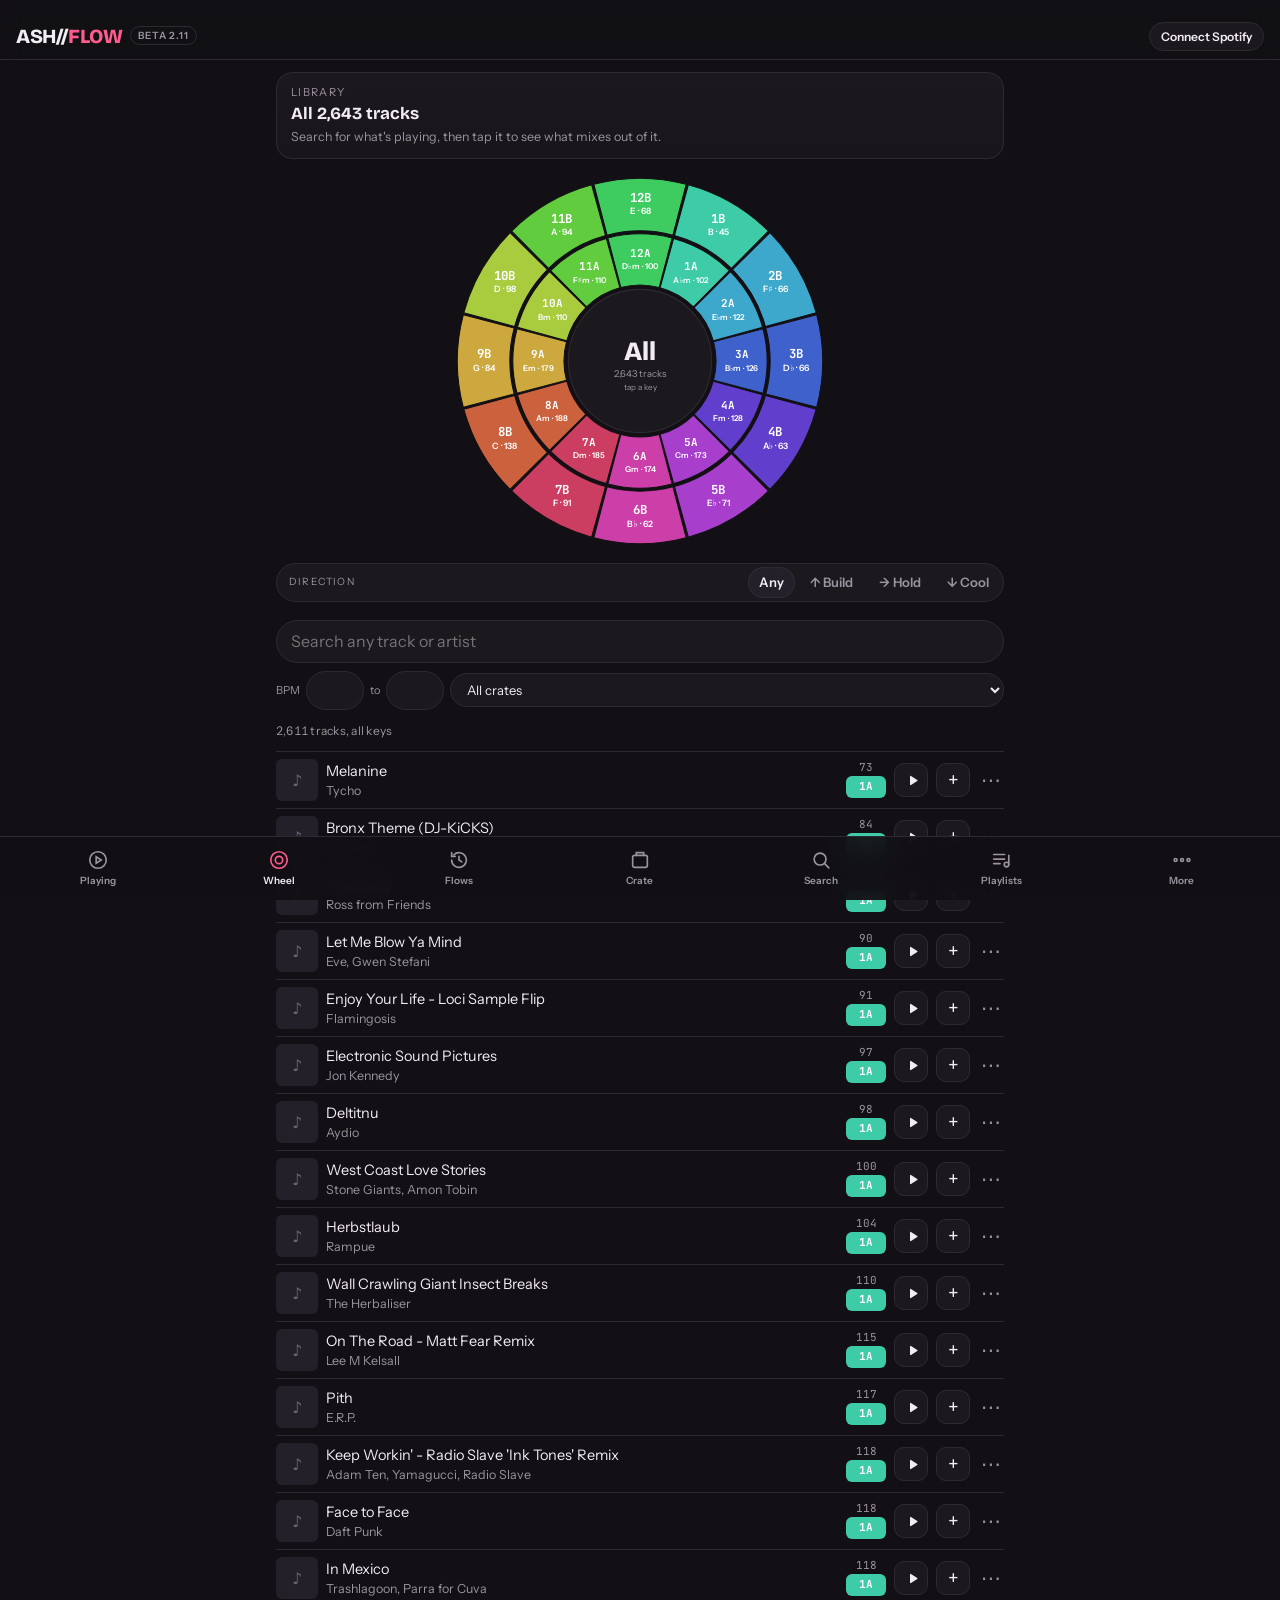
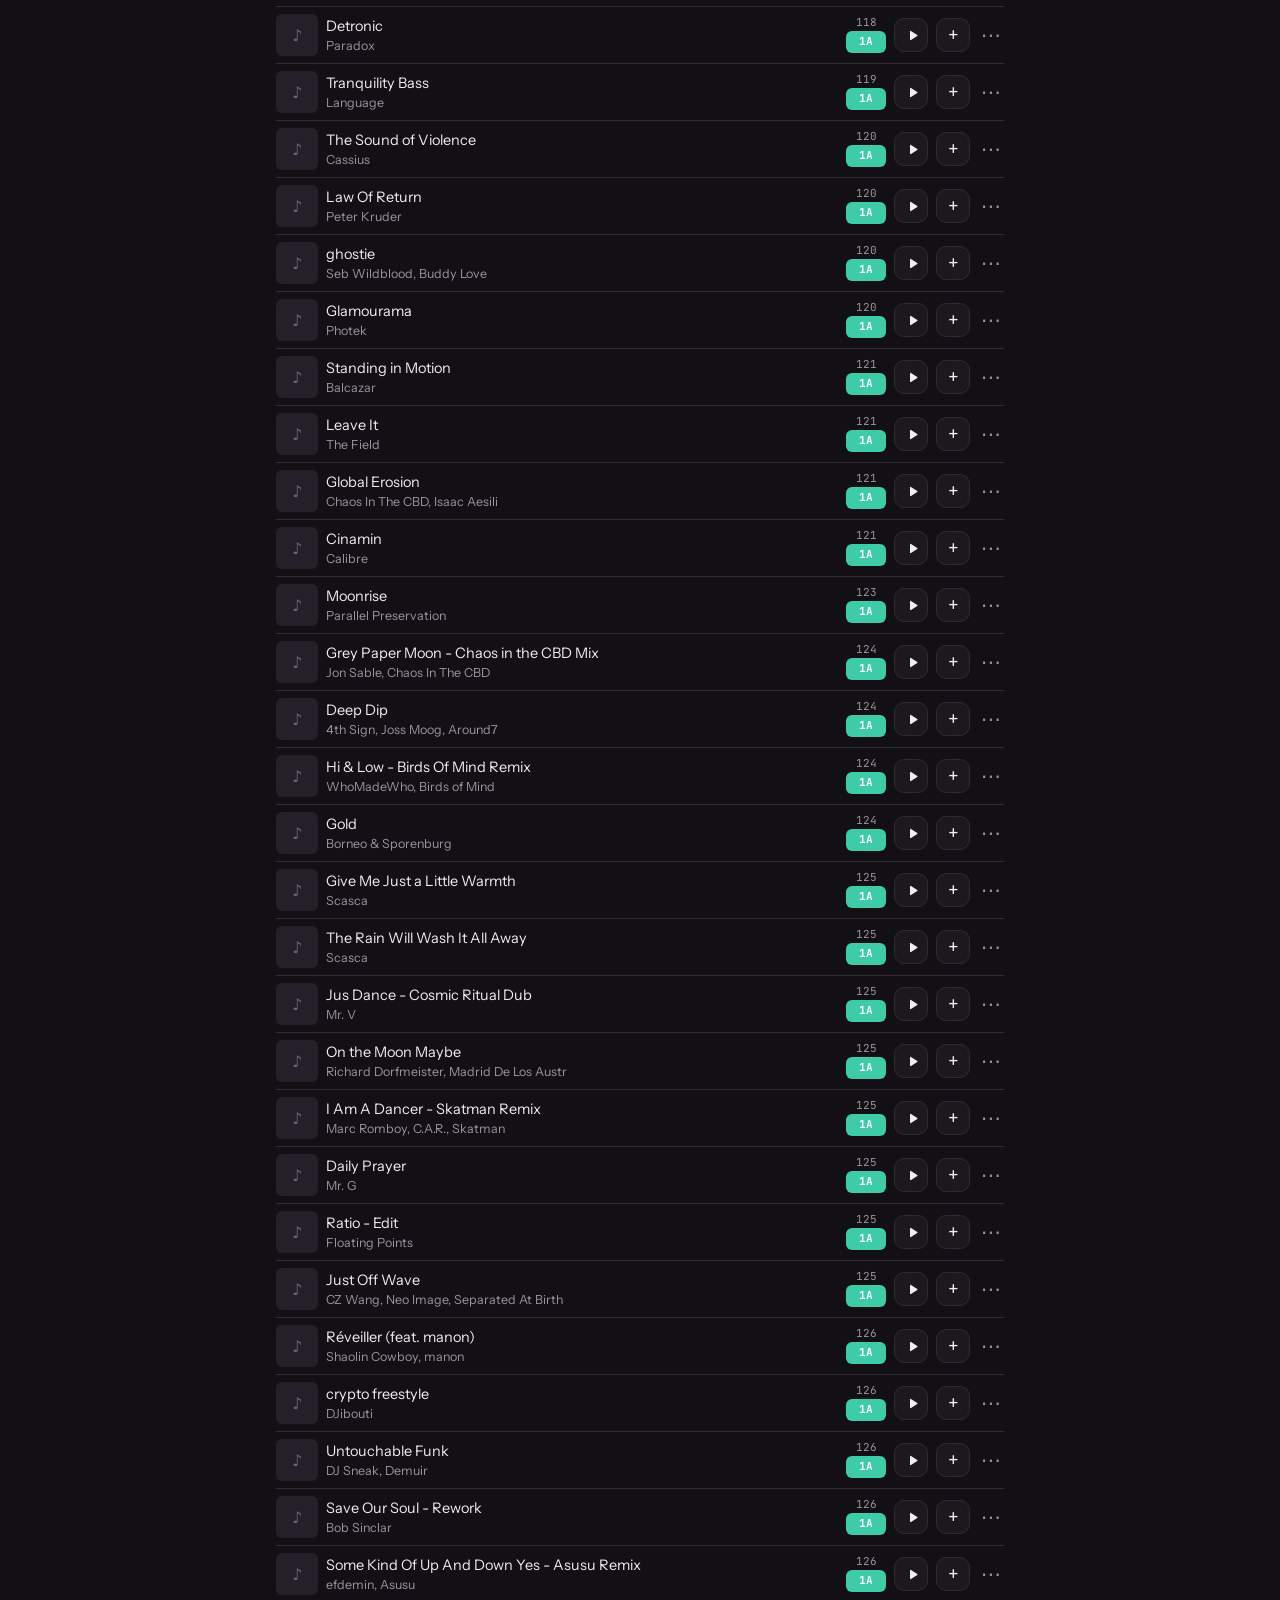
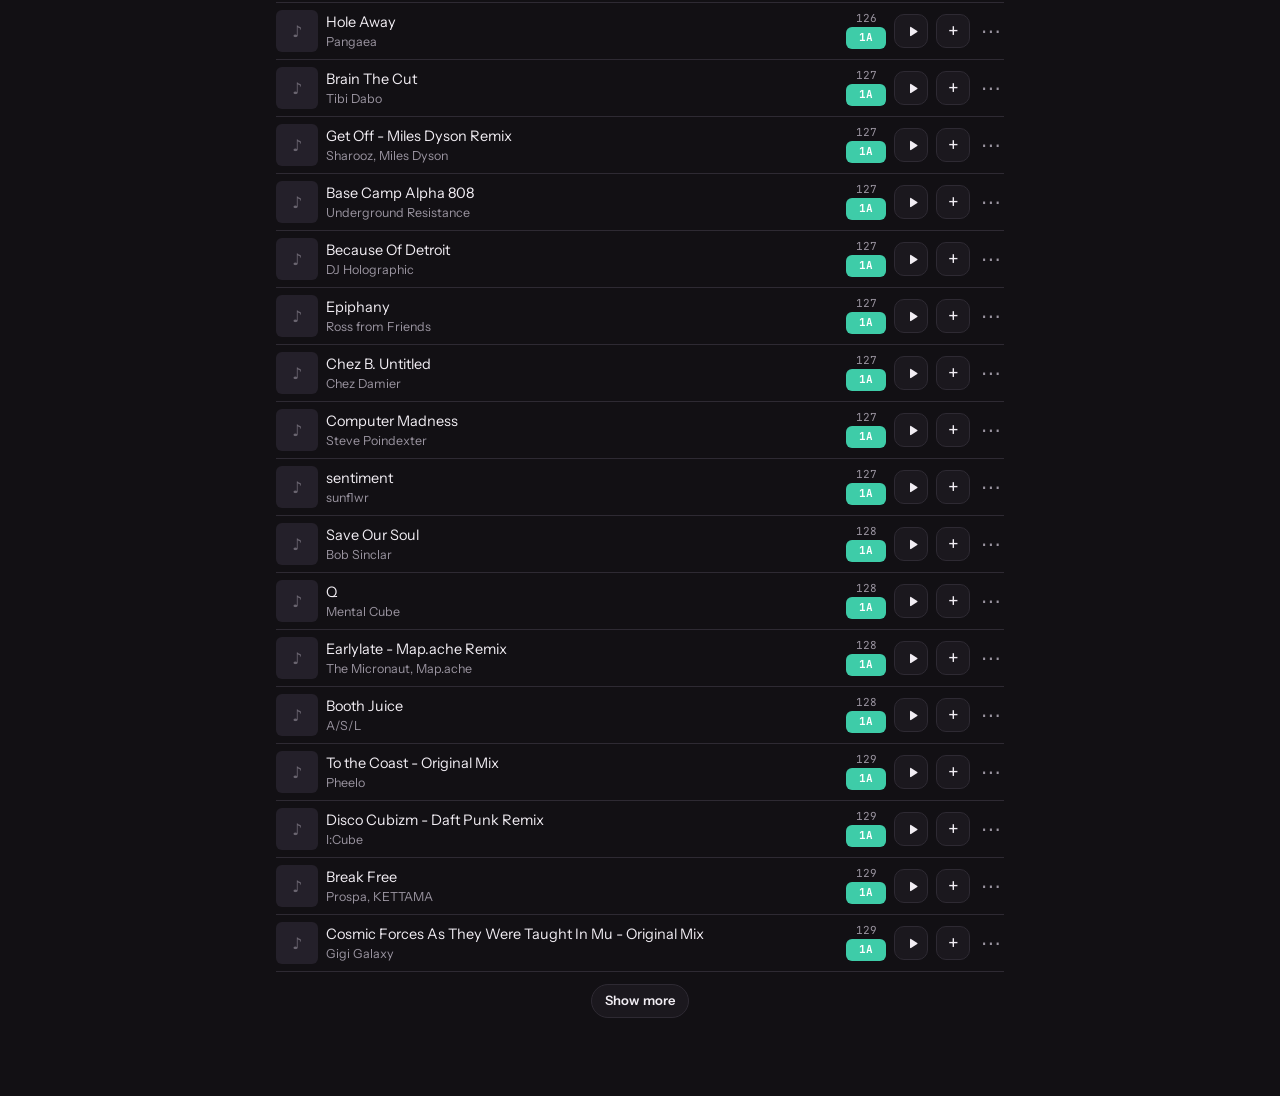
==== beta/index.html @ fe034e59 "Beta 2.11: genres from Discogs (Spotify fallback) grouped into families; Wheel genre filter, genre-f" ====
<!doctype html>
<html lang="en">
<head>
<meta charset="utf-8">
<meta name="viewport" content="width=device-width, initial-scale=1, viewport-fit=cover">
<title>ASH//FLOW β</title>
<meta name="description" content="ASH//FLOW: browse your crates by key, follow the flow, and turn listening sessions into Spotify playlists.">
<meta name="theme-color" content="#121014">
<meta name="apple-mobile-web-app-capable" content="yes">
<meta name="mobile-web-app-capable" content="yes">
<meta name="apple-mobile-web-app-status-bar-style" content="black-translucent">
<meta name="apple-mobile-web-app-title" content="FLOW β">
<link rel="manifest" href="manifest.webmanifest">
<link rel="apple-touch-icon" href="icons/apple-touch-icon.png">
<link rel="icon" type="image/png" href="icons/icon-192.png">
<link rel="preconnect" href="https://fonts.googleapis.com">
<link rel="stylesheet" href="https://fonts.googleapis.com/css2?family=Bricolage+Grotesque:opsz,wght@12..96,700;12..96,800&family=Instrument+Sans:wght@400;500;600&family=JetBrains+Mono:wght@500;700&display=swap">
<link rel="stylesheet" href="app.css">
</head>
<body>
<header class="top">
  <div class="brand">ASH//<span class="fl">FLOW</span><span class="ver" id="appVer"></span></div>
  <button class="pill" id="spotifyBtn" type="button">Connect Spotify</button>
</header>

<main>
  <!-- WHEEL -->
  <section class="view" id="view-wheel">
    <div class="anchor" id="anchor"></div>
    <svg class="wheel" id="wheel" viewBox="0 0 520 520" role="group" aria-label="Camelot key wheel"></svg>
    <div class="dir" id="dir" role="group" aria-label="Set direction"></div>
    <div class="moves" id="moves"></div>
    <div class="filters">
      <input id="q" type="search" placeholder="Search any track or artist" aria-label="Search any track or artist" autocomplete="off">
      <div class="frow">
        <label>BPM <input id="tmin" type="number" inputmode="numeric" aria-label="Lowest BPM"> to <input id="tmax" type="number" inputmode="numeric" aria-label="Highest BPM"></label>
        <select id="crate" aria-label="Crate"><option value="">All crates</option></select>
      </div>
      <div class="gchips" id="gChips" role="group" aria-label="Genre filter" hidden></div>
    </div>
    <div class="count" id="count"></div>
    <div class="list" id="list"></div>
    <button class="btn ghost more" id="more" type="button" hidden>Show more</button>
  </section>

  <!-- PLAYING -->
  <section class="view" id="view-playing" hidden>
    <div id="pvEmpty" class="note">Nothing playing in Spotify right now. Tap ▶ on any track, or start something in Spotify.</div>
    <div id="pv" hidden>
      <div class="pv-art" id="pvArt"></div>
      <div class="pv-meta">
        <div class="pv-t" id="pvTitle"></div>
        <div class="pv-a" id="pvArtist"></div>
        <button class="pvlike like" id="pvLike" type="button" aria-label="Add to Liked Songs"></button>
        <div class="pv-k" id="pvKey"></div>
        <div class="pv-g" id="pvGenre"></div>
        <div id="pvWhere"></div>
      </div>
      <div class="pv-prog">
        <input type="range" id="pvSeek" min="0" max="1000" value="0" step="1" aria-label="Track position">
        <div class="pv-times"><span id="pvPos">0:00</span><span id="pvDev"></span><span id="pvLeft">-0:00</span></div>
      </div>
      <div class="pv-ctrl">
        <button type="button" id="pvPrev" aria-label="Previous track"></button>
        <button type="button" id="pvPP" class="big" aria-label="Play or pause"></button>
        <button type="button" id="pvNext" aria-label="Next track"></button>
      </div>
      <div class="pv-vol" id="pvVolRow">
        <span class="vi" id="pvVolIco"></span>
        <input type="range" id="pvVol" min="0" max="100" step="1" value="50" aria-label="Volume">
        <span class="vp" id="pvVolPct">–</span>
      </div>
      <button class="devbtn" id="pvDevice" type="button"><span class="dico" id="pvDevIco"></span><span><small>Playing on</small><b id="pvDevName">—</b></span><span class="chev" id="pvChev"></span></button>
      <button class="btn" id="pvMix" type="button">Mix out of this</button>
      <div class="qhead"><h2>Suggested next</h2><label class="htog" title="If nothing is queued, the top suggestion queues itself 8 seconds before the track ends"><input type="checkbox" id="autoTog2"> Auto-pick</label><label class="htog" title="Only suggest tracks in the same genre family as what's playing"><input type="checkbox" id="stayGenre"> Stay in genre</label></div>
      <p class="note" id="sugNote">Best matches from what's playing, by key and BPM. Swipe right to queue.</p>
      <div class="list" id="pvSuggest"></div>
      <div class="qhead"><h2>Up next</h2><button class="btn ghost danger" id="qClear" type="button" hidden>Clear queue</button></div>
      <p class="note">Swipe right on any track to queue it. Drag <b>≡</b> to reorder, tap <b>✕</b> to remove. Each label shows how the track mixes from the one before it.</p>
      <div class="list" id="pvQueue"></div>
    </div>
  </section>

  <!-- HISTORY -->
  <section class="view" id="view-history" hidden>
    <h2>Flows</h2>
    <p class="note">Everything you play, grouped into flows. An hour's break starts a new one.</p>
    <div id="histWrap"></div>
  </section>

  <!-- BROWSE (artist / album) -->
  <section class="view" id="view-browse" hidden>
    <button class="btn ghost back" id="browseBack" type="button">‹ Back</button>
    <div id="browseWrap"></div>
  </section>

  <!-- MATCH REVIEW -->
  <section class="view" id="view-match" hidden>
    <button class="btn ghost back" id="matchBack" type="button">‹ Back</button>
    <h2>Check the matches</h2>
    <p class="note" id="matchInfo"></p>
    <div id="matchList" class="mlist"></div>
    <div class="save">
      <button class="btn" id="matchSave" type="button">Save ticked tracks</button>
      <p class="status" id="matchStatus" role="status"></p>
    </div>
  </section>

  <!-- CRATE -->
  <section class="view" id="view-crate" hidden>
    <h2>Crate in progress</h2>
    <p class="note">Tap <b>+</b> on tracks to add them. Drag <b>≡</b> to reorder, then save to Spotify.</p>
    <div class="crate-actions">
      <button class="btn ghost" id="fromPath" type="button">Add my thread</button>
      <button class="btn ghost" id="fromList" type="button">Add current list</button>
      <button class="btn ghost danger" id="clearCrate" type="button">Clear</button>
    </div>
    <div class="count" id="crateCount"></div>
    <div class="list" id="crateList"></div>
    <div class="save">
      <div class="seg2" role="radiogroup" aria-label="Where to save">
        <label><input type="radio" name="dest" value="new" checked> New playlist</label>
        <label><input type="radio" name="dest" value="existing"> Add to existing</label>
      </div>
      <div id="destNew">
        <label for="crateName">Playlist name</label>
        <input id="crateName" type="text" placeholder="ASH//FLOW · Techno · 128–132">
      </div>
      <div id="destExisting" hidden>
        <label for="existingPl">Your playlist</label>
        <select id="existingPl"><option value="">Loading your playlists…</option></select>
        <p class="note">Tracks already in that playlist are skipped, so nothing is doubled up.</p>
      </div>
      <label class="check"><input id="crateOrder" type="checkbox"> Sort by BPM before saving</label>
      <button class="btn" id="saveCrate" type="button">Save to Spotify</button>
      <p class="status" id="saveStatus" role="status"></p>
    </div>
  </section>

  <!-- PLAYLISTS -->
  <!-- SEARCH -->
  <section class="view" id="view-search" hidden>
    <h2>Search Spotify</h2>
    <input id="sq" type="search" placeholder="Any song or artist on Spotify" aria-label="Search Spotify" autocomplete="off" enterkeyhint="search">
    <div id="sOut"></div>
  </section>

  <section class="view" id="view-playlists" hidden>
    <h2>Your Spotify playlists</h2>
    <div id="plWrap"></div>
  </section>

  <!-- INFO -->
  <section class="view guide" id="view-info" hidden>
    <button class="btn ghost back" id="infoBack" type="button">‹ More</button>
    <h2>How ASH//FLOW works</h2>
    <p class="note">ASH//FLOW helps you find tracks that mix well together, play them through Spotify, and turn a night of listening into a playlist.</p>

    <details open><summary>The Camelot wheel explained</summary>
      <p class="gp">The wheel is a map of musical keys arranged so that keys which sound good together sit next to each other. DJ Mark Davis created it as a simpler way to use the musicians' "circle of fifths", and Mixed In Key popularised it. Spotify's Mix view, Rekordbox and most DJ software use the same codes.</p>
      <h3>The numbers: 1 to 12 around the clock</h3>
      <p class="gp">There are 12 notes in music, so there are 12 positions. Each step clockwise moves the key up by a "fifth", the most natural-sounding move in music. Neighbouring numbers share 6 of their 7 notes, which is why they blend smoothly. Numbers wrap around: 12 sits next to 1.</p>
      <h3>The letters: A and B</h3>
      <ul>
        <li><b>A = minor</b>: darker, moodier, more tension. The inner ring.</li>
        <li><b>B = major</b>: brighter, happier, more open. The outer ring.</li>
        <li>The same number in A and B (like 8A, A minor, and 8B, C major) uses exactly the same 7 notes, just centred differently. That's why the mood switch works.</li>
      </ul>
      <h3>The colours</h3>
      <p class="gp">The colour only tells you the <b>number</b>. Each number has its own colour, arranged in rainbow order around the wheel, so neighbouring numbers have neighbouring colours. 8A and 8B share a colour. Colours that sit close together on the wheel usually mix well; colours from opposite sides usually clash.</p>
      <div class="swatches" id="swatches"></div>
      <p class="gp">These are ASH//FLOW's colours. Spotify's Mix view and other apps use their own colour sets, so the same key can be a different colour there. The code (like 7B) is what matters, not the colour.</p>
      <h3>What the wheel shows you</h3>
      <ul>
        <li><b>White outline</b>: the key you've selected, or the key of the track you're mixing out of.</li>
        <li><b>Bright colours</b>: keys that mix well with it, using the moves you have switched on.</li>
        <li><b>Dark grey</b>: keys that don't fit. Mixing into these will usually clash.</li>
        <li>The small number under each key (like <b>Am · 188</b>) is the key's name and how many of your tracks are in it.</li>
        <li>Tap the centre to show every track again.</li>
      </ul>
      <h3>The moves, safest first</h3>
      <div class="movetab">
        <div><b>Same key</b><span>8A → 8A</span><small>All 7 notes shared. Always works.</small></div>
        <div><b>One step</b><span>8A → 7A or 9A</span><small>6 of 7 notes shared. Smooth; +1 lifts slightly, −1 settles.</small></div>
        <div><b>Mood switch</b><span>8A → 8B</span><small>All 7 notes shared, new centre. Minor to major brightens; major to minor darkens.</small></div>
        <div><b>Diagonal</b><span>8A → 9B, 8B → 7A</span><small>6 of 7 notes shared, plus a mood change. Colourful but still works.</small></div>
        <div><b>Energy boost</b><span>8A → 10A</span><small>5 of 7 notes shared. Raises the key a whole step for a noticeable lift. Use sparingly, ideally on a clean break.</small></div>
      </div>
      <h3>Labels you'll see in lists</h3>
      <ul>
        <li>Pink capitals above a track (like <b>ONE STEP</b>) tell you which move gets you there from the track you're mixing out of.</li>
        <li><b>Key clash</b> in amber, in your queue, means that transition breaks the rules. It might still work over a drum break, but listen first.</li>
        <li><b>?</b> means the track has no key in your library yet.</li>
        <li><b class="gmem">★ Played after this</b> in green means you've gone from the track you're mixing out of into that one before, in a flow or a crate you saved. Those float to the top.</li>
                <li><b>✎</b> next to a title means you've left yourself a note on it. Add one from the <b>⋯</b> menu.</li>
      </ul>
      <h3>Direction</h3>
      <p>The <b>Direction</b> switch under the wheel tells the app where you want the night to go. <b>Build</b> favours a few BPM up, energy boosts and minor to major. <b>Hold</b> keeps BPM and key close. <b>Cool</b> favours BPM down and major to minor, and avoids boosts. <b>Any</b> just ranks by closest key and BPM. It only changes the <b>order</b> of the wheel list and the suggestions on the Playing tab, never how many tracks you see. It works from the track you're mixing out of, and each row shows the BPM change from it (like <b>+3</b>). Each flow on the Flows tab has a BPM chart so you can see the shape of the night afterwards.</p>
      <p class="gp">The wheel narrows the options. BPM, energy, vocals and phrasing still decide whether a blend works, so trust your ears over the colours.</p>
    </details>

    <details><summary>Getting started</summary>
      <ul>
        <li>Open the app from its home-screen icon. To install it again: open <b>ashleyfouche.github.io/key-wheel</b> in Safari, tap <b>Share → Add to Home Screen</b>.</li>
        <li>Tap <b>Connect Spotify</b> (top right) and approve. Playback needs Spotify Premium.</li>
        <li>If a bar says <b>Reconnect Spotify</b>, tap it once. That happens when a new feature needs an extra permission.</li>
      </ul>
    </details>

    <details><summary>The wheel and keys</summary>
      <ul>
        <li>Every key has a number from 1 to 12 and a letter. <b>A</b> is minor (darker), <b>B</b> is major (brighter). The outer ring is B, the inner ring is A.</li>
        <li>Tap a key to see the keys that mix well with it and your tracks in them. Tap the centre to go back to all tracks.</li>
        <li><b>Same key</b>: the safest blend. <b>One step</b>: one number up or down, same letter. <b>Mood switch</b>: same number, other letter (lifts or darkens). <b>Energy boost</b>: two numbers up, use sparingly. <b>Diagonal</b>: minor one up to major, or major one down to minor.</li>
        <li>Tap a move button to show only that move. Tap it again to show every move.</li>
        <li>Search always looks through every track, whatever key is selected.</li>
      </ul>
    </details>

    <details><summary>Your thread</summary>
      <ul>
        <li>Tap a track's name to mix out of it. The wheel jumps to its key, the BPM filter sets to 6 either side, and the list shows what fits.</li>
        <li>Keep tapping tracks to build your <b>thread</b>, the chain of tracks you've moved through.</li>
        <li><b>‹ Back one</b> steps back a track. Tap any track in the thread to jump back to it. <b>Clear thread</b> starts again.</li>
        <li><b>Save thread as crate</b> puts the whole thread into your crate in order.</li>
      </ul>
    </details>

    <details><summary>Playing through Spotify</summary>
      <ul>
        <li><b>▶</b> plays a track straight away. <b>+</b> adds it to your crate. <b>⋯</b> opens more options: queue, mix out of it, go to the artist or album, or open it in Spotify.</li>
        <li><b>Swipe right</b> on any track to add it to your queue.</li>
        <li>Your queue lives in ASH//FLOW, so you can reorder it and remove tracks, which Spotify doesn't let other apps do. The app hands Spotify one track at a time, so keep ASH//FLOW open while you play. The next track (marked "Sent to Spotify") can't be removed.</li>
        <li>Music plays on whichever device Spotify is using: your phone, a speaker, AirPods or your laptop. Spotify needs to be open, or recently used, somewhere.</li>
        <li>The bar at the bottom shows what's playing, with its key. <b>Mix out of this</b> makes it your starting track.</li>
        <li><b>Follow</b>: every new track Spotify plays becomes the track you mix out of and joins your thread automatically.</li>
        <li>The <b>Playing</b> tab shows large artwork, a progress bar you can drag, skip buttons, and <b>Up next</b>, your queue, labelled with how each track mixes from the one before. A clash shows as <b>Key clash</b>.</li>
        <li>Tap an artist or album from the <b>⋯</b> menu to see their tracks and releases, with keys from your library where you have them.</li>
      </ul>
    </details>

    <details><summary>Flows</summary>
      <ul>
        <li>Every track that plays for 30 seconds or more is saved, whether you started it here or in Spotify. Quick skips are left out.</li>
        <li>Plays are grouped into <b>flows</b>. A break of more than an hour starts a new one.</li>
        <li>Opening the app also collects your last 50 plays from Spotify, so tracks played while the app was closed still appear.</li>
        <li><b>Use as crate</b> starts a fresh crate from a flow. <b>Add to crate</b> adds a flow after what's already there, skipping repeats, so you can combine nights.</li>
      </ul>
    </details>

    <details><summary>Crates and saving to Spotify</summary>
      <ul>
        <li>Add tracks with <b>+</b>, your thread, a flow, or the current list.</li>
        <li>Drag the <b>≡</b> handle to change the order. Tick <b>Sort by BPM</b> to order by BPM when saving.</li>
        <li><b>New playlist</b> creates a private Spotify playlist. <b>Add to existing</b> adds to one of your playlists and skips tracks already in it.</li>
        <li>Spotify doesn't let apps move playlists into folders, so drag them into a folder in Spotify yourself.</li>
      </ul>
    </details>

    <details><summary>Your playlists</summary>
      <ul>
        <li>The <b>Playlists</b> tab shows playlists you own, with keys from your library. Spotify only shares the tracks of playlists you own, so copy anything else into one of yours first.</li>
        <li>Tracks marked <b>?</b> don't have a key in your library yet.</li>
      </ul>
    </details>

    <details><summary>Adding keys for new tracks</summary>
      <ol>
        <li>Put the new tracks in one of your own Spotify playlists, open it on your phone and tap <b>Mix</b> so keys and BPMs show.</li>
        <li>Screenshot the list as you scroll and send the screenshots to Claude.</li>
        <li>Claude replies with lines like <code>7B | 130 | Positive | Jamback | 2:49</code>. Copy them.</li>
        <li>Open that playlist in the <b>Playlists</b> tab, tap <b>Add keys</b>, paste and tap <b>Match</b>. ASH//FLOW pairs each line with the exact track in the playlist. Anything it can't find there, it searches Spotify for, using the length to pick the right version.</li>
        <li>Check the list: <b>✓</b> is a confident match, <b>⚠</b> needs a look (unticked until you tick it), <b>✕</b> wasn't found. Tap <b>Save ticked tracks</b>.</li>
        <li>For tracks that aren't in a playlist, paste into <b>More → Add tracks</b> instead.</li>
      </ol>
    </details>

    <details><summary>Good to know</summary>
      <ul>
        <li>Your crate, flows and added tracks are stored on this phone. Use <b>More → Back up my data</b> now and then, especially before changing phones.</li>
        <li>Spotify asks you to log in again about every six months.</li>
        <li>The wheel and your library work offline. Playing and saving need a connection.</li>
        <li>Keys come from Spotify's Mix view, so a few may be off by a step. The rules narrow the options; your ears decide the blend.</li>
      </ul>
    </details>
  </section>

  <!-- SETTINGS -->
  <section class="view" id="view-more" hidden>
    <button class="infolink" id="openInfo" type="button"><span><b>How ASH//FLOW works</b><small>Every feature explained</small></span><span aria-hidden="true">›</span></button>
    <h2>Library</h2>
    <p class="note" id="libInfo"></p>
    <div class="crate-actions">
      <button class="btn ghost" id="backup" type="button">Back up my data</button>
      <label class="btn ghost filebtn">Restore backup<input id="restore" type="file" accept="application/json,.json" hidden></label>
    </div>
    <h2>Add tracks</h2>
    <p class="note">Best route: open the playlist in the <b>Playlists</b> tab and use <b>Add keys</b> there. Use this box for tracks that aren't in one of your playlists; ASH//FLOW searches Spotify to find them. One track per line: <code>key | BPM | title | artist | length</code>.</p>
    <div class="crate-actions"><label class="btn ghost" for="moreShots">From screenshots or recording</label><input id="moreShots" type="file" accept="image/*,video/*" multiple hidden></div>
    <textarea id="paste" rows="6" placeholder="7B | 130 | Positive | Jamback | 2:49"></textarea>
    <button class="btn" id="addPaste" type="button">Find tracks</button>
    <p class="status" id="pasteStatus" role="status"></p>
    <h2>Genres</h2>
    <p class="note">Genres come from Discogs (fine styles per release), with Spotify's artist genres as a fallback. Paste your Discogs token (it stays on this phone) and tap <b>Fetch genres</b>. It works through your library about one track a second while the app is open, and picks up where it left off next time.</p>
    <input id="dgToken" type="password" placeholder="Discogs token" autocomplete="off" aria-label="Discogs token">
    <div class="crate-actions"><button class="btn" id="gRun" type="button">Fetch genres</button></div>
    <p class="note" id="gStatus" role="status"></p>
    <div id="gFams" class="gfams"></div>
    <h2>Spotify</h2>
    <p class="note" id="spInfo"></p>
    <p class="note">This is the <b>beta</b>. New features land here first. It keeps its own crate, notes, flows and Live set, separate from your stable ASH//FLOW.</p>
    <div class="crate-actions"><button class="btn ghost" id="fromStable" type="button">Copy my data from stable</button></div>
    <input id="liveTog" type="checkbox" hidden>
    <div class="crate-actions"><button class="btn" id="connCheck" type="button">Connection check</button><button class="btn ghost" id="logout" type="button">Disconnect Spotify</button></div>
    <div id="connOut" hidden></div>
    <h2>About the keys</h2>
    <p class="note">Keys and BPMs come from Spotify's Mix view. A is minor, B is major. Same key, one step, mood switch (same number, other letter), energy boost (+2) and diagonal moves all mix cleanly. The rules narrow the field; your ears decide the blend.</p>
  </section>
</main>

<div class="np" id="np" hidden>
  <div class="np-heads" id="npHeads" hidden></div>
  <div class="np-main">
    <span class="np-art" id="npArt"></span>
    <div class="np-text"><div class="np-t" id="npTitle"></div><div class="np-a" id="npSub"></div></div>
    <button class="np-vol" id="npVolBtn" type="button" aria-label="Volume"></button>
    <button class="np-pp" id="npPP" type="button" aria-label="Play or pause"></button>
  </div>
  <div class="np-volrow" id="npVolRow" hidden>
    <button class="vstep" id="npVolDown" type="button" aria-label="Volume down">−</button>
    <input type="range" id="npVol" min="0" max="100" step="1" value="50" aria-label="Volume">
    <button class="vstep" id="npVolUp" type="button" aria-label="Volume up">+</button>
    <span class="vp" id="npVolPct">–</span>
  </div>
  <div class="np-acts">
    <button class="chip like" id="npLike" type="button" aria-label="Add to Liked Songs"></button>
    <button class="chip" id="npMix" type="button">Mix out of this</button>
    <button class="chip" id="npQueue" type="button">Queue · 0</button>
    <button class="chip" id="npFollow" type="button" aria-pressed="false">Follow</button>
  </div>
</div>
<nav class="tabs" aria-label="Sections">
  <button data-view="playing" type="button"><svg viewBox="0 0 24 24" aria-hidden="true"><circle cx="12" cy="12" r="9"/><path d="M10 8.5v7l5.5-3.5z"/></svg>Playing</button>
  <button data-view="wheel" class="on" type="button"><svg viewBox="0 0 24 24" aria-hidden="true"><circle cx="12" cy="12" r="9"/><circle cx="12" cy="12" r="4"/></svg>Wheel</button>
  <button data-view="history" type="button"><svg viewBox="0 0 24 24" aria-hidden="true"><path d="M4 12a8 8 0 1 0 2.4-5.7"/><path d="M4 4v4h4"/><path d="M12 8v4l3 2"/></svg>Flows</button>
  <button data-view="crate" type="button"><svg viewBox="0 0 24 24" aria-hidden="true"><rect x="4" y="7" width="16" height="13" rx="2"/><path d="M8 7V4h8v3"/></svg>Crate <span class="badge" id="crateBadge" hidden></span></button>
  <button data-view="search" type="button"><svg viewBox="0 0 24 24" aria-hidden="true"><circle cx="11" cy="11" r="6.5"/><path d="M16 16l4.5 4.5"/></svg>Search</button>
  <button data-view="playlists" type="button"><svg viewBox="0 0 24 24" aria-hidden="true"><path d="M4 6h12M4 11h12M4 16h7"/><circle cx="18" cy="17" r="2.5"/><path d="M20.5 17V7"/></svg>Playlists</button>
  <button data-view="more" type="button"><svg viewBox="0 0 24 24" aria-hidden="true"><circle cx="5" cy="12" r="1.6"/><circle cx="12" cy="12" r="1.6"/><circle cx="19" cy="12" r="1.6"/></svg>More</button>
</nav>
<div class="toast" id="toast" role="status" hidden></div>
<div class="sheet-bg" id="sheetBg" hidden></div>
<div class="sheet" id="sheet" role="dialog" aria-modal="true" aria-label="Track options" hidden></div>

<script src="icons.js"></script>
<script src="config.js"></script>
<script src="spotify.js"></script>
<script src="ocr.js"></script>
<script src="genres.js"></script>
<script src="app.js"></script>
</body>
</html>
---- beta/app.css ----
/* One-hand phone tool: sticky header, wheel on top, list below, bottom tab bar. Dark by design (booth light). */
:root{
  --bg:#121014; --surface:#1b181e; --raise:#24202a; --ink:#f1edf3; --muted:#9a94a0; --line:#2e2a33;
  --accent:#ff5c8d; --good:#5fd39a; --warn:#f2b45a;
  --dim-seg:#29252d; --dim-text:#5f5966;
  --display:"Bricolage Grotesque","Arial Narrow",system-ui,sans-serif;
  --body:"Instrument Sans",system-ui,-apple-system,"Segoe UI",sans-serif;
  --mono:"JetBrains Mono",ui-monospace,Menlo,monospace;
  --tabs-h:62px;
  color-scheme:dark;
}
*{box-sizing:border-box;-webkit-tap-highlight-color:transparent}
html,body{margin:0;background:var(--bg);color:var(--ink);font-family:var(--body);font-size:15px;line-height:1.45}
body{padding-bottom:calc(var(--tabs-h) + env(safe-area-inset-bottom,0px) + 16px)}
button,input,select,textarea{font:inherit;color:inherit}
[hidden]{display:none!important}

.top{position:sticky;top:0;z-index:20;display:flex;align-items:center;justify-content:space-between;gap:12px;
  padding:calc(env(safe-area-inset-top,0px) + 10px) max(16px,env(safe-area-inset-right,0px)) 10px max(16px,env(safe-area-inset-left,0px));
  background:color-mix(in srgb,var(--bg) 88%,transparent);backdrop-filter:blur(12px);-webkit-backdrop-filter:blur(12px);border-bottom:1px solid var(--line)}
.brand{font-family:var(--display);font-weight:800;font-size:22px;letter-spacing:-.02em}
.brand span{color:var(--accent);font-size:13px;letter-spacing:.06em;margin-left:4px}
.pill{border:1px solid var(--line);background:var(--surface);border-radius:999px;padding:6px 12px;font-size:13px;font-weight:600;cursor:pointer}
.pill.on{border-color:var(--good);color:var(--good)}

main{max-width:760px;margin:0 auto;padding:14px max(16px,env(safe-area-inset-right,0px)) 0 max(16px,env(safe-area-inset-left,0px))}
.view{display:grid;grid-template-columns:minmax(0,1fr);gap:14px}
.view>*{min-width:0}
h2{font-family:var(--display);font-weight:700;font-size:20px;margin:8px 0 0;letter-spacing:-.01em}
.note{color:var(--muted);font-size:13px;margin:0;max-width:65ch}
.note code{font-family:var(--mono);font-size:12px;color:var(--ink)}

svg.wheel{width:100%;max-width:380px;height:auto;margin:0 auto;display:block;user-select:none;-webkit-user-select:none;touch-action:manipulation}
.seg{cursor:pointer;transition:fill .15s}
.seg:focus{outline:none}
.lbl{pointer-events:none;font-family:var(--mono);font-weight:700}
.kname{pointer-events:none;font-family:var(--body);font-weight:600}
.hub{fill:var(--surface);stroke:var(--line);stroke-width:1.5;cursor:pointer}
.center-key{font-family:var(--display);font-weight:800;fill:var(--ink);pointer-events:none}
.center-sub{font-family:var(--body);fill:var(--muted);pointer-events:none}

.moves{display:flex;gap:8px;overflow-x:auto;padding-bottom:2px;scrollbar-width:none}
.moves::-webkit-scrollbar{display:none}
.move{flex:none;display:flex;align-items:center;gap:8px;border:1px solid var(--line);background:var(--surface);border-radius:999px;padding:6px 12px 6px 6px;font-size:13px;font-weight:600;cursor:pointer;white-space:nowrap}
.move[aria-pressed="false"]{opacity:.4}
.k{font-family:var(--mono);font-weight:700;font-size:11px;color:#fff;border-radius:999px;padding:2px 7px}

.anchor{display:grid;gap:4px;padding:12px 14px;border-radius:14px;background:var(--surface);border:1px solid var(--line)}
.eyebrow{font-size:11px;letter-spacing:.12em;text-transform:uppercase;color:var(--muted)}
.anchor .t{font-family:var(--display);font-weight:700;font-size:19px;line-height:1.15}
.anchor .m{color:var(--muted);font-size:13px}
.acts{display:flex;flex-wrap:wrap;gap:8px;margin-top:4px}
.trail{display:grid;gap:6px;margin-top:8px;padding-top:10px;border-top:1px solid var(--line)}
.trail ol{list-style:none;margin:0;padding:0;display:flex;flex-wrap:wrap;gap:6px}
.trail li{display:flex;align-items:center;gap:6px;min-width:0}
.trail li+li::before{content:"→";color:var(--muted)}
.step{font-size:12px;display:flex;align-items:center;gap:6px;max-width:200px;background:transparent;border:1px solid var(--line);border-radius:999px;padding:3px 10px 3px 3px;cursor:pointer;white-space:nowrap;overflow:hidden;text-overflow:ellipsis}
.step.on{border-color:var(--accent)}

.filters{display:grid;gap:8px}
.frow{display:flex;flex-wrap:wrap;gap:8px;align-items:center}
.frow label{font-size:12px;color:var(--muted);display:flex;align-items:center;gap:6px}
input,select,textarea{background:var(--surface);border:1px solid var(--line);border-radius:10px;padding:9px 10px;font-size:16px;min-width:0}
input[type=number]{width:70px;font-family:var(--mono)}
select{flex:1 1 160px;max-width:100%}
textarea{width:100%;font-family:var(--mono);font-size:13px}
.count{font-size:13px;color:var(--muted);font-variant-numeric:tabular-nums}

.list{display:grid;border-top:1px solid var(--line)}
.row{display:grid;grid-template-columns:40px 32px minmax(0,1fr) 34px 34px 26px;gap:6px;align-items:center;padding:8px 0;border-bottom:1px solid var(--line)}
.row .key{font-family:var(--mono);font-weight:700;font-size:12px;text-align:center;padding:4px 0;border-radius:7px;color:#fff}
.row .key.none{background:var(--raise);color:var(--muted)}
.row .bpm{font-family:var(--mono);font-size:13px;font-variant-numeric:tabular-nums}
.row .tt{min-width:0;cursor:pointer}
.row .tt div{white-space:nowrap;overflow:hidden;text-overflow:ellipsis}
.row .tt .a{color:var(--muted);font-size:13px}
.row .tt .rel{font-size:10px;letter-spacing:.06em;text-transform:uppercase;color:var(--accent)}
.add,.play{width:34px;height:34px;border-radius:12px;border:1px solid var(--line);background:var(--surface);font-size:20px;line-height:1;cursor:pointer}
.add.in{background:var(--accent);border-color:var(--accent);color:#fff}

.btn{font-size:14px;font-weight:600;background:var(--ink);color:var(--bg);border:0;border-radius:10px;padding:10px 14px;cursor:pointer}
.btn.ghost{background:transparent;color:var(--ink);border:1px solid var(--line)}
.btn.danger{color:#ff8a8a}
.btn:disabled{opacity:.45}
.filebtn{display:inline-flex;align-items:center}
.more{justify-self:center}
.crate-actions{display:flex;flex-wrap:wrap;gap:8px}
.save{display:grid;gap:8px;padding:14px;border-radius:14px;background:var(--surface);border:1px solid var(--line)}
.save label{font-size:12px;color:var(--muted)}
.check{display:flex;align-items:center;gap:8px}
.check input{width:18px;height:18px}
.status{font-size:13px;margin:0;color:var(--muted)}
.status.ok{color:var(--good)} .status.err{color:#ff8a8a}

.pl{display:grid;grid-template-columns:48px minmax(0,1fr) auto;gap:12px;align-items:center;padding:10px 0;border-bottom:1px solid var(--line);cursor:pointer}
.pl img,.pl .ph{width:48px;height:48px;border-radius:8px;object-fit:cover;background:var(--raise)}
.pl .n{white-space:nowrap;overflow:hidden;text-overflow:ellipsis;font-weight:600}
.pl .c{color:var(--muted);font-size:12px}
.back{justify-self:start}

.tabs{position:fixed;left:0;right:0;bottom:0;z-index:30;display:grid;grid-template-columns:repeat(7,1fr);
  padding:6px max(8px,env(safe-area-inset-right,0px)) calc(6px + env(safe-area-inset-bottom,0px)) max(8px,env(safe-area-inset-left,0px));
  background:color-mix(in srgb,var(--bg) 92%,transparent);backdrop-filter:blur(14px);-webkit-backdrop-filter:blur(14px);border-top:1px solid var(--line)}
.tabs button{background:none;border:0;display:grid;justify-items:center;gap:3px;font-size:11px;font-weight:600;color:var(--muted);padding:6px 0;cursor:pointer;position:relative}
.tabs button.on{color:var(--ink)}
.tabs svg{width:24px;height:24px;fill:none;stroke:currentColor;stroke-width:1.8;stroke-linecap:round}
.tabs button.on svg{stroke:var(--accent)}
.badge{position:absolute;top:2px;left:calc(50% + 8px);background:var(--accent);color:#fff;border-radius:999px;font-size:10px;padding:1px 6px;font-family:var(--mono)}

.toast{position:fixed;left:50%;transform:translateX(-50%);bottom:calc(var(--tabs-h) + env(safe-area-inset-bottom,0px) + 14px);z-index:40;
  background:var(--ink);color:var(--bg);padding:10px 16px;border-radius:999px;font-size:13px;font-weight:600;max-width:calc(100% - 32px);text-align:center}
:focus-visible{outline:2px solid var(--accent);outline-offset:2px}
@media (prefers-reduced-motion:reduce){*{transition:none!important}}

/* crate reordering + save destination */
.row.crow{grid-template-columns:22px 40px 32px minmax(0,1fr) 34px 34px 26px}
.drag{width:28px;height:40px;display:grid;place-items:center;color:var(--muted);font-size:20px;cursor:grab;touch-action:none;user-select:none;-webkit-user-select:none}
.row.dragging{background:var(--raise);border-radius:10px;box-shadow:0 8px 24px rgba(0,0,0,.45);position:relative;z-index:2}
.seg2{display:grid;grid-template-columns:1fr 1fr;gap:4px;background:var(--bg);border:1px solid var(--line);border-radius:10px;padding:3px}
.seg2 label{display:flex;align-items:center;justify-content:center;gap:6px;padding:8px;border-radius:8px;font-size:13px;font-weight:600;color:var(--muted);cursor:pointer}
.seg2 input{position:absolute;opacity:0;pointer-events:none}
.seg2 label:has(input:checked){background:var(--raise);color:var(--ink)}
#destNew,#destExisting{display:grid;gap:6px}
#destExisting[hidden],#destNew[hidden]{display:none}

/* playback */
.play{border-radius:12px;border:1px solid var(--line);background:var(--surface);font-size:14px;line-height:1;cursor:pointer;color:var(--ink)}
.play.queue{font-size:18px}
.row.now{background:color-mix(in srgb,var(--good) 12%,transparent);border-radius:10px}
.row.now .tt div:not(.a):not(.rel)::before{content:"▶ ";color:var(--good);font-size:11px}
body.has-np{padding-bottom:calc(var(--tabs-h) + env(safe-area-inset-bottom,0px) + 128px)}
.np{position:fixed;left:0;right:0;bottom:calc(var(--tabs-h) + env(safe-area-inset-bottom,0px));z-index:29;display:grid;gap:8px;
  padding:10px max(12px,env(safe-area-inset-right,0px)) 10px max(12px,env(safe-area-inset-left,0px));
  background:var(--raise);border-top:1px solid var(--line);box-shadow:0 -8px 24px rgba(0,0,0,.35)}
.np-main{display:grid;grid-template-columns:42px minmax(0,1fr) 44px;gap:10px;align-items:center;max-width:760px;width:100%;margin:0 auto}
.np-art{width:42px;height:42px;border-radius:8px;background:var(--surface) center/cover no-repeat}
.np-t{font-weight:600;white-space:nowrap;overflow:hidden;text-overflow:ellipsis}
.np-a{font-size:12px;color:var(--muted);white-space:nowrap;overflow:hidden;text-overflow:ellipsis;display:flex;gap:6px;align-items:center}
.np-pp{width:44px;height:44px;border-radius:999px;border:0;background:var(--ink);color:var(--bg);font-size:16px;cursor:pointer}
.np-acts{display:flex;gap:6px;overflow-x:auto;max-width:760px;width:100%;margin:0 auto;scrollbar-width:none}
.np-acts::-webkit-scrollbar{display:none}
.chip{flex:none;border:1px solid var(--line);background:var(--surface);border-radius:999px;padding:6px 10px;font-size:12px;font-weight:600;cursor:pointer;white-space:nowrap}
.chip[aria-pressed="true"]{border-color:var(--good);color:var(--good)}
.chip-seg{flex:none;display:flex;border:1px solid var(--line);border-radius:999px;overflow:hidden}
.chip-seg button{border:0;background:var(--surface);padding:6px 10px;font-size:12px;font-weight:600;color:var(--muted);cursor:pointer;white-space:nowrap}
.chip-seg button.on{background:var(--ink);color:var(--bg)}
.np .k{font-size:10px;padding:1px 6px}
.np{grid-template-columns:minmax(0,1fr)}
.np>*{min-width:0}
body.has-np .toast{bottom:calc(var(--tabs-h) + env(safe-area-inset-bottom,0px) + 128px)}
.filters{grid-template-columns:minmax(0,1fr)}
.filters>*,.frow>*{min-width:0}
#q{width:100%}
.frow select{flex:1 1 140px}

/* Playing tab */
#pv{display:grid;gap:14px;grid-template-columns:minmax(0,1fr)}
#pv>*{min-width:0}
.pv-art{width:100%;max-width:360px;aspect-ratio:1;margin:0 auto;border-radius:16px;background:var(--surface) center/cover no-repeat;box-shadow:0 18px 50px rgba(0,0,0,.5)}
.pv-meta{display:grid;gap:4px;text-align:center}
.pv-t{font-family:var(--display);font-weight:800;font-size:24px;line-height:1.15;text-wrap:balance}
.pv-a{color:var(--muted)}
.pv-k{display:flex;justify-content:center;align-items:center;gap:8px;font-size:13px;color:var(--muted)}
.pv-k .k{font-size:13px;padding:3px 10px}
.pv-prog{display:grid;gap:4px}
#pvSeek{width:100%;-webkit-appearance:none;appearance:none;height:28px;background:transparent;padding:0;border:0}
#pvSeek::-webkit-slider-runnable-track{height:6px;border-radius:999px;background:linear-gradient(to right,var(--accent) var(--pct,0%),var(--line) var(--pct,0%))}
#pvSeek::-webkit-slider-thumb{-webkit-appearance:none;width:22px;height:22px;border-radius:50%;background:#fff;margin-top:-8px;box-shadow:0 2px 8px rgba(0,0,0,.5)}
#pvSeek::-moz-range-track{height:6px;border-radius:999px;background:var(--line)}
#pvSeek::-moz-range-progress{height:6px;border-radius:999px;background:var(--accent)}
#pvSeek::-moz-range-thumb{width:22px;height:22px;border-radius:50%;background:#fff;border:0}
.pv-times{display:flex;justify-content:space-between;gap:8px;font-family:var(--mono);font-size:12px;color:var(--muted);font-variant-numeric:tabular-nums}
.pv-times #pvDev{font-family:var(--body);overflow:hidden;text-overflow:ellipsis;white-space:nowrap}
.pv-ctrl{display:flex;justify-content:center;align-items:center;gap:28px}
.pv-ctrl button{background:none;border:0;font-size:26px;color:var(--ink);cursor:pointer;width:52px;height:52px}
.pv-ctrl .big{width:72px;height:72px;border-radius:50%;background:var(--ink);color:var(--bg);font-size:24px}
#pvMix{justify-self:center}
body.on-playing:not(.has-heads) .np{display:none}
body.on-playing .np>:not(#npHeads){display:none}
body.on-playing .np .np-heads{border-bottom:0;padding-bottom:0}
body.on-playing.has-np{padding-bottom:calc(var(--tabs-h) + env(safe-area-inset-bottom,0px) + 16px)}

/* History */
.tabs button{font-size:10px}
.sess{border:1px solid var(--line);border-radius:14px;background:var(--surface);padding:12px 14px;display:grid;gap:8px}
.sess-h{display:grid;gap:2px;cursor:pointer}
.sess-h b{font-family:var(--display);font-size:17px}
.sess-h span{font-size:12px;color:var(--muted);white-space:nowrap}
.sess-keys{display:flex;gap:3px;flex-wrap:wrap}
.sess-keys .k{font-size:10px;padding:1px 5px}
#histWrap{display:grid;gap:12px}
.row .when{font-size:10px;color:var(--muted);font-family:var(--mono)}
.brand .fl{font-size:inherit;letter-spacing:inherit;margin:0;color:var(--accent)}

/* Info guide */
.infolink{display:flex;justify-content:space-between;align-items:center;gap:12px;width:100%;text-align:left;background:var(--surface);border:1px solid var(--line);border-radius:14px;padding:14px 16px;cursor:pointer;font-size:22px;color:var(--muted)}
.infolink span:first-child{display:grid;gap:2px}
.infolink b{font-size:16px;color:var(--ink)}
.infolink small{font-size:12px}
.guide details{border:1px solid var(--line);border-radius:12px;background:var(--surface);padding:0 14px}
.guide summary{cursor:pointer;padding:13px 0;font-weight:600;list-style:none;display:flex;justify-content:space-between}
.guide summary::-webkit-details-marker{display:none}
.guide summary::after{content:"+";color:var(--muted);font-size:18px;line-height:1}
.guide details[open] summary::after{content:"–"}
.guide ul,.guide ol{margin:0 0 14px;padding-left:20px;display:grid;gap:8px;color:var(--muted);font-size:14px;line-height:1.5}
.guide b{color:var(--ink);font-weight:600}

/* track menu button */
.more-btn{width:26px;height:34px;border:0;background:none;color:var(--muted);font-size:20px;line-height:1;cursor:pointer;padding:0}
/* swipe to queue */
.row{touch-action:pan-y;position:relative;transition:transform .18s ease}
.row.swiping{transition:none}
.row::before{content:"QUEUE ›";position:absolute;top:0;bottom:0;left:-150px;width:142px;border-radius:10px;background:var(--good);color:#0b2b1a;font-weight:700;font-size:12px;letter-spacing:.06em;display:none;align-items:center;justify-content:flex-end;padding-right:12px}
.row.swiping::before,.row.swiped::before{display:flex}
/* queue rows */
.row.qrow{grid-template-columns:22px 40px 32px minmax(0,1fr) 34px 26px}
.row.qrow .del{width:34px;height:34px;border-radius:12px;border:1px solid var(--line);background:var(--surface);color:#ff8a8a;font-size:15px;cursor:pointer}
.row.qrow.locked .drag{visibility:hidden}
.qhead{display:flex;justify-content:space-between;align-items:center;gap:10px}
.qhead h2{margin:0}
.lock{font-size:10px;letter-spacing:.06em;text-transform:uppercase;color:var(--good)}
/* sheet */
.sheet-bg{position:fixed;inset:0;z-index:50;background:rgba(0,0,0,.55)}
.sheet{position:fixed;left:0;right:0;bottom:0;z-index:51;background:var(--raise);border-radius:18px 18px 0 0;
  padding:10px max(16px,env(safe-area-inset-right,0px)) calc(14px + env(safe-area-inset-bottom,0px)) max(16px,env(safe-area-inset-left,0px));
  max-height:80vh;overflow:auto;display:grid;gap:4px}
.sheet .grab{width:40px;height:4px;border-radius:2px;background:var(--line);justify-self:center;margin-bottom:6px}
.sheet .sh-t{font-weight:700;font-size:16px}
.sheet .sh-a{color:var(--muted);font-size:13px;margin-bottom:6px}
.sheet button.item{display:flex;align-items:center;gap:12px;width:100%;text-align:left;background:none;border:0;border-top:1px solid var(--line);padding:14px 2px;font-size:15px;cursor:pointer;color:var(--ink)}
.sheet button.item span{width:22px;text-align:center;color:var(--muted)}
.sheet button.item:disabled{opacity:.4}
/* browse */
.bhead{display:grid;grid-template-columns:96px minmax(0,1fr);gap:14px;align-items:center}
.bhead .bimg{width:96px;height:96px;border-radius:12px;background:var(--surface) center/cover no-repeat}
.bhead.artist .bimg{border-radius:50%}
.bhead .bt{font-family:var(--display);font-weight:800;font-size:22px;line-height:1.1}
.bhead .bs{color:var(--muted);font-size:13px}
.albums{display:grid;grid-template-columns:repeat(auto-fill,minmax(120px,1fr));gap:12px}
.alb{display:grid;gap:4px;cursor:pointer;background:none;border:0;padding:0;text-align:left;color:var(--ink)}
.alb .ai{width:100%;aspect-ratio:1;border-radius:10px;background:var(--surface) center/cover no-repeat}
.alb .an{font-size:13px;font-weight:600;overflow:hidden;text-overflow:ellipsis;white-space:nowrap}
.alb .ay{font-size:11px;color:var(--muted)}
.ext{color:var(--muted);font-size:13px}
a.btn{text-decoration:none;display:inline-flex;align-items:center}

.pv-t,.pv-a{cursor:pointer}
.pv-t:active,.pv-a:active{opacity:.6}
.pv-a{text-decoration:underline;text-decoration-color:var(--line);text-underline-offset:3px}
#npTitle{cursor:pointer}

/* match review */
.mlist{display:grid;gap:8px}
.mrow{display:grid;grid-template-columns:28px minmax(0,1fr);gap:10px;align-items:start;padding:10px 12px;border:1px solid var(--line);border-radius:12px;background:var(--surface)}
.mrow input{width:20px;height:20px;margin-top:2px}
.mrow .ml{font-family:var(--mono);font-size:12px;color:var(--muted);overflow-wrap:anywhere}
.mrow .mm{font-size:14px}
.mrow .mm b{font-weight:600}
.mrow .ms{font-size:11px;letter-spacing:.06em;text-transform:uppercase}
.mrow.ok .ms{color:var(--good)} .mrow.warn .ms{color:var(--warn)} .mrow.miss .ms{color:#ff8a8a}
.mrow.miss{opacity:.7}
.pastebox{display:grid;gap:8px;padding:12px;border:1px solid var(--line);border-radius:12px;background:var(--surface)}

.guide h3{font-size:14px;margin:10px 0 2px;color:var(--ink)}
.guide .gp{color:var(--muted);font-size:14px;line-height:1.55;margin:0 0 10px}
.swatches{display:grid;grid-template-columns:repeat(4,1fr);gap:6px;margin:4px 0 12px}
.swatches span{display:grid;place-items:center;gap:1px;padding:6px 0;border-radius:8px;color:#fff;font-family:var(--mono);font-weight:700;font-size:12px}
.swatches small{font-family:var(--body);font-weight:500;font-size:9px;opacity:.9}
.movetab{display:grid;gap:8px;margin:4px 0 12px}
.movetab div{display:grid;grid-template-columns:1fr auto;gap:2px 10px;padding:10px 12px;border-radius:10px;background:var(--bg);border:1px solid var(--line)}
.movetab b{color:var(--ink)} .movetab span{font-family:var(--mono);font-size:12px;color:var(--accent);text-align:right}
.movetab small{grid-column:1/-1;color:var(--muted);font-size:13px;line-height:1.45}

/* device switcher */
.devbtn{display:grid;grid-template-columns:32px minmax(0,1fr) 20px;align-items:center;gap:10px;width:100%;max-width:420px;justify-self:center;text-align:left;background:var(--surface);border:1px solid var(--line);border-radius:12px;padding:10px 12px;cursor:pointer;color:var(--ink)}
.devbtn .dico{font-size:20px;text-align:center}
.devbtn small{display:block;font-size:11px;color:var(--muted);letter-spacing:.06em;text-transform:uppercase}
.devbtn b{display:block;font-weight:600;white-space:nowrap;overflow:hidden;text-overflow:ellipsis}
.devbtn .chev{color:var(--muted)}
.sheet .item.dev{align-items:flex-start}
.sheet .item.dev small{display:block;color:var(--muted);font-size:12px;margin-top:2px}
.sheet .item.dev.on{color:var(--good)}

.devhelp{font-size:13px;color:var(--muted);line-height:1.5;border-top:1px solid var(--line);padding:12px 2px}
.devhelp b{color:var(--ink)}

.sheet a.item{display:flex;align-items:center;gap:12px;width:100%;border-top:1px solid var(--line);padding:14px 2px;font-size:15px;color:var(--ink);text-decoration:none}
.sheet a.item span{width:22px;text-align:center;color:var(--muted)}

/* icons */
.ico{width:22px;height:22px;display:block;fill:none;stroke:currentColor;stroke-width:1.8;stroke-linecap:round;stroke-linejoin:round}
.ico.fill{fill:currentColor;stroke:none}
.row .play{display:grid;place-items:center}
.row .play .ico{width:15px;height:15px;margin-left:2px}
.np-pp,.pv-ctrl button{display:grid;place-items:center}
.np-pp .ico{width:20px;height:20px}
.np-pp{font-size:0}
/* refined transport */
.pv-ctrl{gap:34px}
.pv-ctrl button{width:48px;height:48px;border-radius:50%;color:var(--ink);background:none}
.pv-ctrl button .ico{width:28px;height:28px}
.pv-ctrl button:active{transform:scale(.92)}
.pv-ctrl .big{width:68px;height:68px;background:var(--ink);color:var(--bg);box-shadow:0 8px 24px rgba(0,0,0,.4)}
.pv-ctrl .big .ico{width:30px;height:30px}
/* volume */
.pv-vol,.np-volrow{display:grid;grid-template-columns:24px minmax(0,1fr) 40px;gap:10px;align-items:center}
.np-volrow{grid-template-columns:30px minmax(0,1fr) 30px 40px;max-width:760px;width:100%;margin:0 auto}
.pv-vol .vi{color:var(--muted)} .pv-vol .vi .ico{width:22px;height:22px}
.vp{font-family:var(--mono);font-size:12px;color:var(--muted);text-align:right;font-variant-numeric:tabular-nums}
.vstep{width:30px;height:30px;border-radius:50%;border:1px solid var(--line);background:var(--surface);color:var(--ink);font-size:16px;line-height:1;cursor:pointer}
#pvVol,#npVol{width:100%;-webkit-appearance:none;appearance:none;height:26px;background:transparent;border:0;padding:0}
#pvVol::-webkit-slider-runnable-track,#npVol::-webkit-slider-runnable-track{height:4px;border-radius:999px;background:linear-gradient(to right,var(--ink) var(--pct,50%),var(--line) var(--pct,50%))}
#pvVol::-webkit-slider-thumb,#npVol::-webkit-slider-thumb{-webkit-appearance:none;width:16px;height:16px;border-radius:50%;background:#fff;margin-top:-6px;box-shadow:0 1px 4px rgba(0,0,0,.5)}
#pvVol:disabled,#npVol:disabled{opacity:.35}
.np-main{grid-template-columns:42px minmax(0,1fr) 36px 44px}
.np-vol{width:36px;height:36px;border-radius:50%;border:0;background:none;color:var(--muted);display:grid;place-items:center;cursor:pointer}
.np-vol .ico{width:22px;height:22px}
body.has-np.np-vol-open{padding-bottom:calc(var(--tabs-h) + env(safe-area-inset-bottom,0px) + 168px)}
/* device button + sheet icons */
.devbtn .dico{display:grid;place-items:center;color:var(--muted)}
.devbtn .chev .ico{width:18px;height:18px;color:var(--muted)}
.sheet button.item span,.sheet a.item span{display:grid;place-items:center;color:var(--muted)}
.sheet .item .ico{width:20px;height:20px}
.sheet .item.dev.on span{color:var(--good)}

/* ===== Style pass: lighter, more compact controls ===== */
.btn{font-size:13px;padding:8px 13px;border-radius:999px;line-height:1.2;letter-spacing:.01em}
.btn.ghost{border-color:var(--line);background:var(--surface)}
.acts,.crate-actions{gap:6px}
h2{font-size:18px}
main{padding-top:12px}
.view{gap:12px}
.top{padding-top:calc(env(safe-area-inset-top,0px) + 22px);padding-bottom:8px}
.brand{font-size:20px}
.pill{font-size:12px;padding:5px 11px}

/* Wheel tab: slimmer "mixing out of" card */
.anchor{padding:12px 14px;gap:3px;border-radius:16px;background:linear-gradient(180deg,var(--surface),color-mix(in srgb,var(--surface) 70%,var(--bg)))}
.anchor .t{font-size:17px;line-height:1.2}
.anchor .m{font-size:12.5px}
.anchor .acts{margin-top:6px}
.anchor .acts .btn{padding:6px 11px;font-size:12px}
.trail{margin-top:6px;padding-top:8px}
.step{font-size:11.5px;padding:2px 9px 2px 2px}
.step .k{font-size:10px}

/* filters */
#q{border-radius:999px;padding:9px 14px}
.frow{gap:6px}
.frow label{font-size:11px}
input[type=number]{width:58px;border-radius:999px;padding:7px 10px;text-align:center}
.frow select{border-radius:999px;padding:7px 12px;font-size:13px}
.count{font-size:12px;letter-spacing:.02em}

/* moves chips */
.move{padding:5px 11px 5px 5px;font-size:12px}
.move .k{font-size:10px}

/* rows */
.row{padding:7px 0}
.row .key{font-size:11px;padding:3px 0;border-radius:6px}
.row .bpm{font-size:12px;color:var(--muted)}
.row .tt div{font-size:14.5px}
.row .tt .a{font-size:12.5px}
.add,.play{border-radius:10px}
.add.in{background:color-mix(in srgb,var(--accent) 85%,#000)}

/* crate */
.save{padding:12px;border-radius:16px;gap:8px}
.save .btn{justify-self:start}
#saveCrate{padding:10px 18px;font-size:14px}
.seg2 label{font-size:12px;padding:7px}
#crateName{border-radius:12px}

/* flows */
.sess{padding:12px;border-radius:16px;gap:8px}
.sess-h b{font-size:16px}
.sess .acts .btn{padding:6px 11px;font-size:12px}

/* playlists */
.pl{padding:8px 0}
.pl img,.pl .ph{width:44px;height:44px}

/* playing tab */
.pv-art{max-width:320px}
.pv-t{font-size:21px}
#pvMix{padding:9px 16px}
.devbtn{padding:9px 12px;border-radius:14px}

/* more */
.infolink{padding:12px 14px}

.ahead{display:flex;justify-content:space-between;align-items:baseline;gap:10px}
.link{background:none;border:0;padding:0;color:var(--accent);font-size:12.5px;font-weight:600;cursor:pointer}
.add.in{background:color-mix(in srgb,var(--accent) 18%,var(--surface));border-color:color-mix(in srgb,var(--accent) 55%,var(--line));color:var(--accent)}

/* where to find a track */
.where{display:flex;flex-wrap:wrap;gap:5px;align-items:center;margin-top:6px}
.where .wl{font-size:10px;letter-spacing:.1em;text-transform:uppercase;color:var(--muted);margin-right:2px}
.where .wl:not(:first-child){margin-left:6px}
.wchip{font-size:11.5px;border:1px solid var(--line);background:var(--bg);color:var(--ink);border-radius:999px;padding:3px 9px;cursor:pointer;max-width:100%;white-space:nowrap;overflow:hidden;text-overflow:ellipsis}
.wchip:active{border-color:var(--accent)}
#pvWhere .where{justify-content:center}
.sheet .where{margin:0 0 8px}
/* iPhone: keep the tab bar pinned to the bottom on short pages */
html{min-height:100%}
body{min-height:100vh;min-height:100lvh}

.where{display:grid;gap:5px}
.wrow{display:flex;flex-wrap:wrap;gap:5px;align-items:center;min-width:0}
.where .wl{margin-left:0!important;min-width:58px}
#pvWhere .wrow{justify-content:center}
#pvWhere .wl{min-width:0}

/* heads-up */
.np-heads{display:grid;gap:6px;max-width:760px;width:100%;margin:0 auto;padding-bottom:8px;border-bottom:1px solid var(--line)}
.hline{display:grid;grid-template-columns:auto minmax(0,1fr) 28px;gap:8px;align-items:center;font-size:12.5px}
.hclock{font-family:var(--mono);font-weight:700;font-size:12px;padding:3px 8px;border-radius:999px;background:var(--surface);color:var(--ink);font-variant-numeric:tabular-nums}
.hline.empty .hclock,.hline.clash .hclock{background:color-mix(in srgb,var(--warn) 22%,var(--surface));color:var(--warn)}
.hline.ok .hclock{color:var(--good)}
.hmsg{white-space:nowrap;overflow:hidden;text-overflow:ellipsis;color:var(--muted)}
.hline.clash .hmsg,.hline.empty .hmsg{color:var(--ink)}
.hx{width:28px;height:28px;border:0;background:none;color:var(--muted);display:grid;place-items:center;cursor:pointer}
.hx .ico{width:16px;height:16px}
.hsug{display:grid;grid-template-columns:32px auto minmax(0,1fr) auto;gap:8px;align-items:center}
.hsug .k{font-size:10.5px}
.hsug .ht{min-width:0;display:grid}
.hsug .ht b{font-size:13px;font-weight:600;white-space:nowrap;overflow:hidden;text-overflow:ellipsis}
.hsug .ht small{font-size:11px;color:var(--muted);white-space:nowrap;overflow:hidden;text-overflow:ellipsis}
.hsug small{color:var(--muted);font-size:12px}
.hq{border:1px solid var(--good);color:var(--good);background:transparent;border-radius:999px;padding:5px 11px;font-size:12px;font-weight:600;cursor:pointer}
body.has-np.has-heads{padding-bottom:calc(var(--tabs-h) + env(safe-area-inset-bottom,0px) + 290px)}
/* set direction */
.dir{display:flex;align-items:center;gap:4px;background:var(--surface);border:1px solid var(--line);border-radius:999px;padding:3px 3px 3px 12px}
.dir .eyebrow{margin-right:auto;font-size:10px}
.dir button{border:0;background:transparent;color:var(--muted);font-size:13px;font-weight:600;padding:6px 11px;border-radius:999px;cursor:pointer;white-space:nowrap}
.dir button[aria-pressed="true"]{background:var(--raise);color:var(--ink);box-shadow:inset 0 0 0 1px var(--line)}
.dir button[data-d="build"][aria-pressed="true"] span{color:var(--accent)}
/* flow chart */
.fchart{position:relative}
.fc-t{font-size:11px;color:var(--muted);letter-spacing:.06em;text-transform:uppercase;margin-bottom:2px}
.fchart svg{width:100%;height:auto;display:block;overflow:visible}
.fchart text{font-size:9px;fill:var(--muted);font-variant-numeric:tabular-nums}
.fchart .g{stroke:var(--line);stroke-width:1}
.fchart .ln{fill:none;stroke:var(--muted);stroke-width:2;stroke-linejoin:round;stroke-linecap:round}
.fchart .d{stroke:var(--surface);stroke-width:2}
.fchart .pt{cursor:pointer}
.fchart .pt.on .d{stroke:var(--ink)}
.fc-tip{position:absolute;transform:translateY(-100%);background:var(--raise);border:1px solid var(--line);color:var(--ink);font-size:12px;padding:5px 9px;border-radius:8px;white-space:nowrap;max-width:280px;overflow:hidden;text-overflow:ellipsis;pointer-events:none;z-index:2}
/* transition memory + notes */
.rel .mem{color:var(--good)}
.hasnote{color:var(--muted);font-size:12px}
.tnote{font-size:13px;color:var(--ink);background:var(--raise);border-left:2px solid var(--accent);border-radius:6px;padding:6px 10px;margin-top:4px;white-space:pre-wrap;overflow-wrap:anywhere}
#sheet textarea{width:100%;margin:10px 0;font:inherit;font-size:16px;resize:vertical}
#sheet .acts{display:flex;gap:8px;flex-wrap:wrap}
.hsug .mem{color:var(--good)}
.gmem{color:var(--good)}
/* version + search */
.brand .ver{font-family:var(--body);font-size:10px;font-weight:600;letter-spacing:.08em;text-transform:uppercase;color:var(--muted);border:1px solid var(--line);border-radius:999px;padding:2px 7px;margin-left:8px;vertical-align:middle;position:relative;top:-2px}
.tabs svg{width:22px;height:22px}
.tabs button{font-size:10px;min-width:0}
#view-search .shead{margin:14px 0 4px}
.nokey{color:var(--muted);font-size:12px}
.smore{margin:12px auto 0;display:block}
.onlyline{margin-top:4px;color:var(--warn);font-size:13px}
.onlyline .link{margin-left:6px}
.empty{padding:16px 0;display:grid;gap:10px}
.empty .acts{display:flex;gap:8px;flex-wrap:wrap}
.dir{margin-bottom:6px}
#plReorder.on{border-color:var(--accent);color:var(--accent)}
.pl.last{background:var(--raise);border-radius:10px}
.hautoline{display:flex;align-items:center;justify-content:space-between;gap:8px;font-size:12px;color:var(--muted);padding:0 2px}
.htog{display:flex;align-items:center;gap:6px;white-space:nowrap}
.htog input{width:16px;height:16px;accent-color:var(--accent);margin:0}
.qhead .htog{font-size:13px;color:var(--muted)}
body.on-playing.has-np.has-heads{padding-bottom:calc(var(--tabs-h) + env(safe-area-inset-bottom,0px) + 240px)}
body.on-playing .np{padding-top:10px}
.crate-actions .btn .ico{display:inline-block;width:16px;height:16px;margin-right:6px;vertical-align:-3px}
.crate-actions .btn .ico:not(.fill){fill:none;stroke:currentColor;stroke-width:1.9;stroke-linecap:round;stroke-linejoin:round}
pre.conn{white-space:pre-wrap;overflow-wrap:anywhere;font-family:var(--mono);font-size:11.5px;line-height:1.5;background:var(--surface);border:1px solid var(--line);border-radius:10px;padding:10px 12px;margin:10px 0}
.livechip{display:inline-flex;align-items:center;gap:7px;font-size:12px;font-weight:600;color:var(--accent);margin-bottom:6px}
.livechip span{width:7px;height:7px;border-radius:50%;background:var(--accent);box-shadow:0 0 0 3px color-mix(in srgb,var(--accent) 25%,transparent)}
.mrow.same{opacity:.6}
/* rows with album art: art | title | BPM over key | play | + | more */
.row{grid-template-columns:42px minmax(0,1fr) 40px 34px 34px 26px;gap:8px}
.row.crow{grid-template-columns:20px 42px minmax(0,1fr) 40px 34px 34px 26px}
.row.qrow{grid-template-columns:20px 42px minmax(0,1fr) 40px 34px 26px}
.row .art{width:42px;height:42px;border-radius:6px;background:var(--raise) center/cover no-repeat;position:relative;overflow:hidden}
.row .art:not(.has)::after{content:"♪";position:absolute;inset:0;display:grid;place-items:center;color:var(--muted);font-size:16px;opacity:.6}
.row .meta{display:grid;justify-items:center;gap:3px}
.row .meta .bpm{font-size:11px;color:var(--muted);line-height:1}
.row .meta .key{width:40px}
/* liked */
.row .tt .a .lk{display:none}
.row .tt .a .lk.on{display:inline-grid;place-items:center;width:13px;height:13px;border-radius:50%;background:#1ed760;margin-right:5px;vertical-align:-1px}
.row .tt .a .lk.on::after{content:"";width:6px;height:3px;border:solid #000;border-width:0 0 1.6px 1.6px;transform:rotate(-45deg) translate(1px,-1px)}
.chip.like{padding:4px 8px;display:inline-grid;place-items:center}
.chip.like .ico,.pvlike .ico{width:20px;height:20px;display:block;fill:none;stroke:currentColor;stroke-width:1.8}
.chip.like.on .ico,.pvlike.on .ico{stroke:none}
.pvlike{background:none;border:0;color:var(--muted);cursor:pointer;padding:6px;margin:2px auto 0;display:block}
.albumlike .ico{display:inline-block;width:16px;height:16px;margin-right:6px;vertical-align:-3px;fill:none;stroke:currentColor;stroke-width:1.8}
.albumlike.on .ico{stroke:none}
#sheet .item span .ico{fill:none;stroke:currentColor}
.hsug .hart{width:32px;height:32px;border-radius:5px;background:var(--raise) center/cover no-repeat}
.dglist{display:grid;gap:8px;margin-top:8px}
.dgrow{font-size:13px;line-height:1.4;padding:8px 10px;border:1px solid var(--line);border-radius:10px;background:var(--surface)}
.dgrow .dgs{color:var(--good);font-weight:600}
.dgrow small{color:var(--muted)}
.dgrow.miss{opacity:.7}
#dgToken{width:100%;margin:6px 0}
/* genres */
.gchips{display:flex;gap:6px;overflow-x:auto;scrollbar-width:none;align-items:center;margin-top:8px}
.gchips::-webkit-scrollbar{display:none}
.gchips .eyebrow{font-size:10px;flex:none;margin-right:2px}
.gchips button{flex:none;display:inline-flex;align-items:center;gap:6px;border:1px solid var(--line);background:var(--surface);color:var(--muted);border-radius:999px;padding:5px 10px;font-size:12px;font-weight:600;cursor:pointer;white-space:nowrap}
.gchips button i{width:8px;height:8px;border-radius:50%}
.gchips button[aria-pressed="true"]{color:var(--ink);border-color:var(--ink);background:var(--raise)}
.row .tt .a .gf{color:var(--muted);opacity:.8}
.pv-g{display:flex;gap:6px;flex-wrap:wrap;justify-content:center;margin-top:4px}
.gchip{display:inline-flex;align-items:center;gap:6px;font-size:12px;font-weight:600;border:1px solid var(--gc);border-radius:999px;padding:3px 10px}
.gchip i{width:8px;height:8px;border-radius:50%;background:var(--gc)}
.gsty{font-size:12px;color:var(--muted);padding:3px 4px}
.fc-leg{display:flex;flex-wrap:wrap;gap:4px 12px;margin-top:4px;font-size:11px;color:var(--muted)}
.fc-leg span{display:inline-flex;align-items:center;gap:5px}
.fc-leg i{width:10px;height:6px;border-radius:2px}
.gfams{display:flex;flex-wrap:wrap;gap:6px 14px;font-size:12px;color:var(--muted);margin-top:6px}
.gfam{display:inline-flex;align-items:center;gap:6px}
.gfam i{width:8px;height:8px;border-radius:50%}
.gfam b{color:var(--ink);font-weight:600}
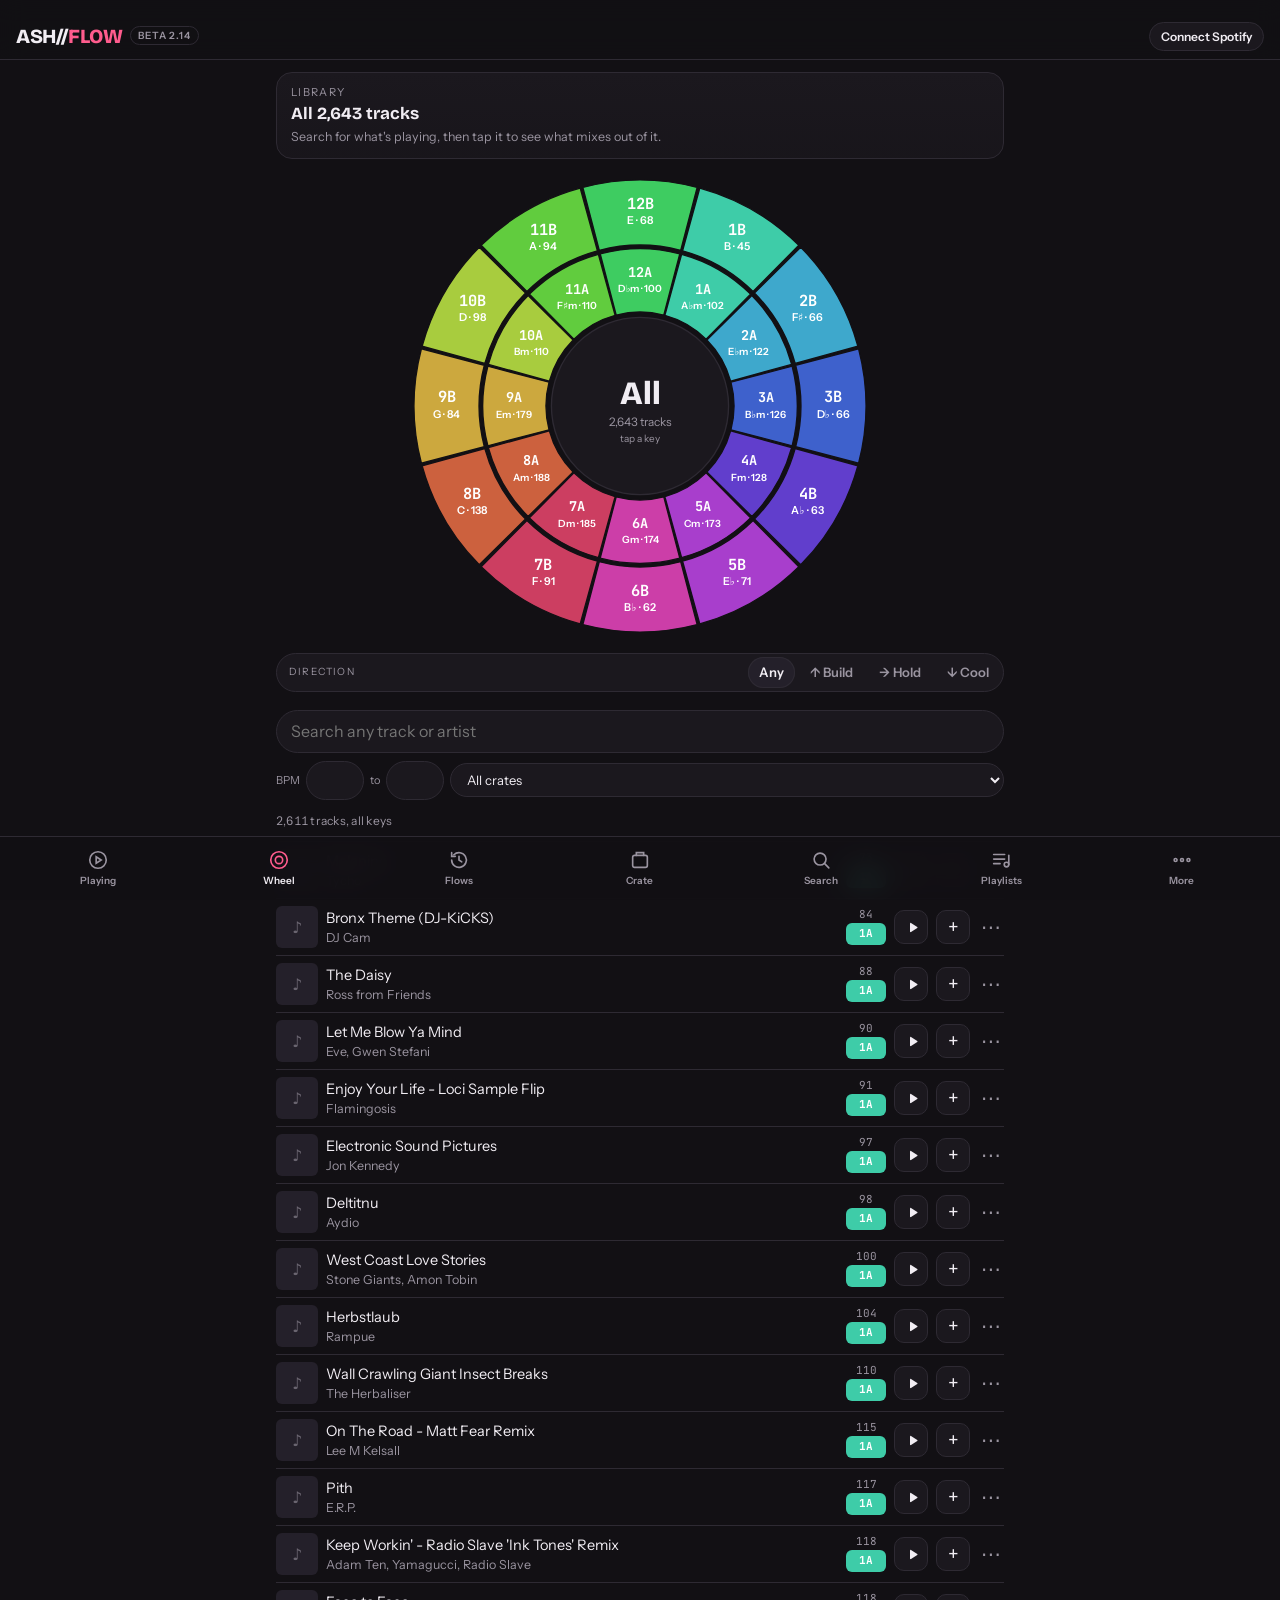
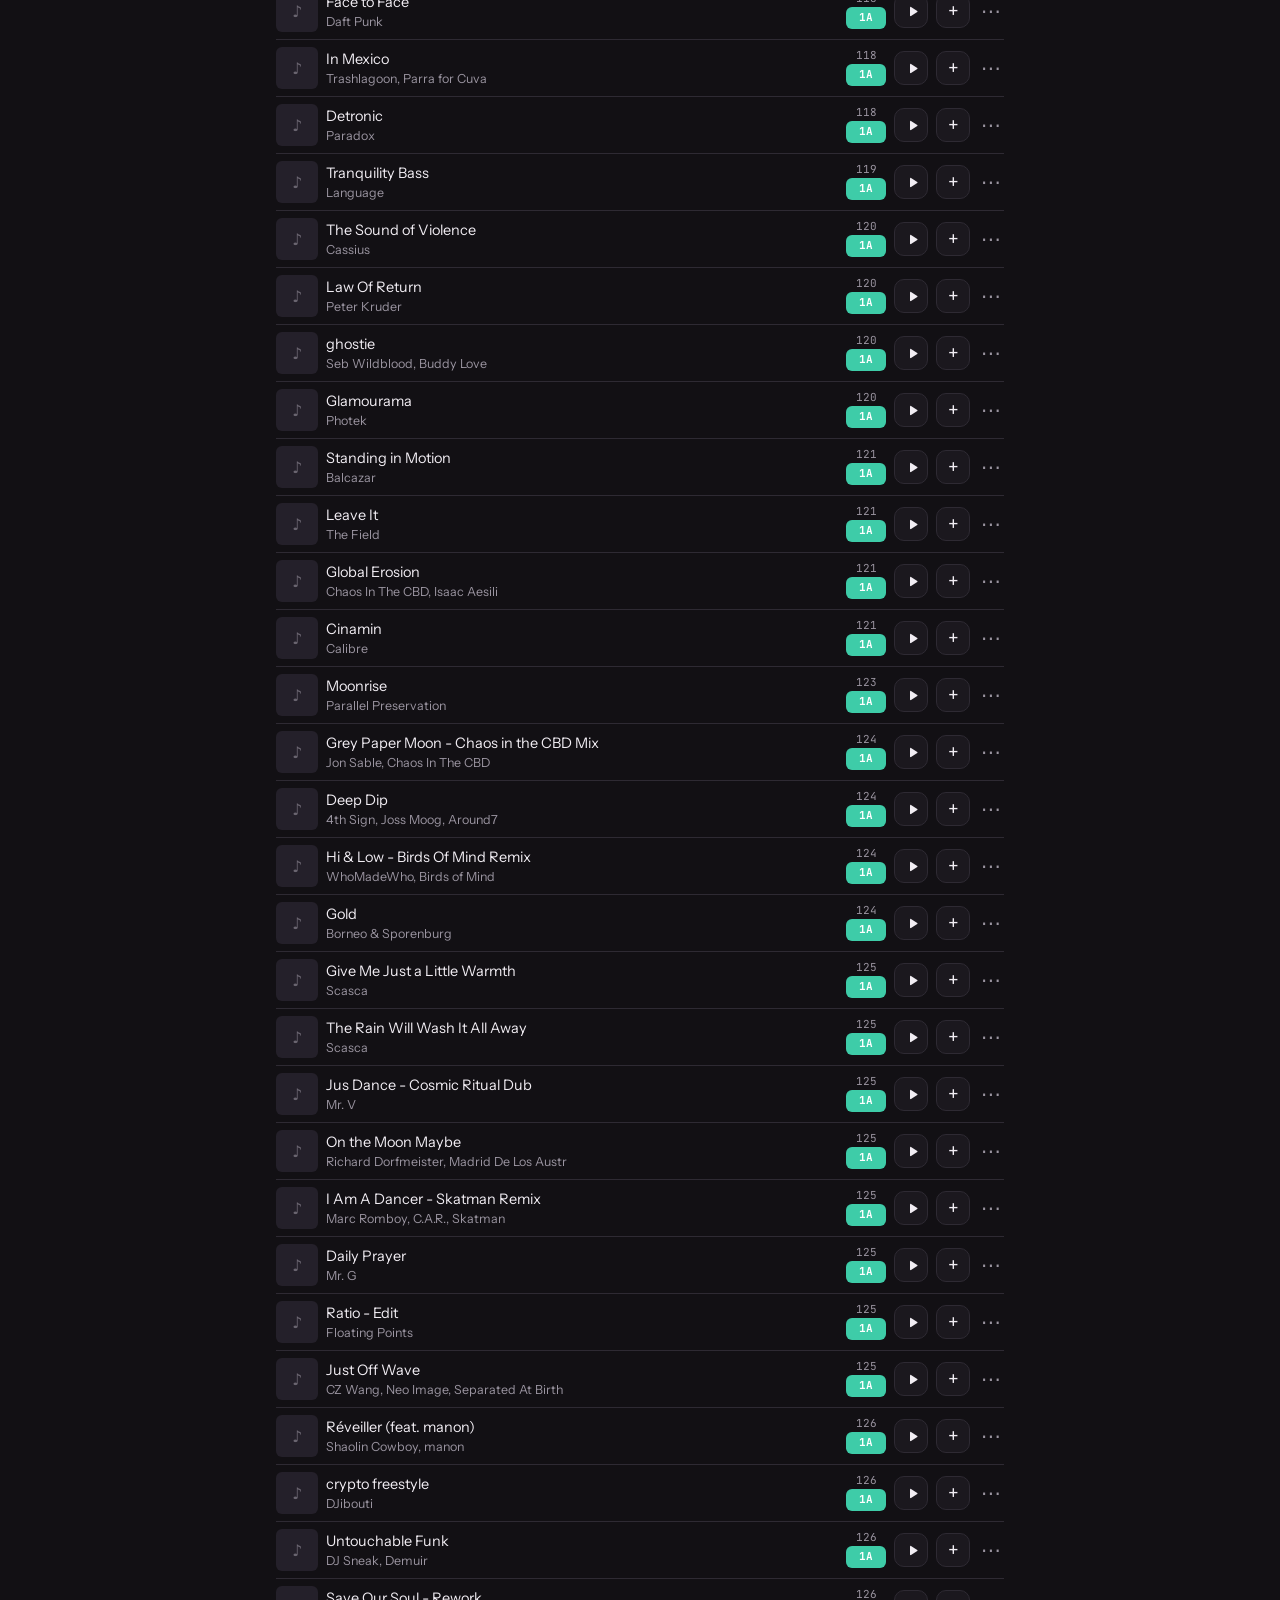
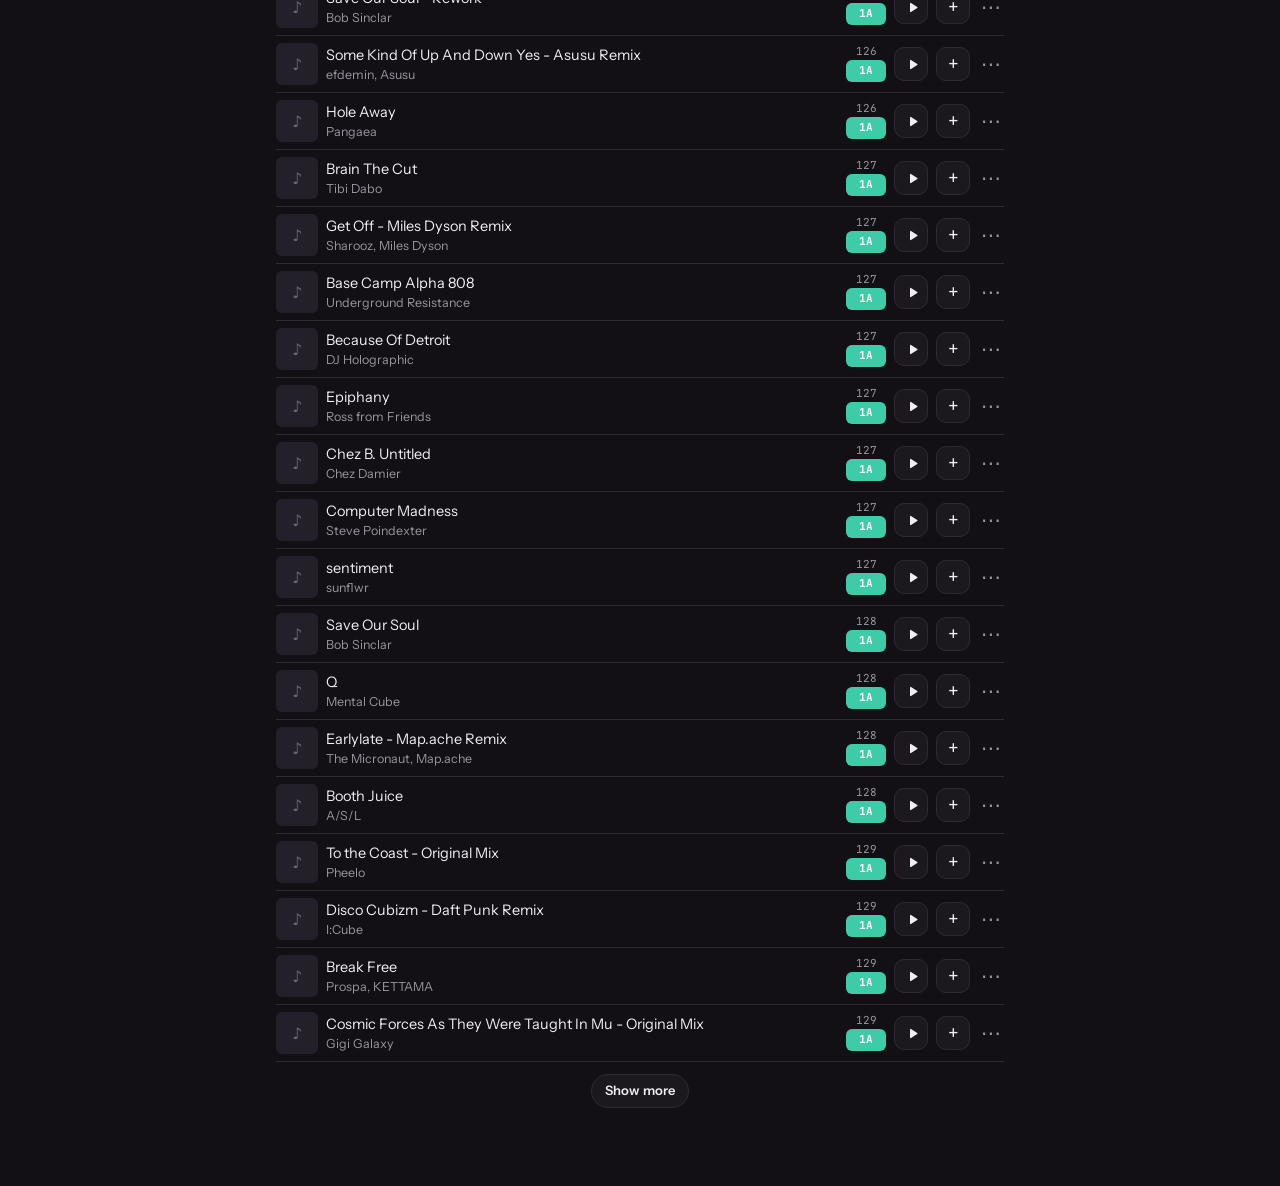
==== commit 6f9bc8df: "beta 2.14: flow names follow the clock, full-screen zoomable flow chart, bigger wheel Co-Authored-By" ====
--- a/beta/index.html
+++ b/beta/index.html
@@ -317,6 +317,13 @@
     <p class="note">Keys and BPMs come from Spotify's Mix view. A is minor, B is major. Same key, one step, mood switch (same number, other letter), energy boost (+2) and diagonal moves all mix cleanly. The rules narrow the field; your ears decide the blend.</p>
   </section>
 </main>
+<div id="fzoom" class="fz" hidden role="dialog" aria-modal="true" aria-labelledby="fzTitle">
+  <div class="fz-top"><div><b id="fzTitle"></b><span id="fzSub"></span></div><button id="fzClose" class="btn ghost" type="button" aria-label="Close">Done</button></div>
+  <div class="fz-ctl"><span class="fz-h">Pinch or use + and − to zoom · drag to move · tap a dot</span><div class="fz-b"><button id="fzOut" class="btn ghost" type="button" aria-label="Zoom out">−</button><span id="fzLevel">100%</span><button id="fzIn" class="btn ghost" type="button" aria-label="Zoom in">+</button><button id="fzFit" class="btn ghost" type="button">Fit</button></div></div>
+  <div class="fz-wrap"><div id="fzY" class="fz-y fchart"></div><div id="fzScroll" class="fz-scroll"></div></div>
+  <div id="fzLeg" class="fz-leg"></div>
+  <div id="fzCard" class="fz-card" hidden></div>
+</div>
 
 <div class="np" id="np" hidden>
   <div class="np-heads" id="npHeads" hidden></div>
--- a/beta/app.css
+++ b/beta/app.css
@@ -30,7 +30,7 @@
 .note{color:var(--muted);font-size:13px;margin:0;max-width:65ch}
 .note code{font-family:var(--mono);font-size:12px;color:var(--ink)}
 
-svg.wheel{width:100%;max-width:380px;height:auto;margin:0 auto;display:block;user-select:none;-webkit-user-select:none;touch-action:manipulation}
+svg.wheel{width:calc(100% + 24px);max-width:470px;height:auto;margin:0 -12px;justify-self:center;display:block;user-select:none;-webkit-user-select:none;touch-action:manipulation}
 .seg{cursor:pointer;transition:fill .15s}
 .seg:focus{outline:none}
 .lbl{pointer-events:none;font-family:var(--mono);font-weight:700}
@@ -527,3 +527,39 @@
 .gfam{display:inline-flex;align-items:center;gap:6px}
 .gfam i{width:8px;height:8px;border-radius:50%}
 .gfam b{color:var(--ink);font-weight:600}
+
+/* Full-screen flow chart (2.14) */
+.fc-z{text-transform:none;letter-spacing:0;color:var(--accent,#ff5c8a)}
+.fchart:not(.fzc){cursor:zoom-in}
+body.fz-open{overflow:hidden}
+.fz{position:fixed;inset:0;z-index:60;background:var(--bg);display:flex;flex-direction:column;padding:calc(env(safe-area-inset-top,0px) + 14px) 0 calc(env(safe-area-inset-bottom,0px) + 12px)}
+.fz[hidden]{display:none}
+.fz-top{display:flex;align-items:flex-start;justify-content:space-between;gap:12px;padding:0 16px 8px}
+.fz-top b{display:block;font-size:17px;line-height:1.25}
+.fz-top span{display:block;font-size:12.5px;color:var(--muted);margin-top:2px}
+.fz-ctl{display:flex;align-items:center;justify-content:space-between;gap:8px;padding:0 16px 8px;flex-wrap:wrap}
+.fz-h{font-size:11.5px;color:var(--muted)}
+.fz-b{display:flex;align-items:center;gap:6px}
+.fz-b .btn{min-width:38px;justify-content:center}
+.fz-b .btn:disabled{opacity:.35}
+#fzLevel{font-size:12px;color:var(--muted);min-width:42px;text-align:center;font-variant-numeric:tabular-nums}
+.fz-wrap{position:relative;flex:1 1 auto;min-height:220px;max-height:390px;display:flex}
+.fz-y{position:absolute;left:0;top:0;bottom:0;width:48px;padding-left:12px;z-index:2;pointer-events:none;background:linear-gradient(90deg,var(--bg) 70%,transparent)}
+.fz-y svg{display:block}
+.fz-y text{font-size:11px;fill:var(--muted);font-variant-numeric:tabular-nums}
+.fz-y .u{font-size:9px;letter-spacing:.06em}
+.fz-scroll{flex:1 1 auto;min-width:0;overflow-x:auto;overflow-y:hidden;padding:0 12px;touch-action:pan-x;-webkit-overflow-scrolling:touch;overscroll-behavior:contain}
+.fz-scroll .fchart svg{width:auto;max-width:none;overflow:visible}
+.fz-scroll .fchart text{font-size:11px}
+.fz-scroll .fchart .kl{font-size:9.5px;fill:var(--ink);opacity:.75;pointer-events:none}
+.fz-scroll .fchart .pt.on .d{stroke:var(--ink);stroke-width:3}
+.fz-leg{padding:6px 16px 0}
+.fz-leg .fc-leg{margin-top:0}
+.fz-card{position:absolute;left:16px;right:16px;bottom:calc(env(safe-area-inset-bottom,0px) + 14px);box-shadow:0 10px 30px rgba(0,0,0,.5);padding:12px 14px;border:1px solid var(--line);border-radius:16px;background:var(--surface);display:grid;gap:8px}
+.fz-card[hidden]{display:none}
+.fz-ct{display:flex;gap:10px;align-items:center}
+.fz-ct b{display:block;font-size:15px;line-height:1.25}
+.fz-ct span{display:block;font-size:12.5px;color:var(--muted)}
+.fz-n{flex:none;width:26px;height:26px;border-radius:50%;display:grid;place-items:center;background:var(--raise);font-size:12px;color:var(--muted)}
+.fz-cm{font-size:13px;color:var(--muted);display:flex;align-items:center;gap:6px;flex-wrap:wrap}
+.fz-cm .k{color:#fff;font-size:11px;font-weight:700;padding:2px 7px;border-radius:999px}
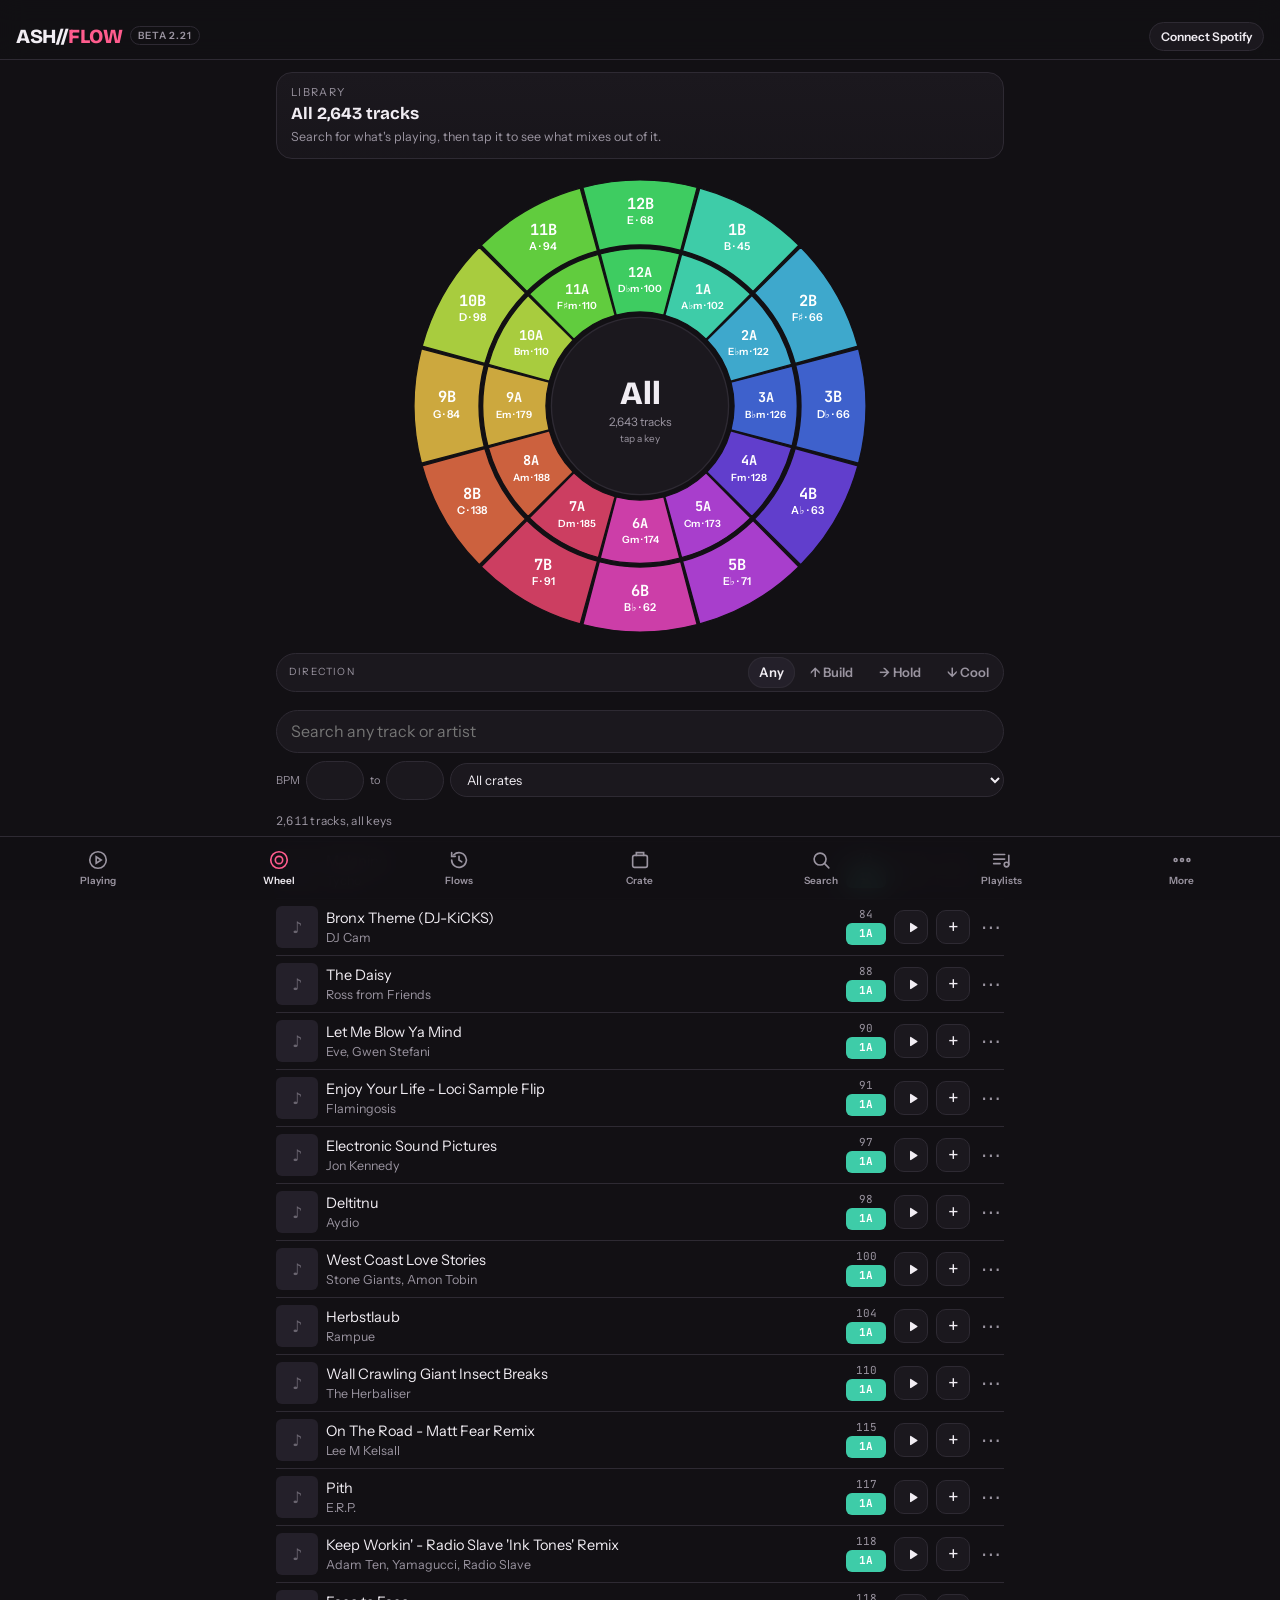
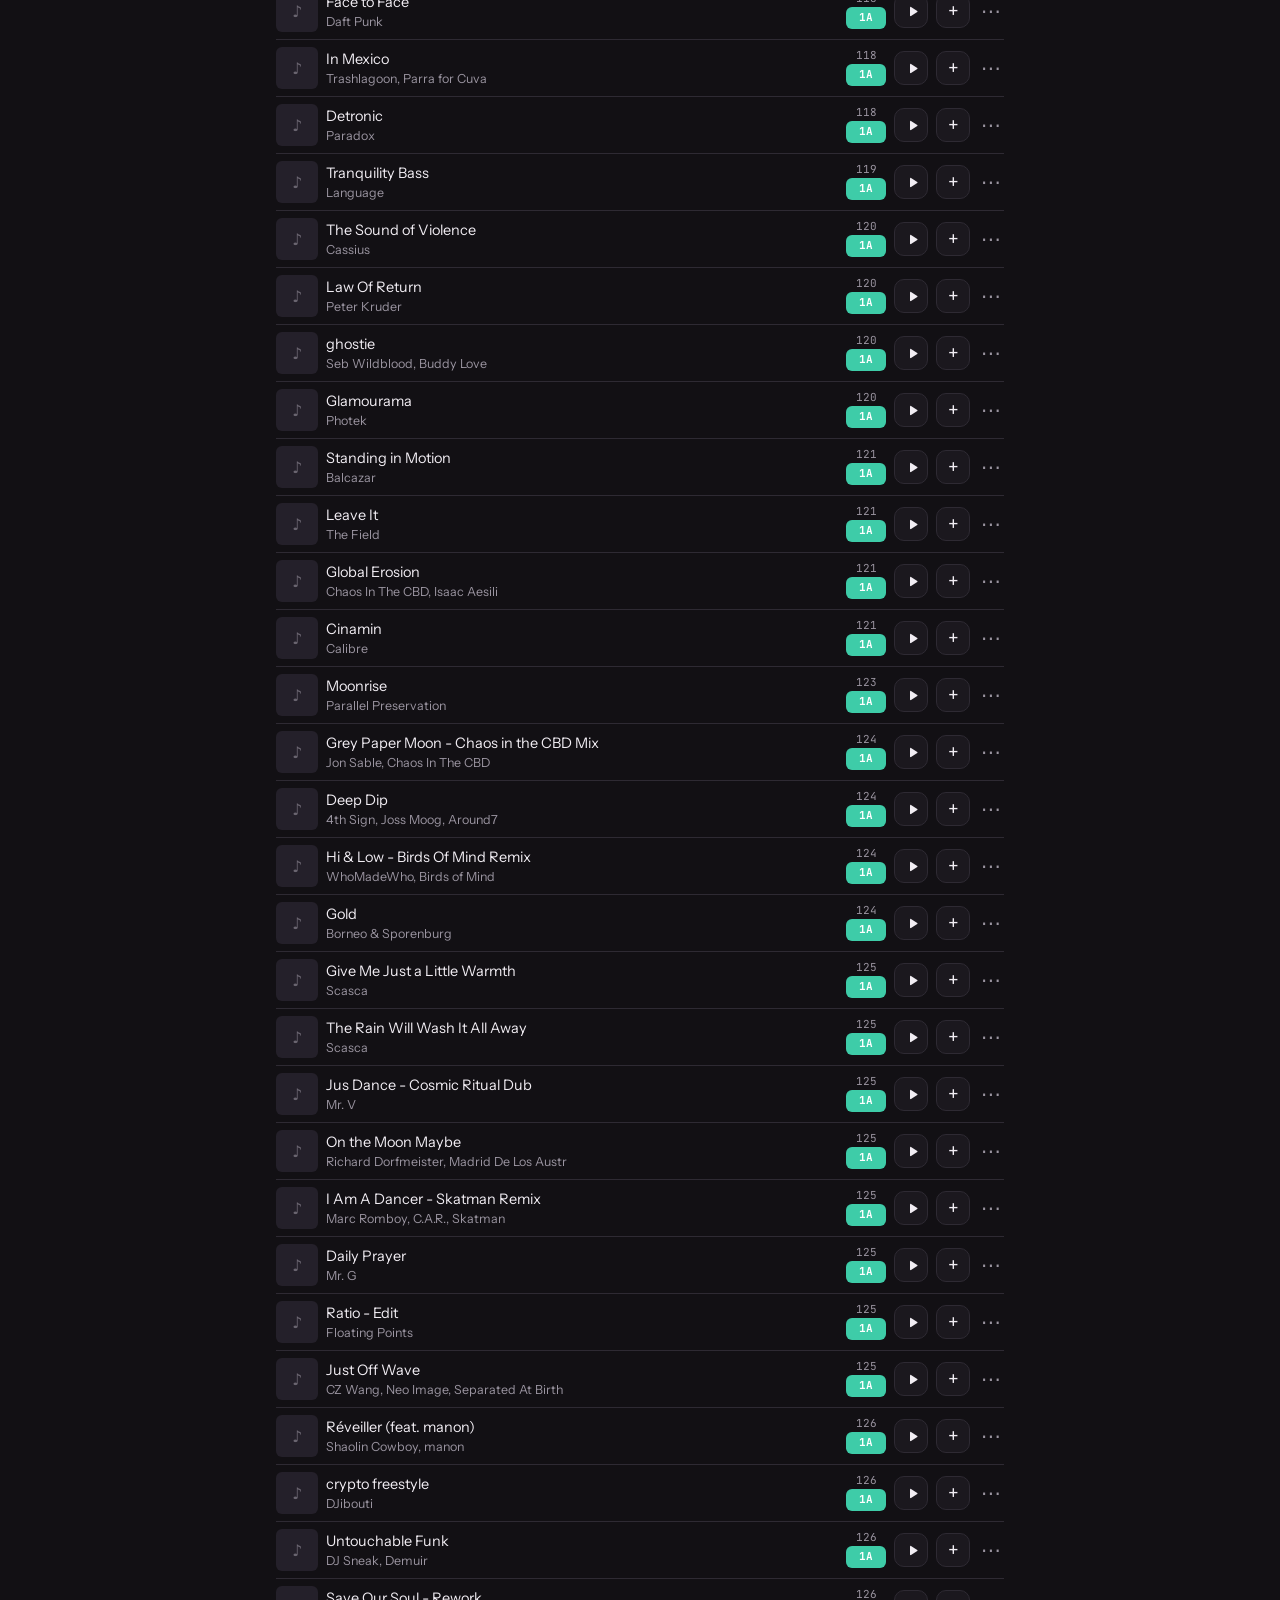
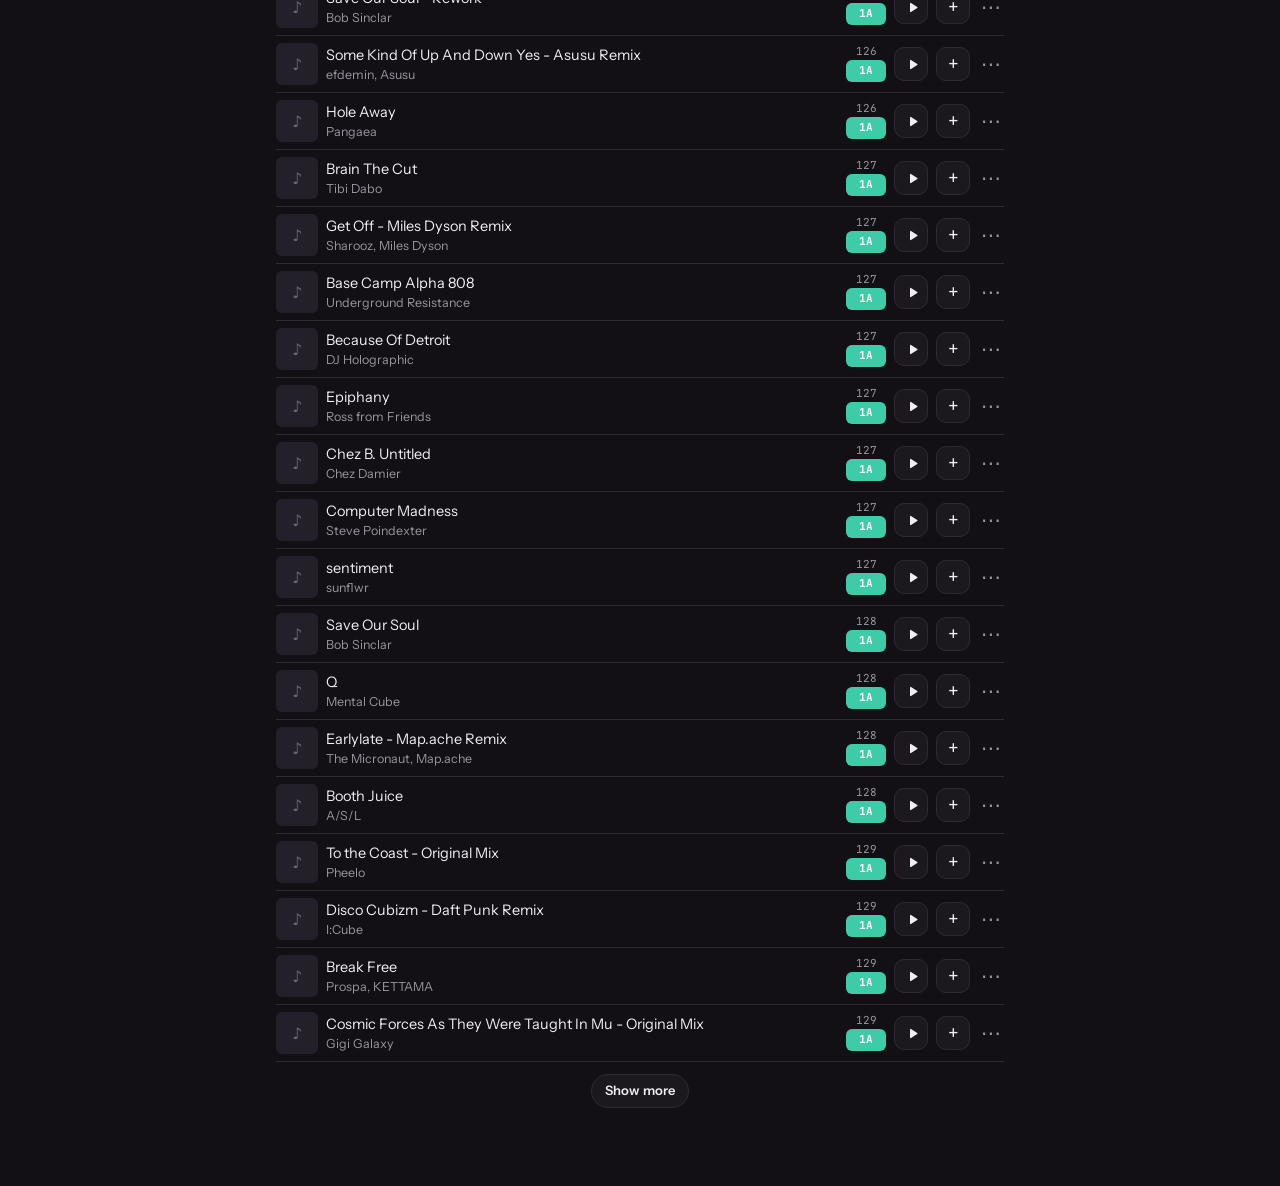
==== commit d1c64b36: "beta 2.21: flow drafts - edit a flow as a draft: replace, bridge (incl. automatic smooth bridge), br" ====
--- a/beta/index.html
+++ b/beta/index.html
@@ -86,6 +86,12 @@
     <h2>Flows</h2>
     <p class="note">Everything you play, grouped into flows. An hour's break starts a new one.</p>
     <div id="histWrap"></div>
+  </section>
+
+  <!-- FLOW DRAFT -->
+  <section class="view" id="view-draft" hidden>
+    <button class="btn ghost back" id="draftBack" type="button">‹ Flows</button>
+    <div id="draftWrap"></div>
   </section>
 
   <!-- BROWSE (artist / album) -->
--- a/beta/app.css
+++ b/beta/app.css
@@ -530,7 +530,7 @@
 
 /* Full-screen flow chart (2.14) */
 .fc-z{text-transform:none;letter-spacing:0;color:var(--accent,#ff5c8a)}
-.fchart:not(.fzc){cursor:zoom-in}
+.fchart[data-ses]:not([data-ses=""]){cursor:zoom-in}
 body.fz-open{overflow:hidden}
 .fz{position:fixed;inset:0;z-index:60;background:var(--bg);display:flex;flex-direction:column;padding:calc(env(safe-area-inset-top,0px) + 14px) 0 calc(env(safe-area-inset-bottom,0px) + 12px)}
 .fz[hidden]{display:none}
@@ -563,3 +563,34 @@
 .fz-n{flex:none;width:26px;height:26px;border-radius:50%;display:grid;place-items:center;background:var(--raise);font-size:12px;color:var(--muted)}
 .fz-cm{font-size:13px;color:var(--muted);display:flex;align-items:center;gap:6px;flex-wrap:wrap}
 .fz-cm .k{color:#fff;font-size:11px;font-weight:700;padding:2px 7px;border-radius:999px}
+
+/* Mixing-out-of card: art + genre (2.15) */
+.a-main{display:grid;grid-template-columns:64px minmax(0,1fr);gap:12px;align-items:center}
+.anchor .a-art{width:64px;height:64px;border-radius:10px;background:var(--raise) center/cover no-repeat;display:block}
+.a-txt{display:grid;gap:3px;min-width:0}
+.a-g{display:inline-flex;align-items:center;gap:6px;font-size:12.5px;color:var(--muted);min-width:0;white-space:nowrap;overflow:hidden;text-overflow:ellipsis}
+.a-g i{flex:none;width:9px;height:9px;border-radius:50%}
+.a-g .sub{opacity:.8;overflow:hidden;text-overflow:ellipsis}
+.ahead .links{display:inline-flex;gap:14px;flex:none;white-space:nowrap}
+
+.hnone{font-size:12px;color:var(--muted);padding:2px 0}
+
+/* Flow drafts (2.21) */
+#draftName{font-size:18px;font-weight:700;background:transparent;border:0;border-bottom:1px solid var(--line);border-radius:0;padding:4px 0;width:100%;color:var(--ink)}
+#draftWrap{display:grid;gap:12px}
+#draftWrap .warn,.sheet .warn{color:var(--warn)}
+.sheet .ok{color:var(--good)}
+.dtrans{display:flex;align-items:center;justify-content:space-between;gap:8px;font-size:12px;color:var(--muted);padding:3px 4px 3px 52px}
+.dtrans.rough{color:var(--warn)}
+.fchart .clash{fill:none;stroke:var(--warn);stroke-width:1.5}
+.drafts{display:grid;gap:6px;margin-bottom:14px}
+.dchip{display:grid;gap:2px;text-align:left;background:var(--surface);border:1px solid var(--line);border-radius:14px;padding:10px 12px;color:var(--ink);cursor:pointer}
+.dchip span{font-size:12px;color:var(--muted)}
+.sheet .item.cand{align-items:center}
+.sheet .item.cand .hart{width:40px;height:40px;flex:none;border-radius:6px;background:var(--surface) center/cover no-repeat}
+.sheet .item.cand .cd{display:grid;gap:2px;min-width:0}
+.sheet .item.cand .cd>div{white-space:nowrap;overflow:hidden;text-overflow:ellipsis}
+.sheet .item.cand small{font-size:12px;color:var(--muted);white-space:nowrap;overflow:hidden;text-overflow:ellipsis}
+.sheet .item.cand .ck{font-style:normal;color:#fff;font-size:10.5px;font-weight:700;padding:1px 6px;border-radius:999px;margin-right:6px;display:inline-block;vertical-align:1px}
+.sheet .item.cand small.warn{color:var(--warn)}
+.sheet .item.cand small.ok{color:var(--good)}
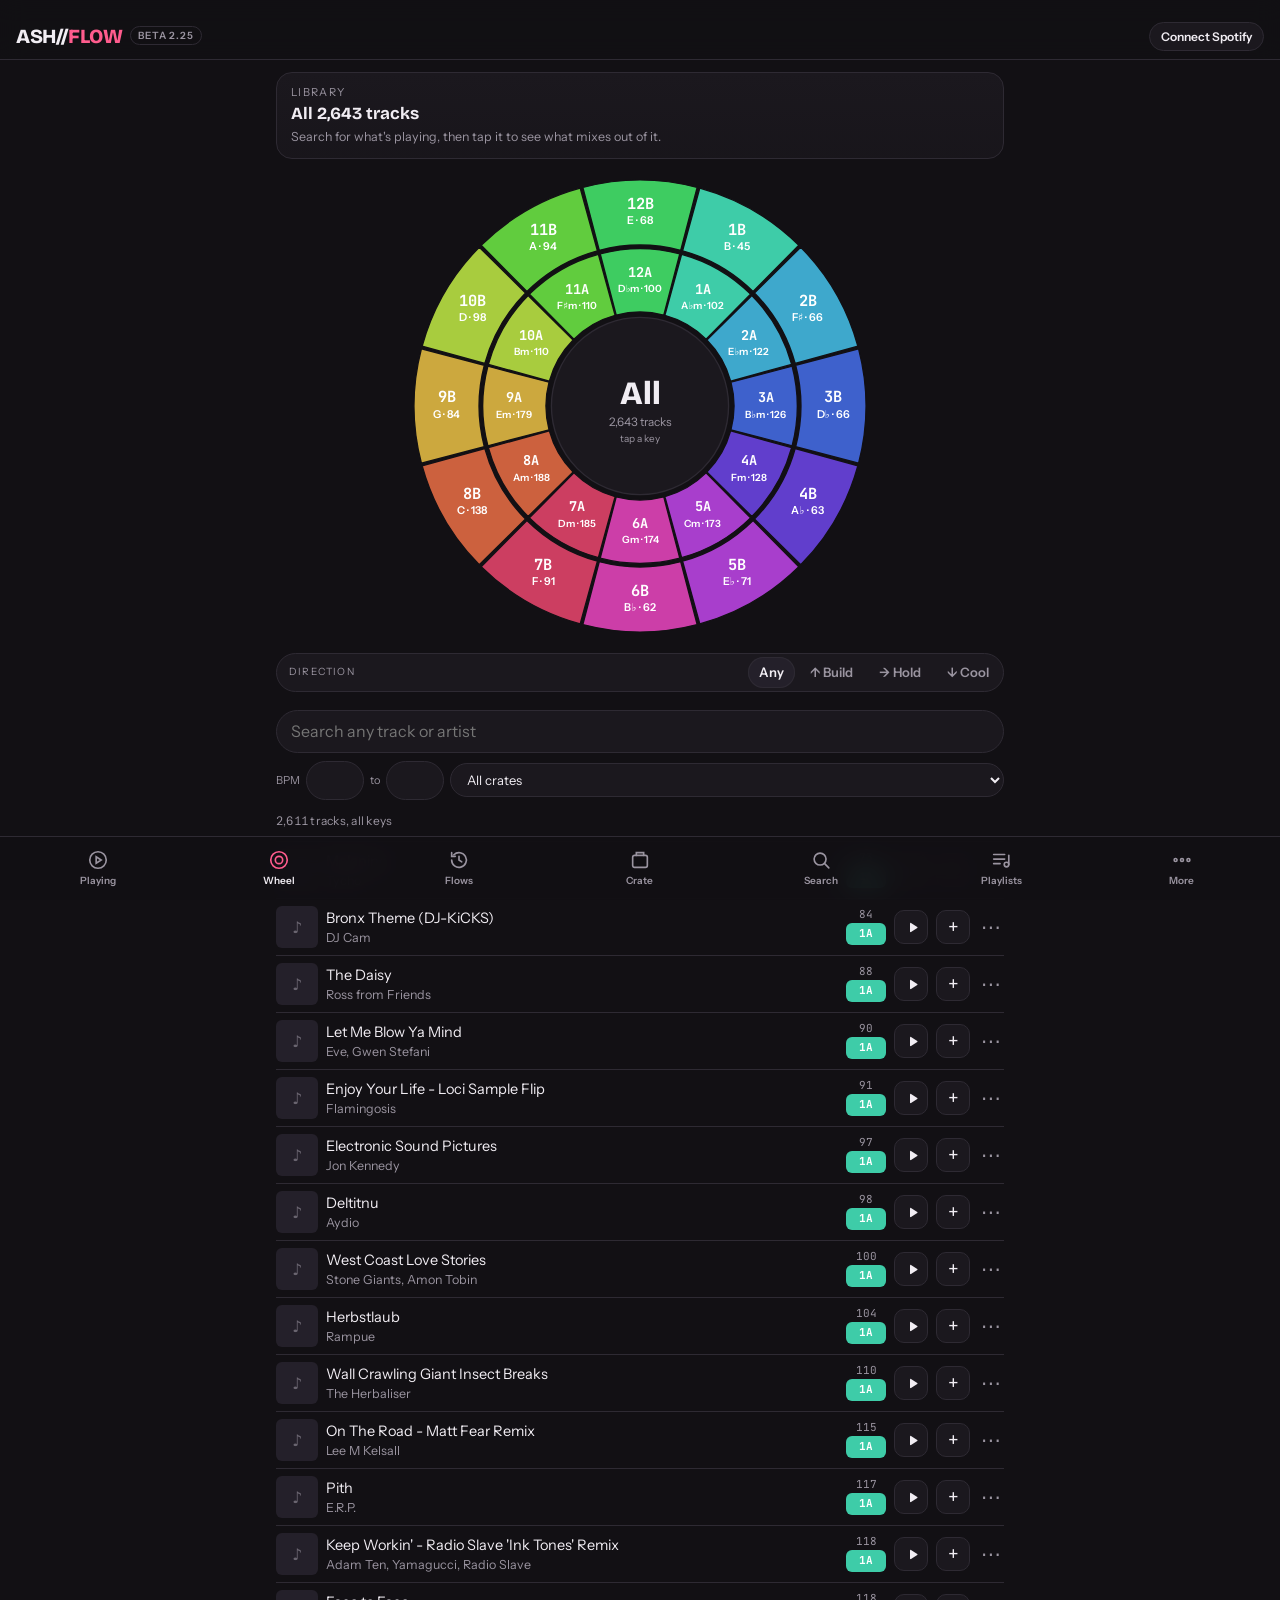
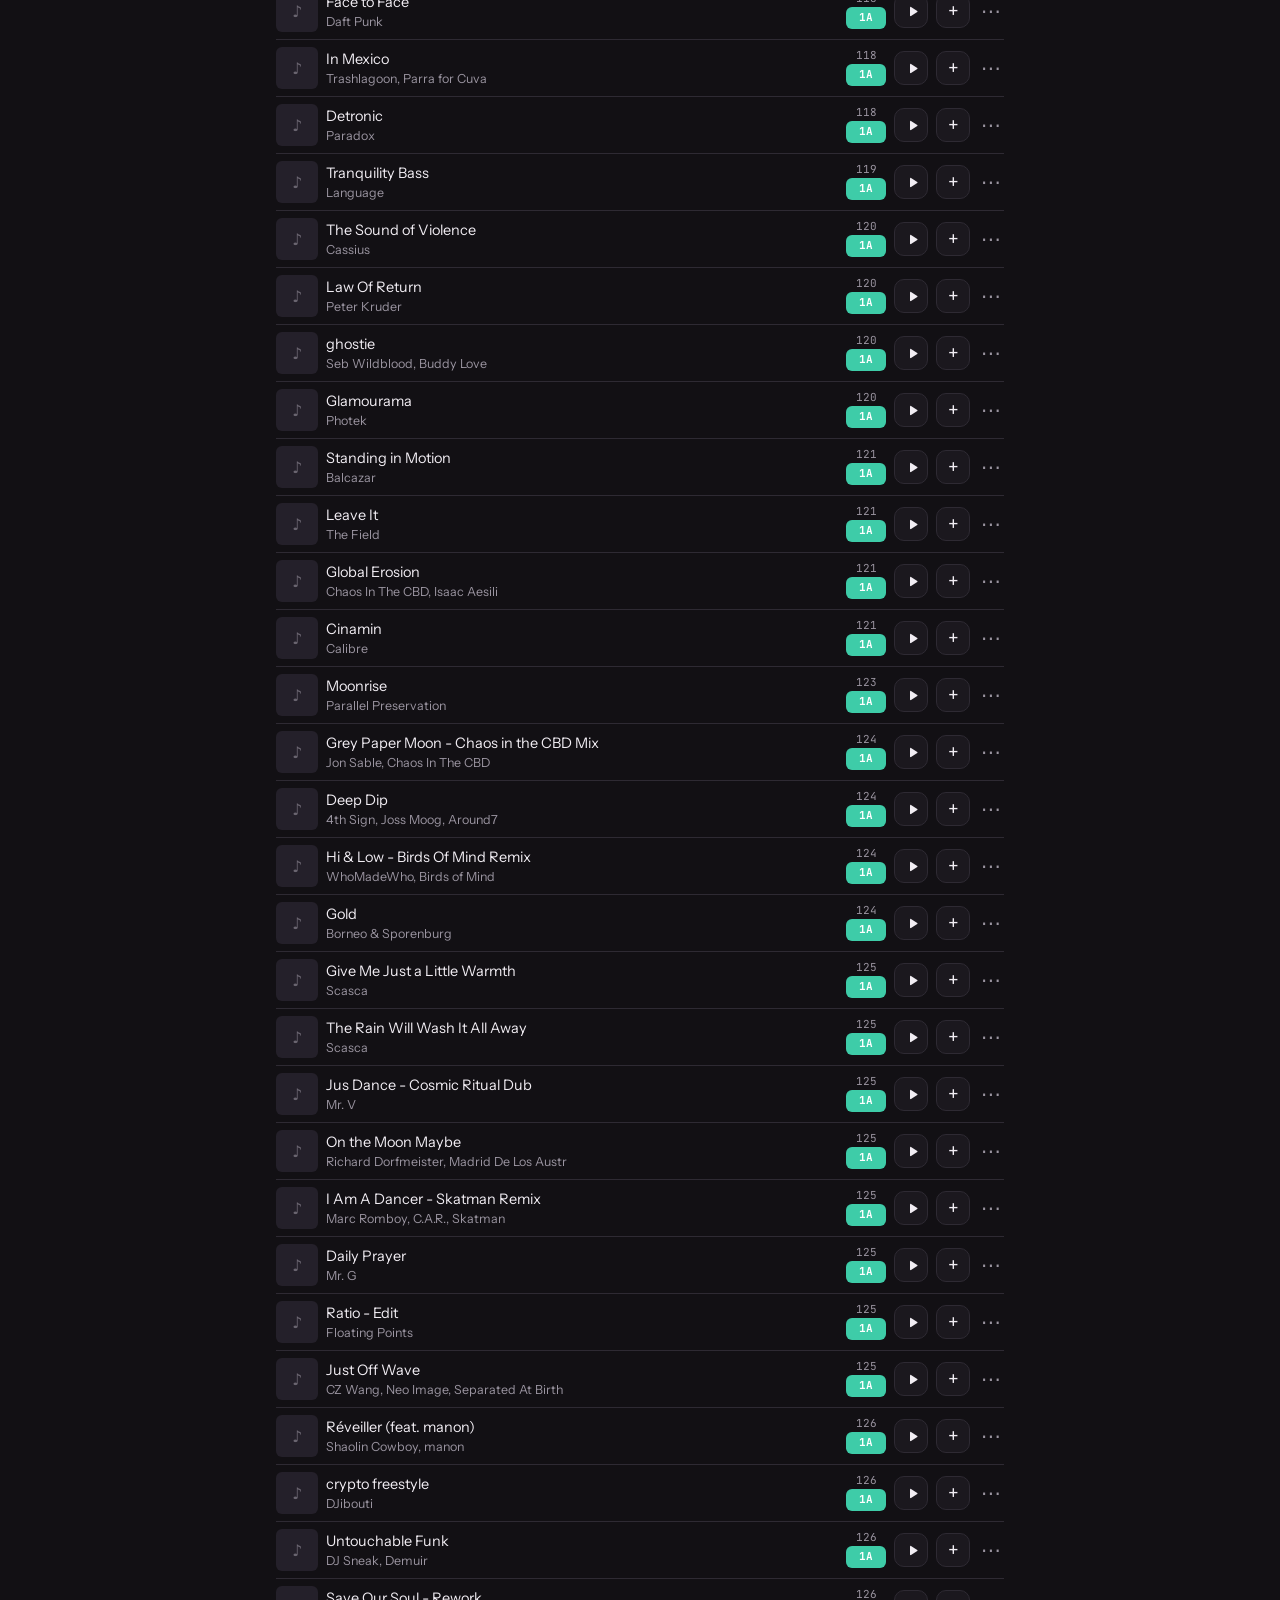
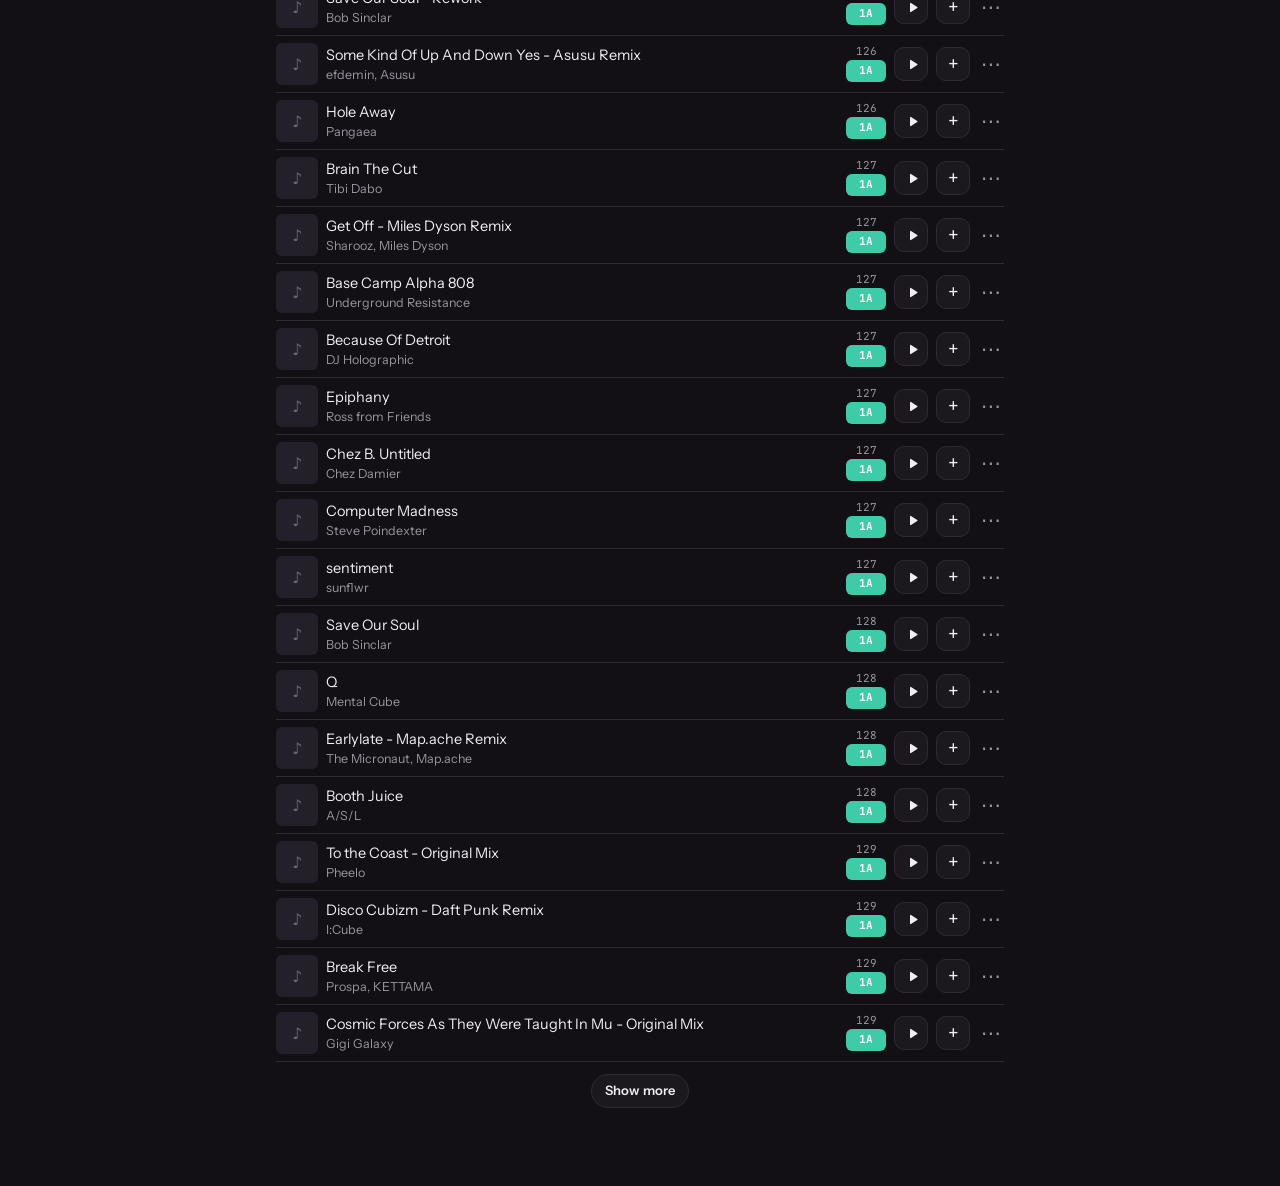
==== commit 09896dca: "beta 2.25: Start a new flow button on the Flows tab (with undo); flow breaks included in backup Co-A" ====
--- a/beta/index.html
+++ b/beta/index.html
@@ -84,7 +84,8 @@
   <!-- HISTORY -->
   <section class="view" id="view-history" hidden>
     <h2>Flows</h2>
-    <p class="note">Everything you play, grouped into flows. An hour's break starts a new one.</p>
+    <p class="note">Everything you play, grouped into flows. An hour's break starts a new one, or start one yourself.</p>
+    <button class="btn" id="newFlow" type="button">Start a new flow</button>
     <div id="histWrap"></div>
   </section>
 
--- a/beta/app.css
+++ b/beta/app.css
@@ -594,3 +594,20 @@
 .sheet .item.cand .ck{font-style:normal;color:#fff;font-size:10.5px;font-weight:700;padding:1px 6px;border-radius:999px;margin-right:6px;display:inline-block;vertical-align:1px}
 .sheet .item.cand small.warn{color:var(--warn)}
 .sheet .item.cand small.ok{color:var(--good)}
+.sheet .sh-sec{font-size:11px;letter-spacing:.06em;text-transform:uppercase;color:var(--muted);margin-top:10px}
+.sheet .sh-gap{font-size:13px;color:var(--warn);display:grid;gap:8px;padding:8px 0}
+.sheet .sh-gap .btn{justify-self:start}
+#repQ{margin:4px 0}
+.sheet .item.cand small span.ok{color:var(--good)}.sheet .item.cand small span.warn{color:var(--warn)}
+.sheet .item.cand .ck.none{background:var(--surface);color:var(--muted)}
+/* Folding flows (2.23) */
+.sess-h{display:flex;align-items:center;justify-content:space-between;gap:10px;cursor:pointer;-webkit-tap-highlight-color:transparent}
+.sess-h>div{display:grid;gap:2px;min-width:0}
+.sess-h .chev{font-style:normal;color:var(--muted);font-size:16px;flex:none}
+.sess.folded .acts{display:none}
+.sess.folded{padding-bottom:12px}
+.sess-h>div span{overflow:hidden;text-overflow:ellipsis}
+#newFlow{justify-self:start}
+.sess.pending{border-style:dashed}
+.sess.pending .sess-h{cursor:default}
+.sess.pending .sess-h span{white-space:normal}
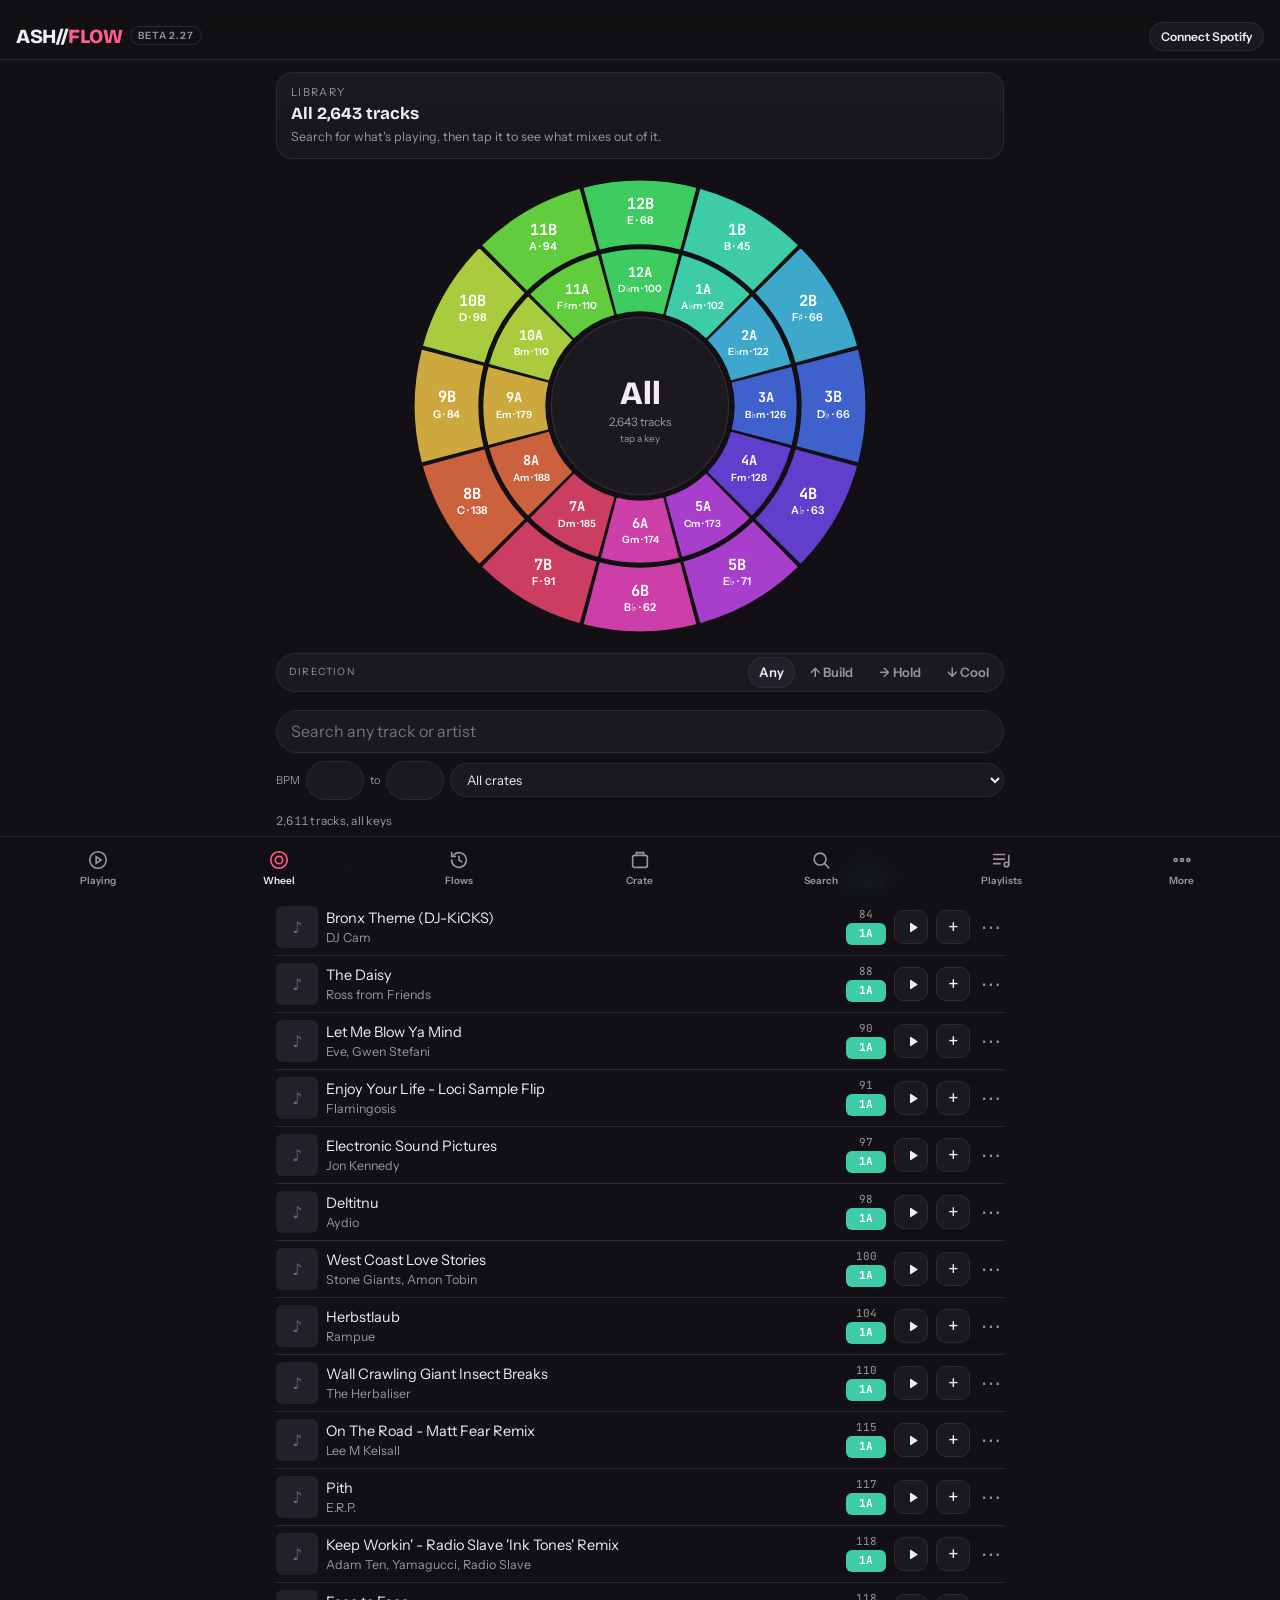
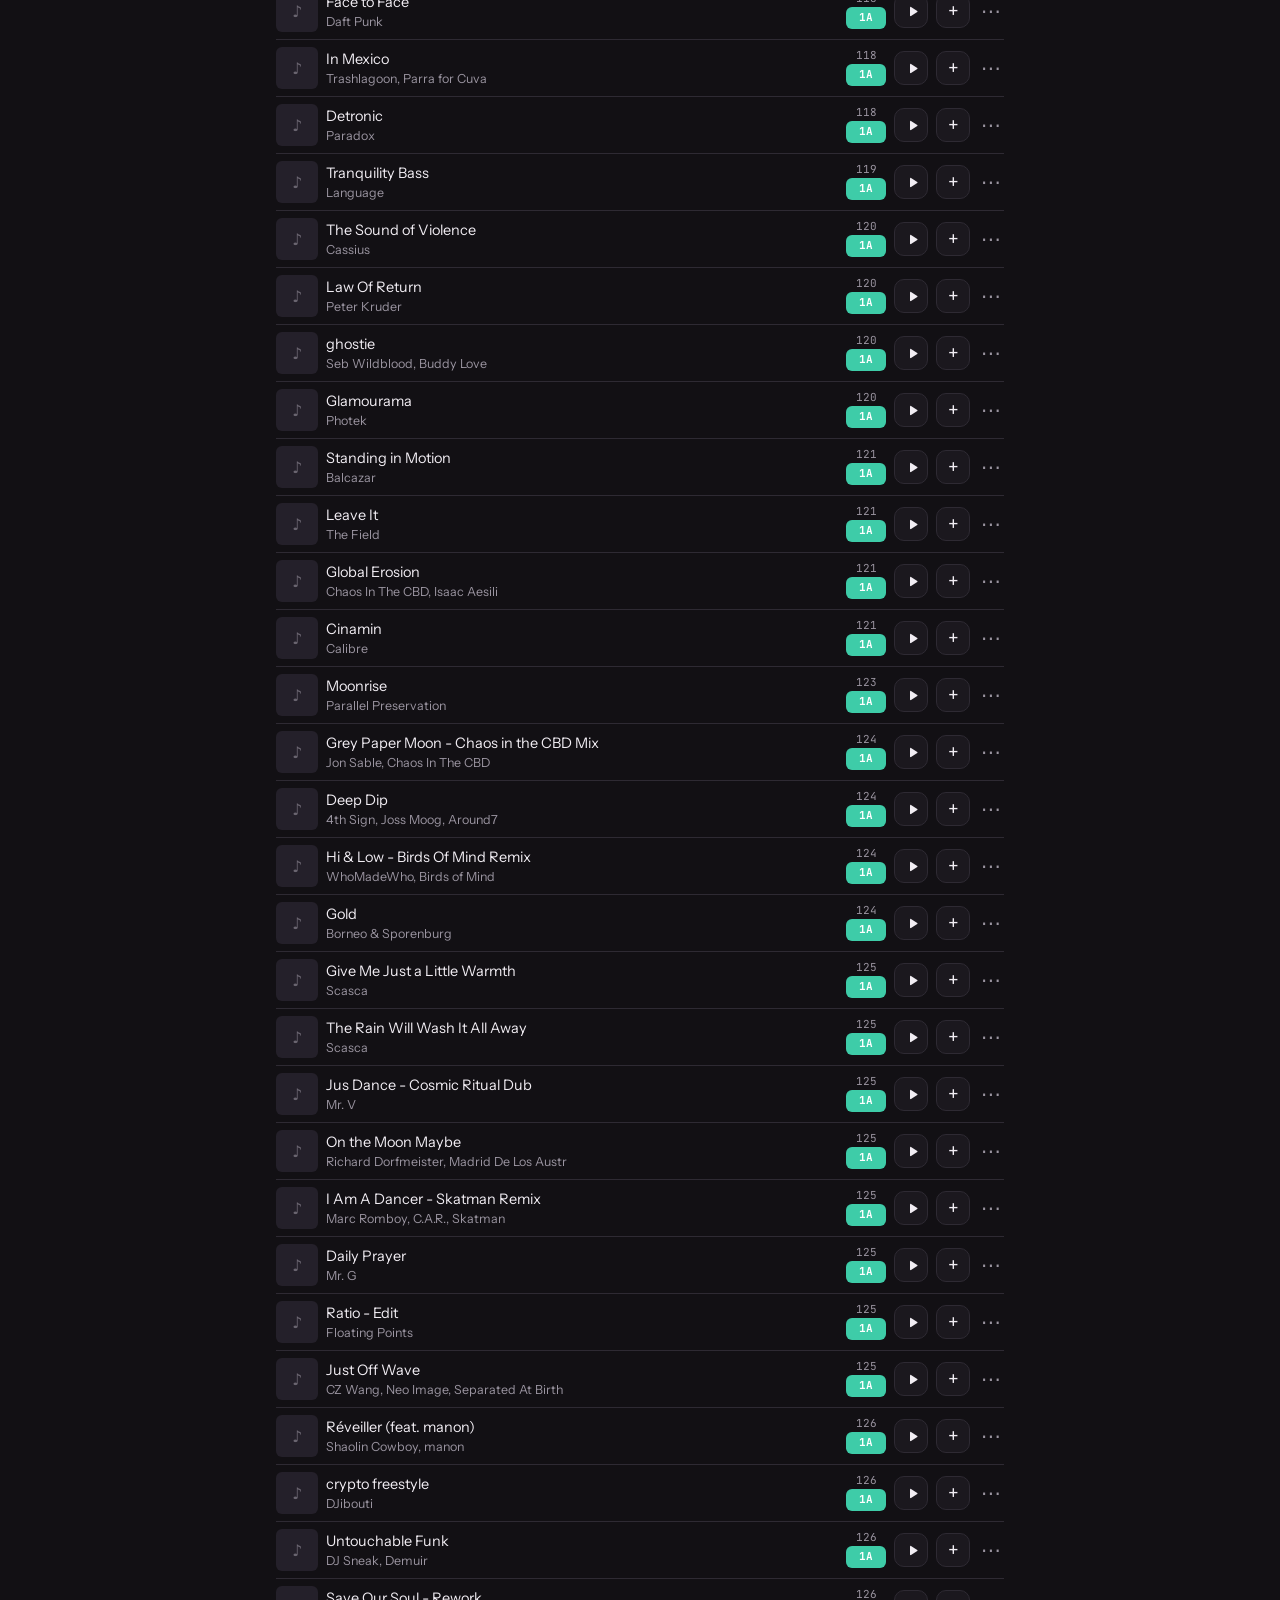
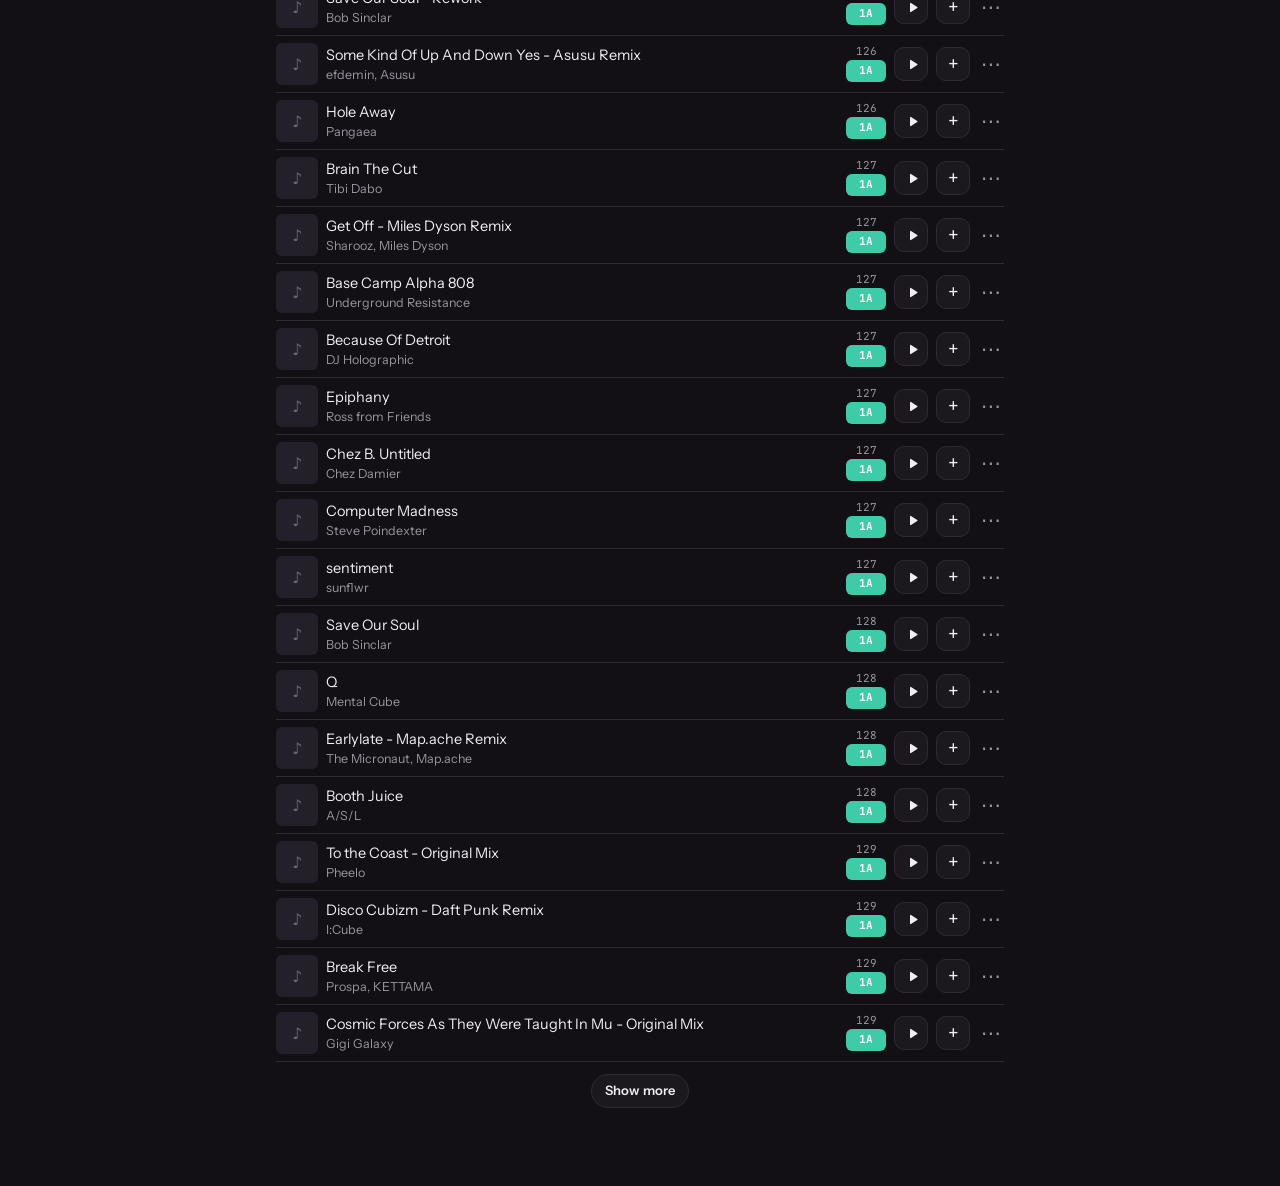
==== commit e9041604: "beta 2.27: auto-pick 20 s before the end and as soon as you leave the app; report shows auto-pick an" ====
--- a/beta/index.html
+++ b/beta/index.html
@@ -72,7 +72,7 @@
       </div>
       <button class="devbtn" id="pvDevice" type="button"><span class="dico" id="pvDevIco"></span><span><small>Playing on</small><b id="pvDevName">—</b></span><span class="chev" id="pvChev"></span></button>
       <button class="btn" id="pvMix" type="button">Mix out of this</button>
-      <div class="qhead"><h2>Suggested next</h2><label class="htog" title="If nothing is queued, the top suggestion queues itself 8 seconds before the track ends"><input type="checkbox" id="autoTog2"> Auto-pick</label><label class="htog" title="Only suggest tracks in the same genre family as what's playing"><input type="checkbox" id="stayGenre"> Stay in genre</label></div>
+      <div class="qhead"><h2>Suggested next</h2><label class="htog" title="If nothing is queued, the top suggestion queues itself 20 seconds before the track ends, or as soon as you leave the app"><input type="checkbox" id="autoTog2"> Auto-pick</label><label class="htog" title="Only suggest tracks in the same genre family as what's playing"><input type="checkbox" id="stayGenre"> Stay in genre</label></div>
       <p class="note" id="sugNote">Best matches from what's playing, by key and BPM. Swipe right to queue.</p>
       <div class="list" id="pvSuggest"></div>
       <div class="qhead"><h2>Up next</h2><button class="btn ghost danger" id="qClear" type="button" hidden>Clear queue</button></div>
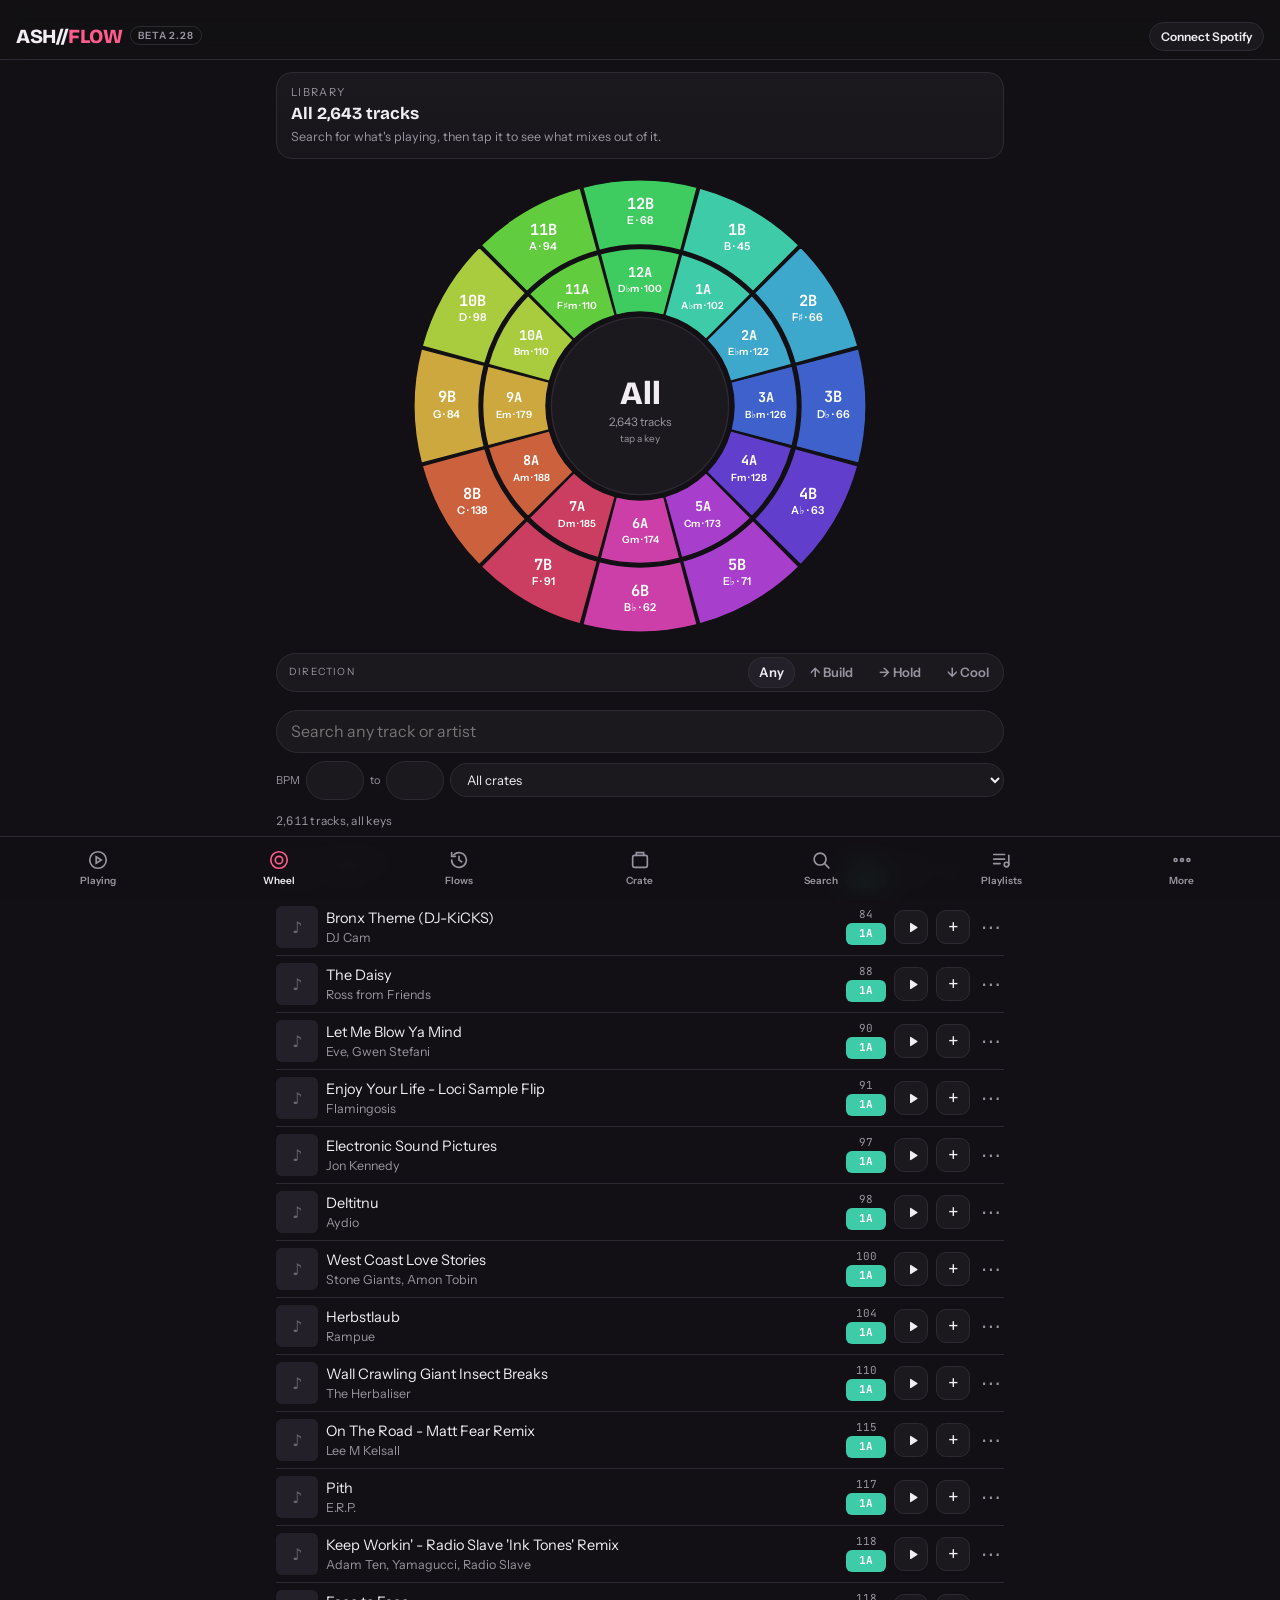
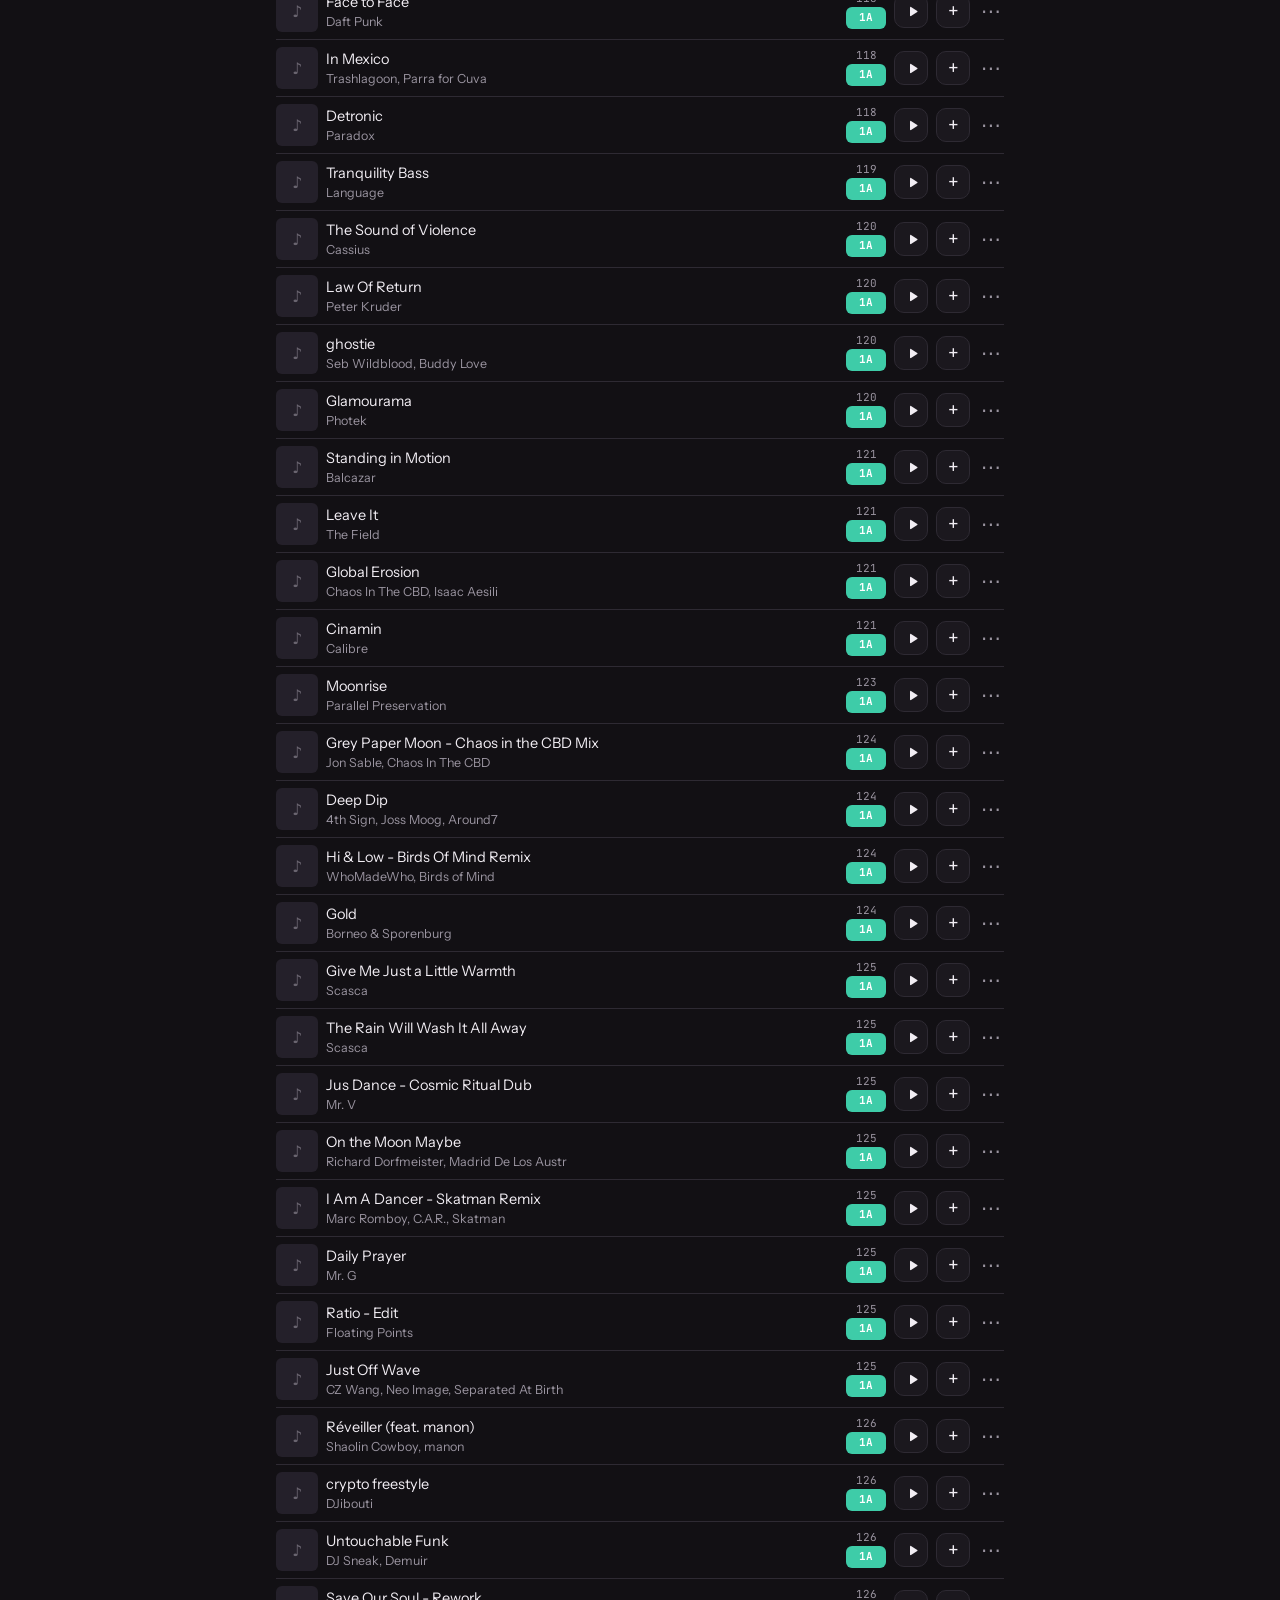
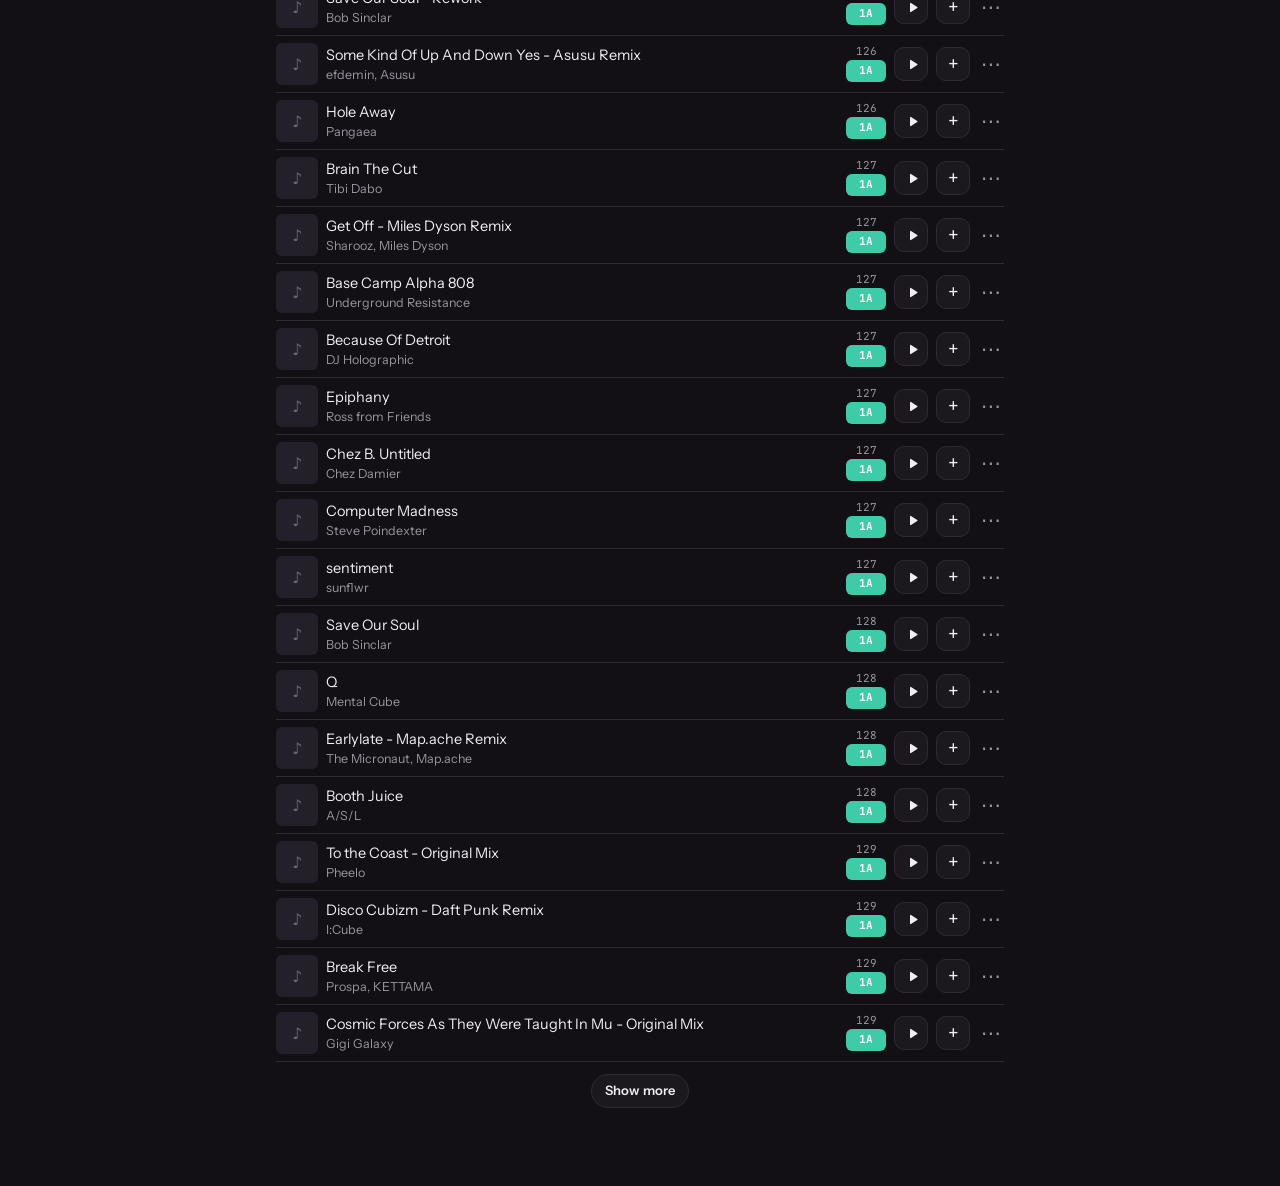
==== commit c0728320: "beta 2.28: when you leave the app, line up 5 tracks in Spotify (your queue first, then a chain of su" ====
--- a/beta/index.html
+++ b/beta/index.html
@@ -72,7 +72,7 @@
       </div>
       <button class="devbtn" id="pvDevice" type="button"><span class="dico" id="pvDevIco"></span><span><small>Playing on</small><b id="pvDevName">—</b></span><span class="chev" id="pvChev"></span></button>
       <button class="btn" id="pvMix" type="button">Mix out of this</button>
-      <div class="qhead"><h2>Suggested next</h2><label class="htog" title="If nothing is queued, the top suggestion queues itself 20 seconds before the track ends, or as soon as you leave the app"><input type="checkbox" id="autoTog2"> Auto-pick</label><label class="htog" title="Only suggest tracks in the same genre family as what's playing"><input type="checkbox" id="stayGenre"> Stay in genre</label></div>
+      <div class="qhead"><h2>Suggested next</h2><label class="htog" title="If nothing is queued, the top suggestion queues itself 20 seconds before the track ends, or lines up 5 tracks in Spotify when you leave the app"><input type="checkbox" id="autoTog2"> Auto-pick</label><label class="htog" title="Only suggest tracks in the same genre family as what's playing"><input type="checkbox" id="stayGenre"> Stay in genre</label></div>
       <p class="note" id="sugNote">Best matches from what's playing, by key and BPM. Swipe right to queue.</p>
       <div class="list" id="pvSuggest"></div>
       <div class="qhead"><h2>Up next</h2><button class="btn ghost danger" id="qClear" type="button" hidden>Clear queue</button></div>
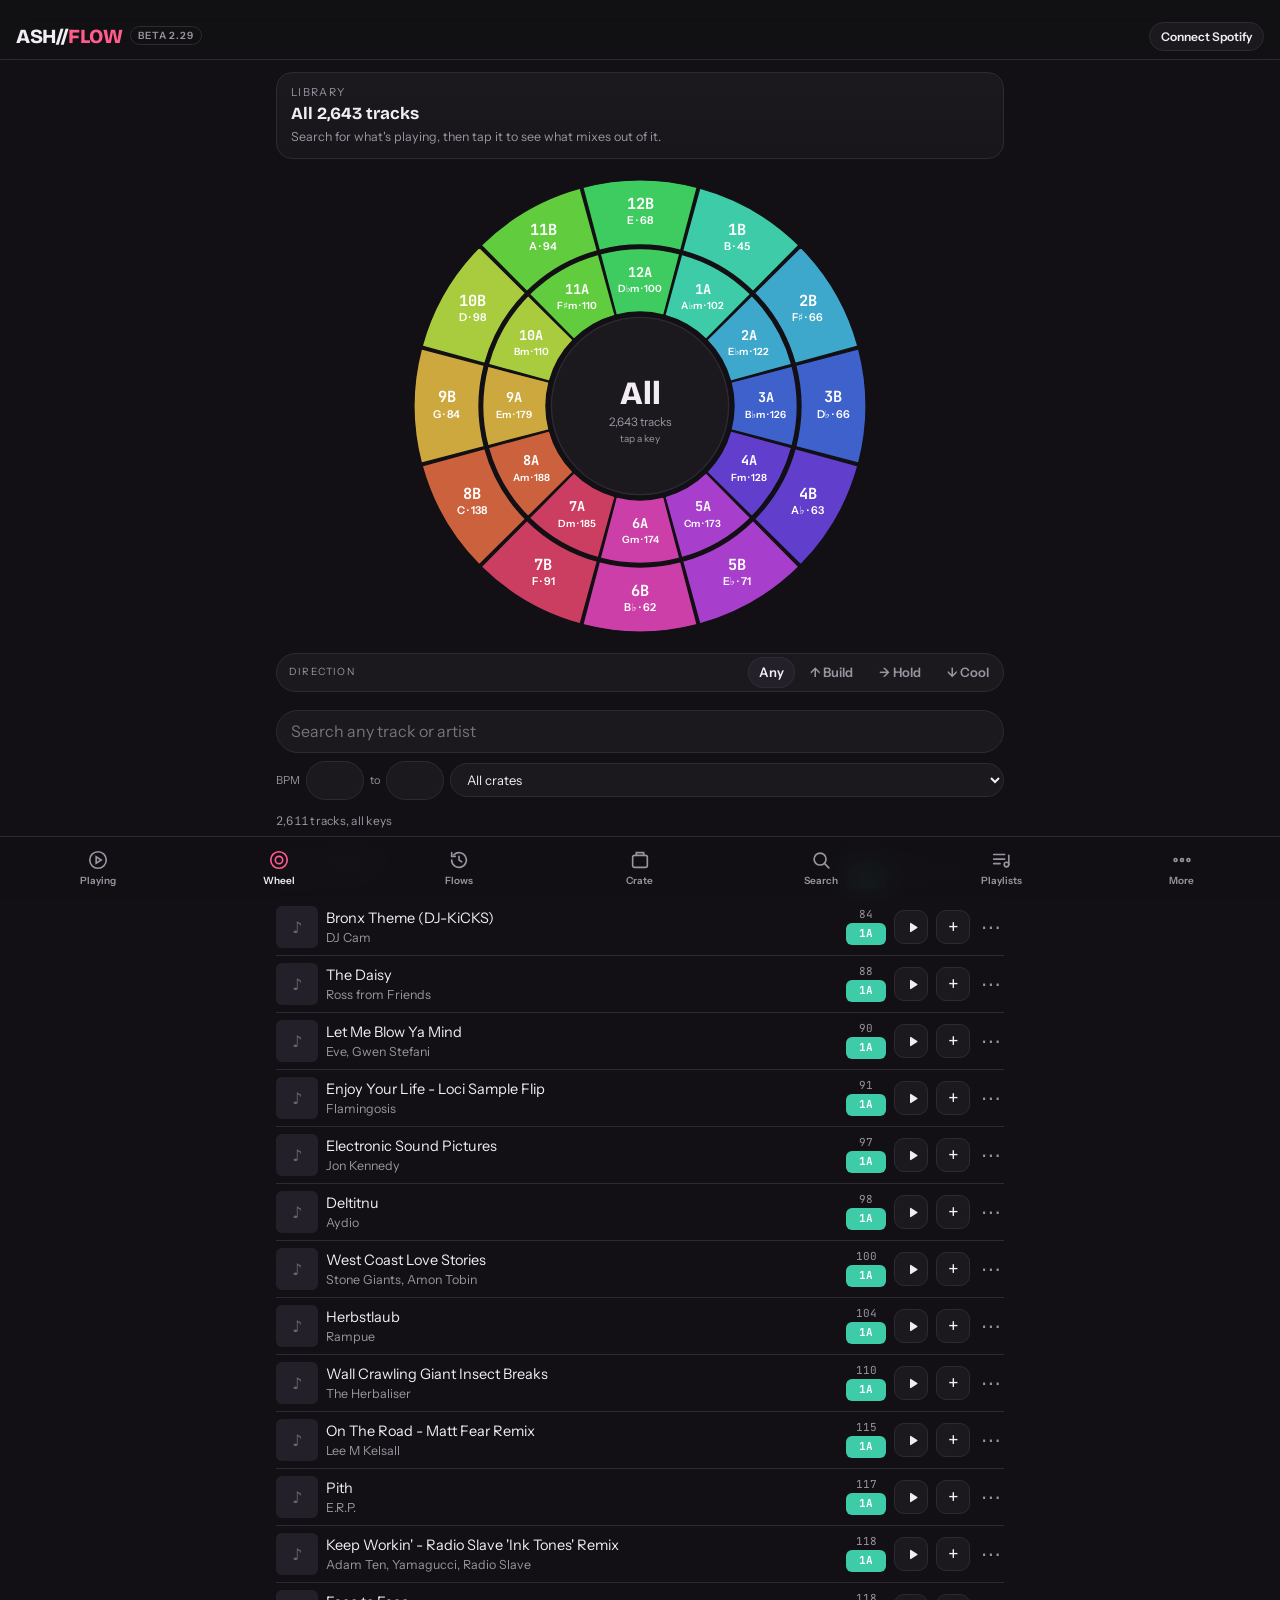
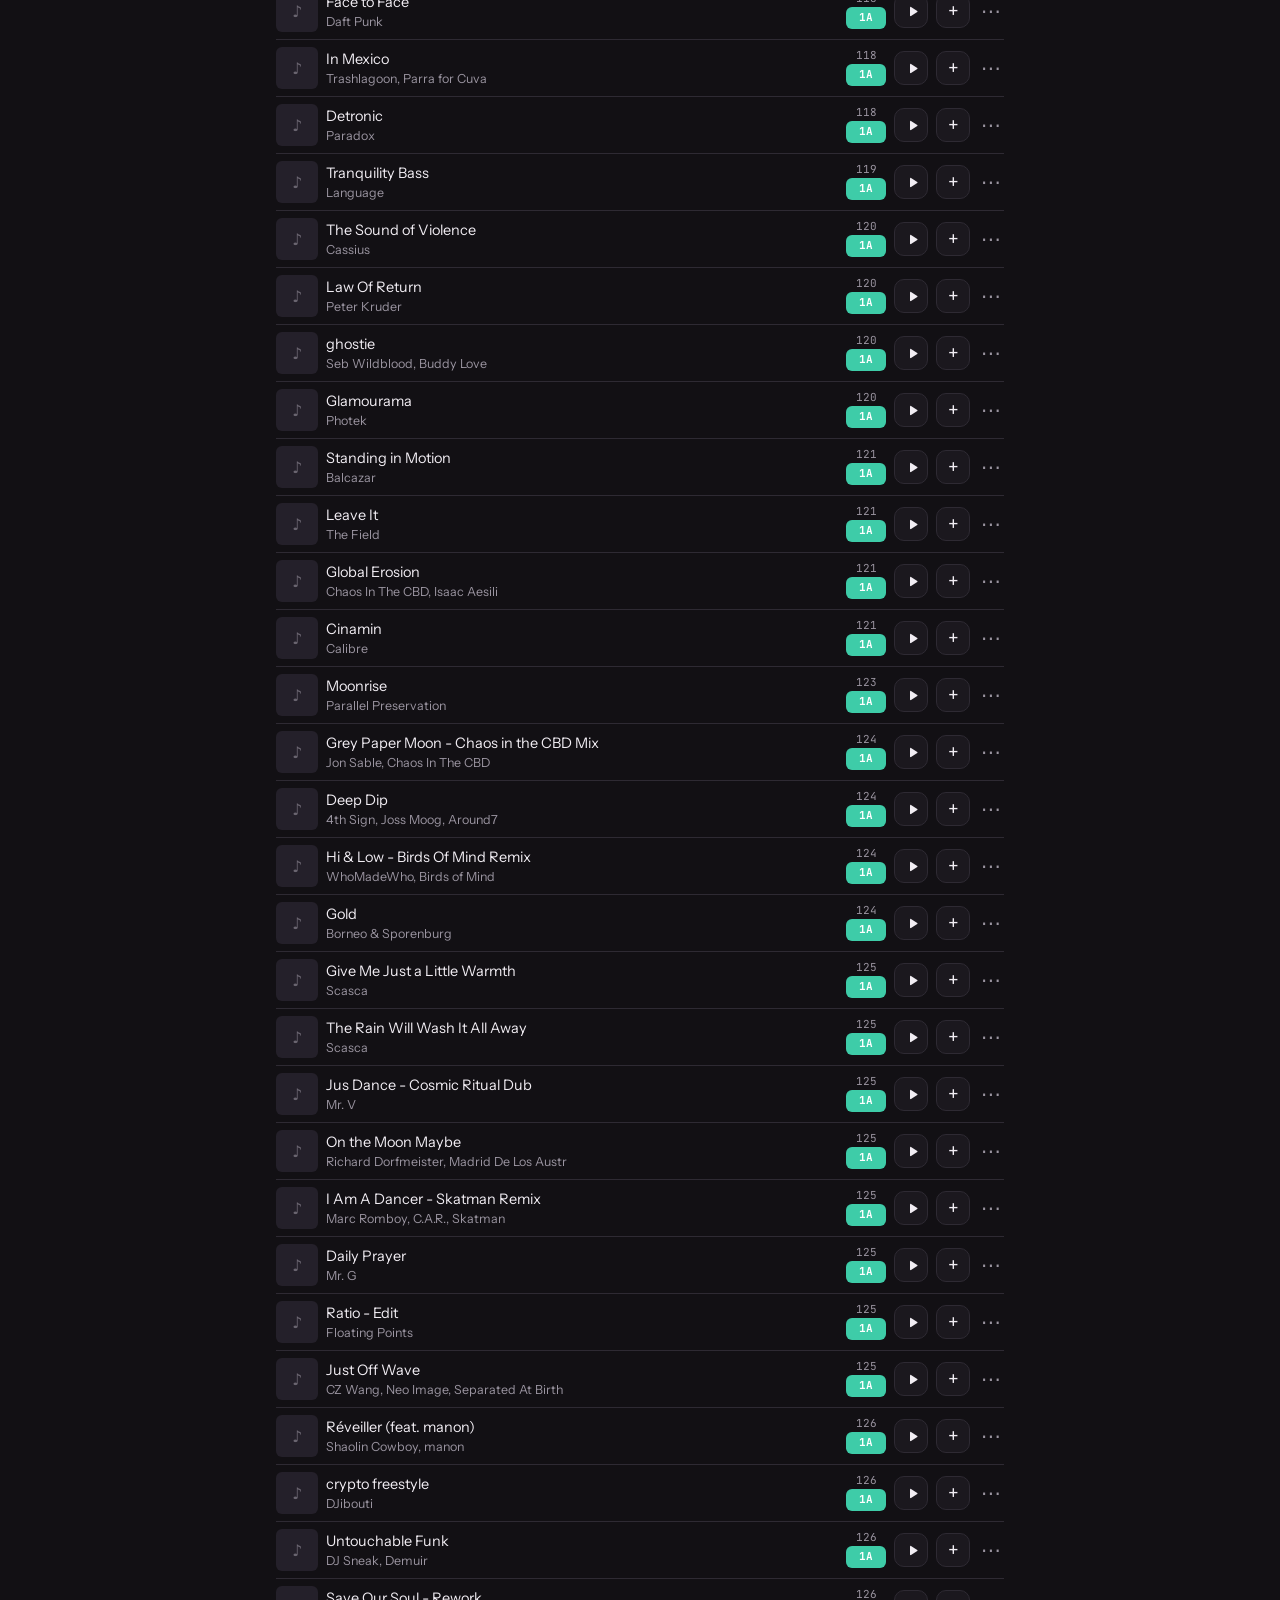
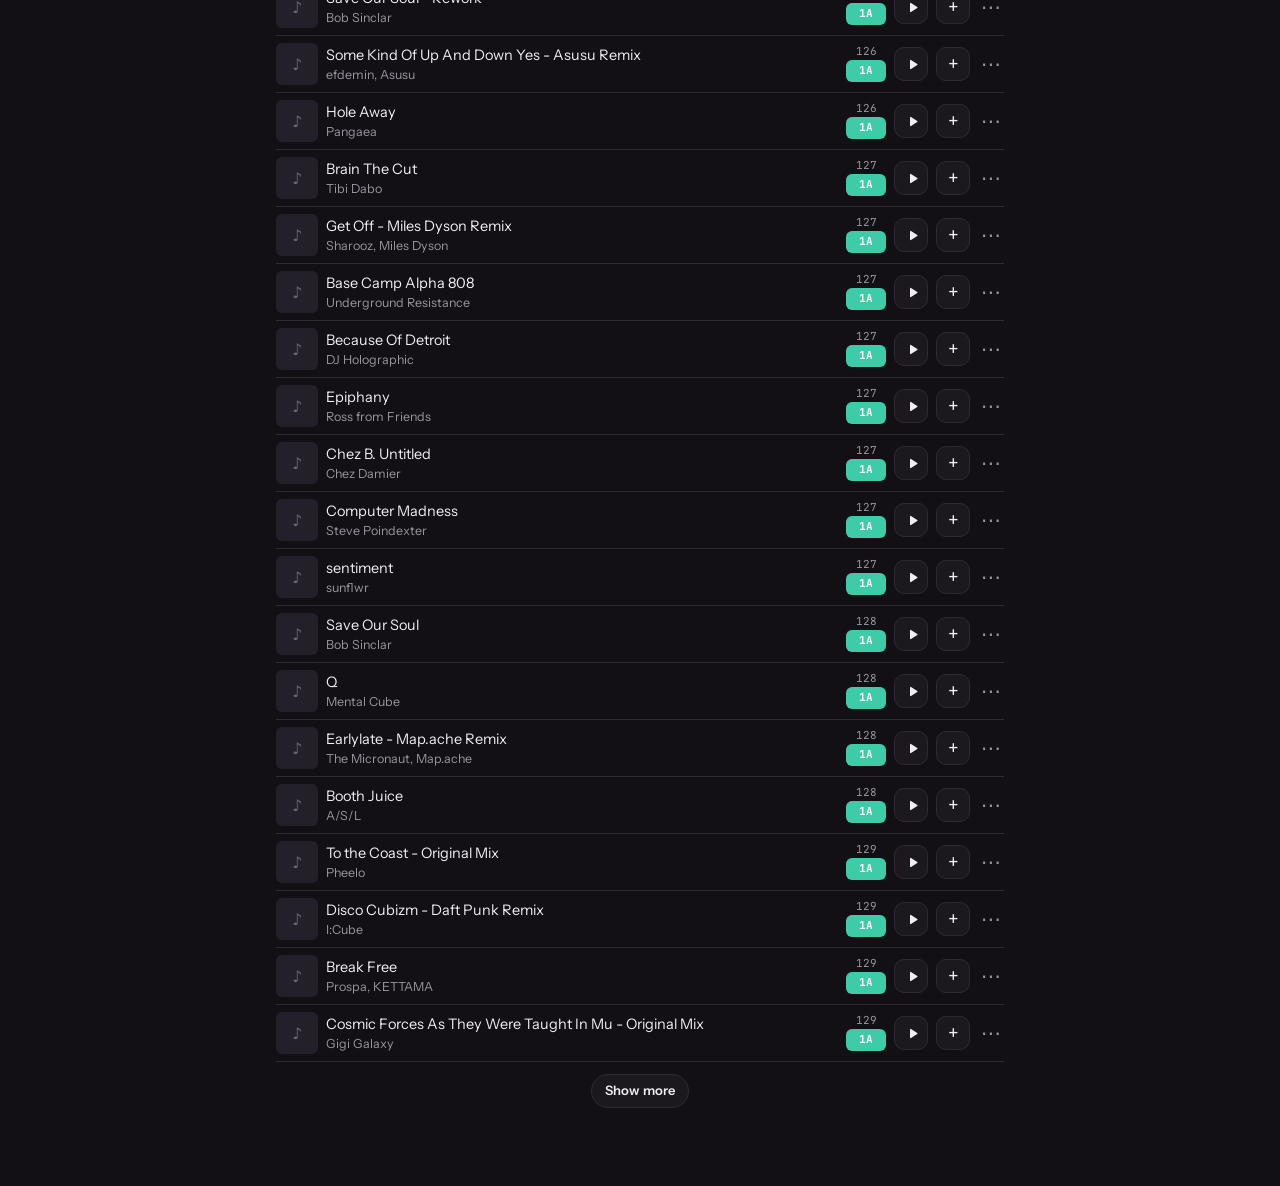
==== commit 0453f2b9: "beta 2.29: background helper - connect once, it keeps lining up tracks while the app is closed; app " ====
--- a/beta/index.html
+++ b/beta/index.html
@@ -313,6 +313,10 @@
     <div class="crate-actions"><button class="btn" id="gRun" type="button">Fetch genres</button></div>
     <p class="note" id="gStatus" role="status"></p>
     <div id="gFams" class="gfams"></div>
+    <h2>Background helper</h2>
+    <p class="note">Keeps the music going when your phone is locked or the app is closed: it lines up your queue, then Auto-pick's choices, near the end of each track. While the app is open, the app is in charge.</p>
+    <p class="note" id="hStatus" role="status"></p>
+    <div class="crate-actions"><button class="btn" id="hConnect" type="button">Connect helper</button><button class="btn ghost danger" id="hOff" type="button" hidden>Disconnect helper</button></div>
     <h2>Spotify</h2>
     <p class="note" id="spInfo"></p>
     <p class="note">This is the <b>beta</b>. New features land here first. It keeps its own crate, notes, flows and Live set, separate from your stable ASH//FLOW.</p>
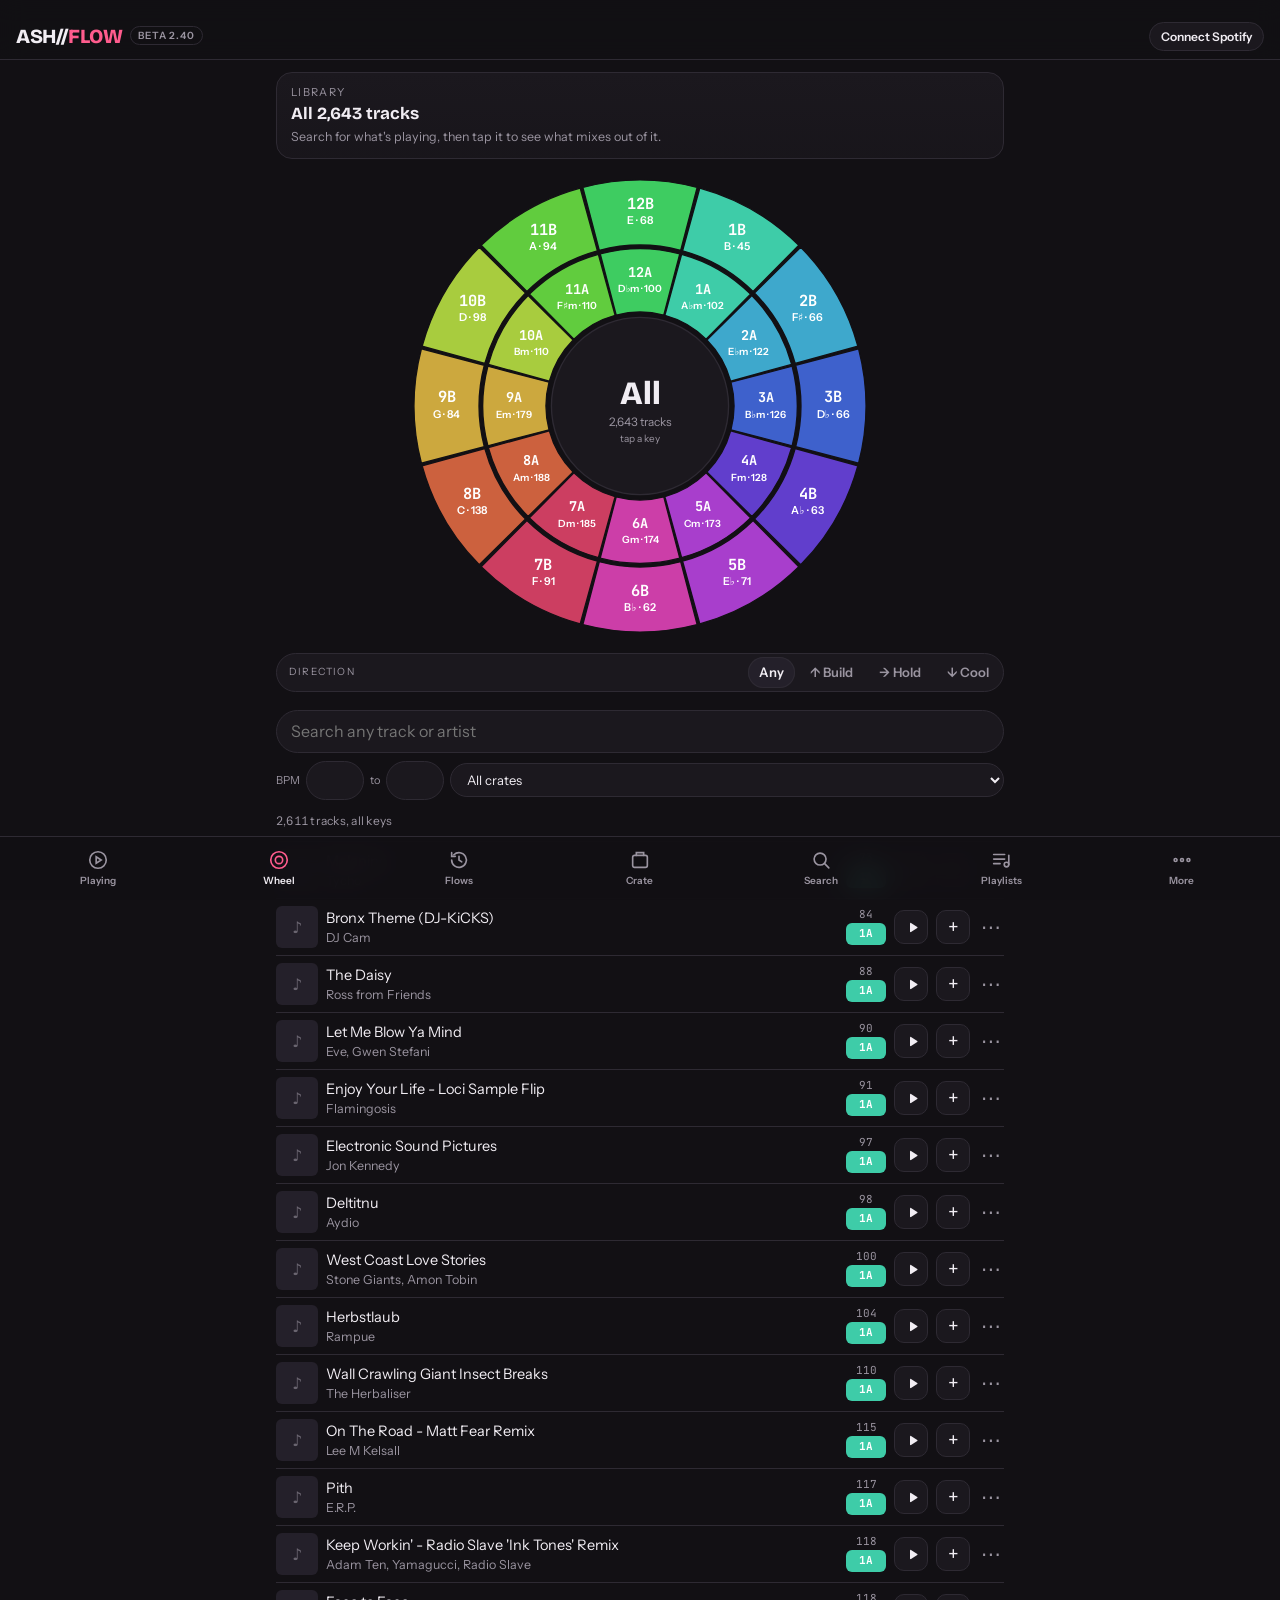
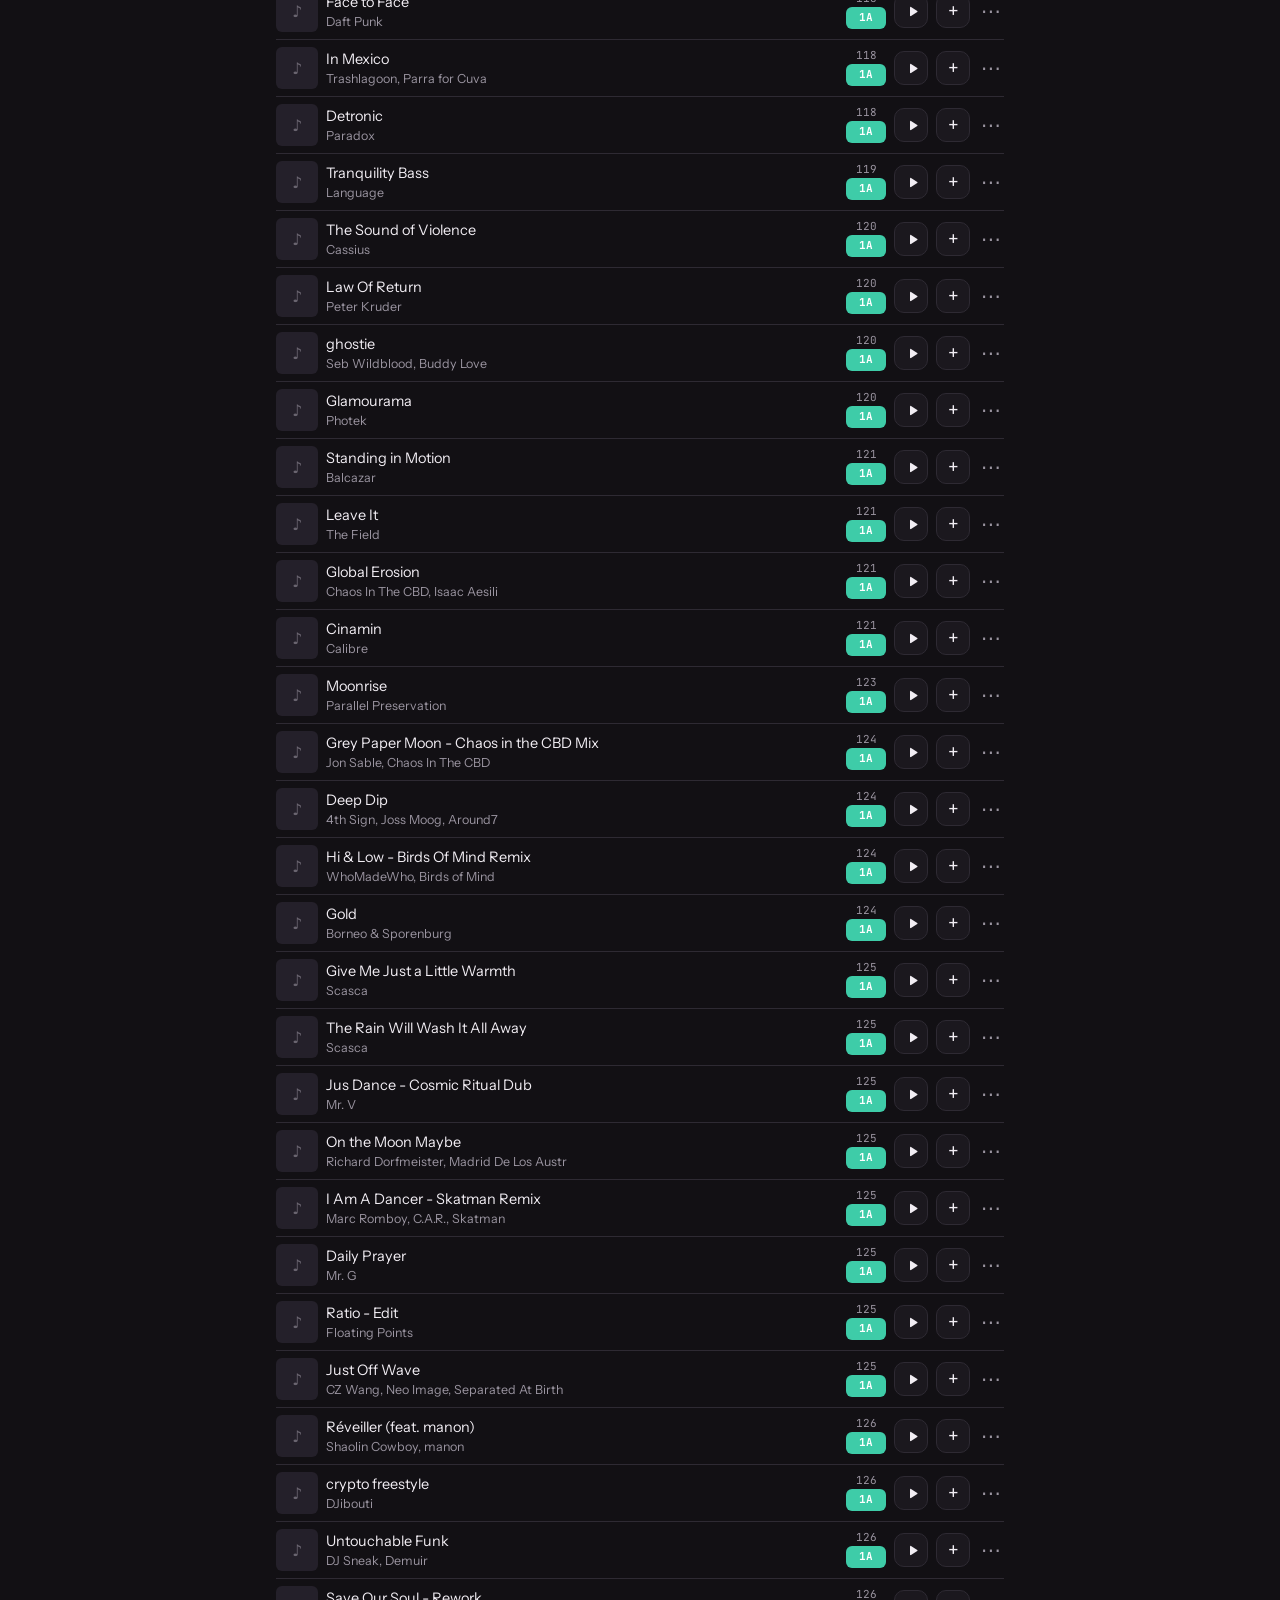
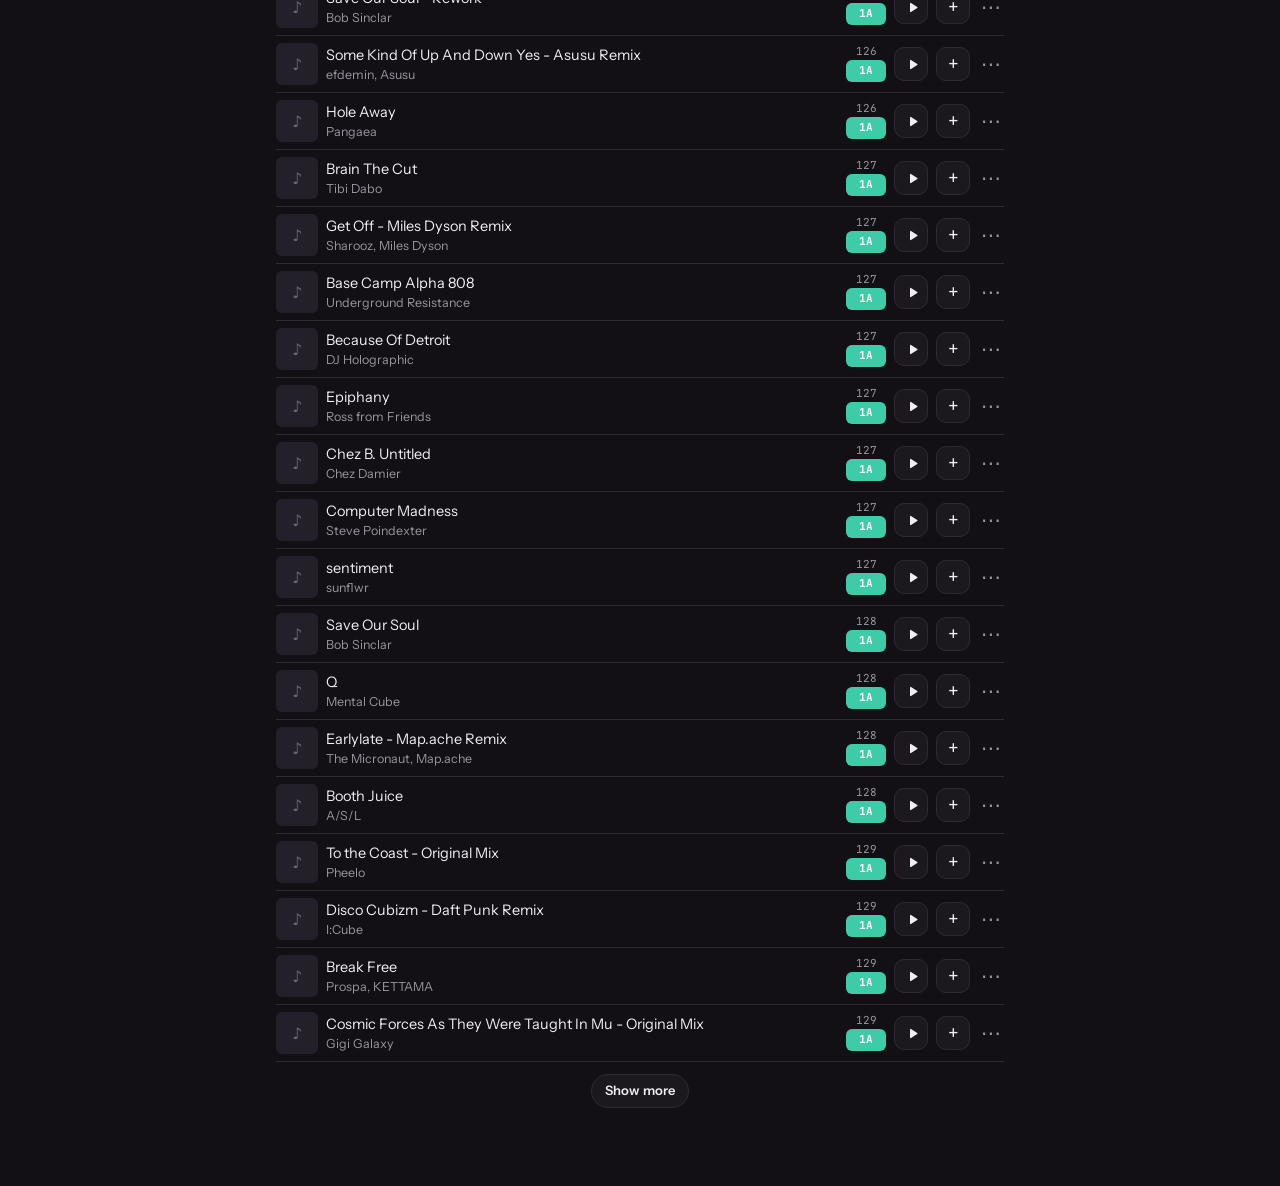
==== commit e89a6872: "Engine rebuild (beta 2.40 + brain): the cloud brain is the only thing that changes what Spotify play" ====
--- a/beta/index.html
+++ b/beta/index.html
@@ -72,7 +72,8 @@
       </div>
       <button class="devbtn" id="pvDevice" type="button"><span class="dico" id="pvDevIco"></span><span><small>Playing on</small><b id="pvDevName">—</b></span><span class="chev" id="pvChev"></span></button>
       <button class="btn" id="pvMix" type="button">Mix out of this</button>
-      <div class="qhead"><h2>Suggested next</h2><label class="htog" title="If nothing is queued, the top suggestion queues itself 20 seconds before the track ends, or lines up 5 tracks in Spotify when you leave the app"><input type="checkbox" id="autoTog2"> Auto-pick</label><label class="htog" title="Only suggest tracks in the same genre family as what's playing"><input type="checkbox" id="stayGenre"> Stay in genre</label></div>
+      <div id="pvNextBox" class="nextbox" hidden></div>
+      <div class="qhead"><h2>Suggested next</h2><label class="htog" title="If nothing is queued, your #1 suggestion plays next"><input type="checkbox" id="autoTog2"> Auto-pick</label><label class="htog" title="Only suggest tracks in the same genre family as what's playing"><input type="checkbox" id="stayGenre"> Stay in genre</label></div>
       <p class="note" id="sugNote">Best matches from what's playing, by key and BPM. Swipe right to queue.</p>
       <div class="list" id="pvSuggest"></div>
       <div class="qhead"><h2>Up next</h2><button class="btn ghost danger" id="qClear" type="button" hidden>Clear queue</button></div>
--- a/beta/app.css
+++ b/beta/app.css
@@ -611,3 +611,12 @@
 .sess.pending{border-style:dashed}
 .sess.pending .sess-h{cursor:default}
 .sess.pending .sess-h span{white-space:normal}
+
+/* Next box (2.40) */
+.nextbox{border:1px solid var(--line);border-radius:16px;padding:10px 12px;background:var(--surface);display:grid;gap:6px;margin-top:6px}
+.nextbox .nb-h{font-size:12px;letter-spacing:.06em;text-transform:uppercase;color:var(--muted);display:flex;gap:8px;align-items:center}
+.nextbox .nb-by{text-transform:none;letter-spacing:0;font-size:12px;padding:2px 8px;border-radius:999px;background:var(--raise);color:var(--ink)}
+.nextbox .nb-by.locked{background:color-mix(in srgb,var(--good) 25%,var(--raise))}
+.nextbox .note{margin:0;font-size:12px}
+.row.isnext{outline:1px solid color-mix(in srgb,var(--accent) 45%,transparent);border-radius:10px}
+.nby{color:var(--muted);font-weight:400}
